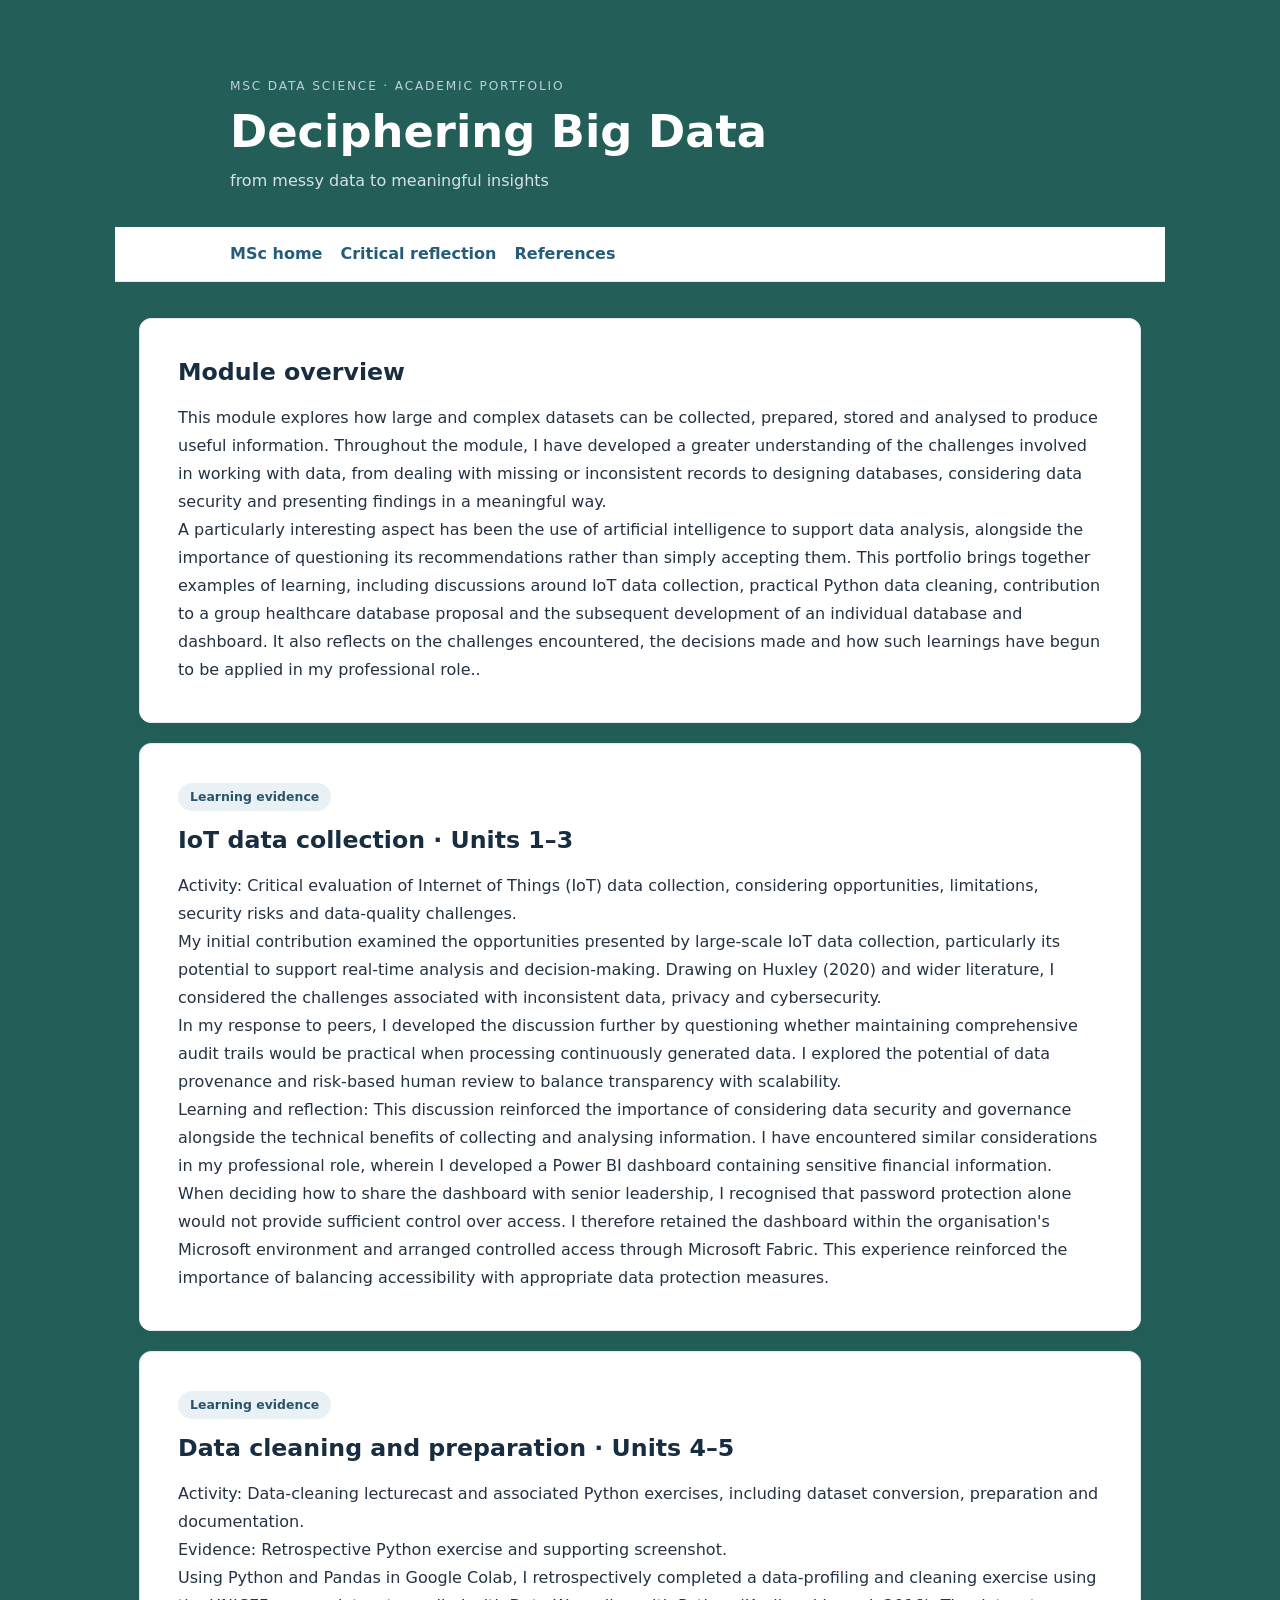
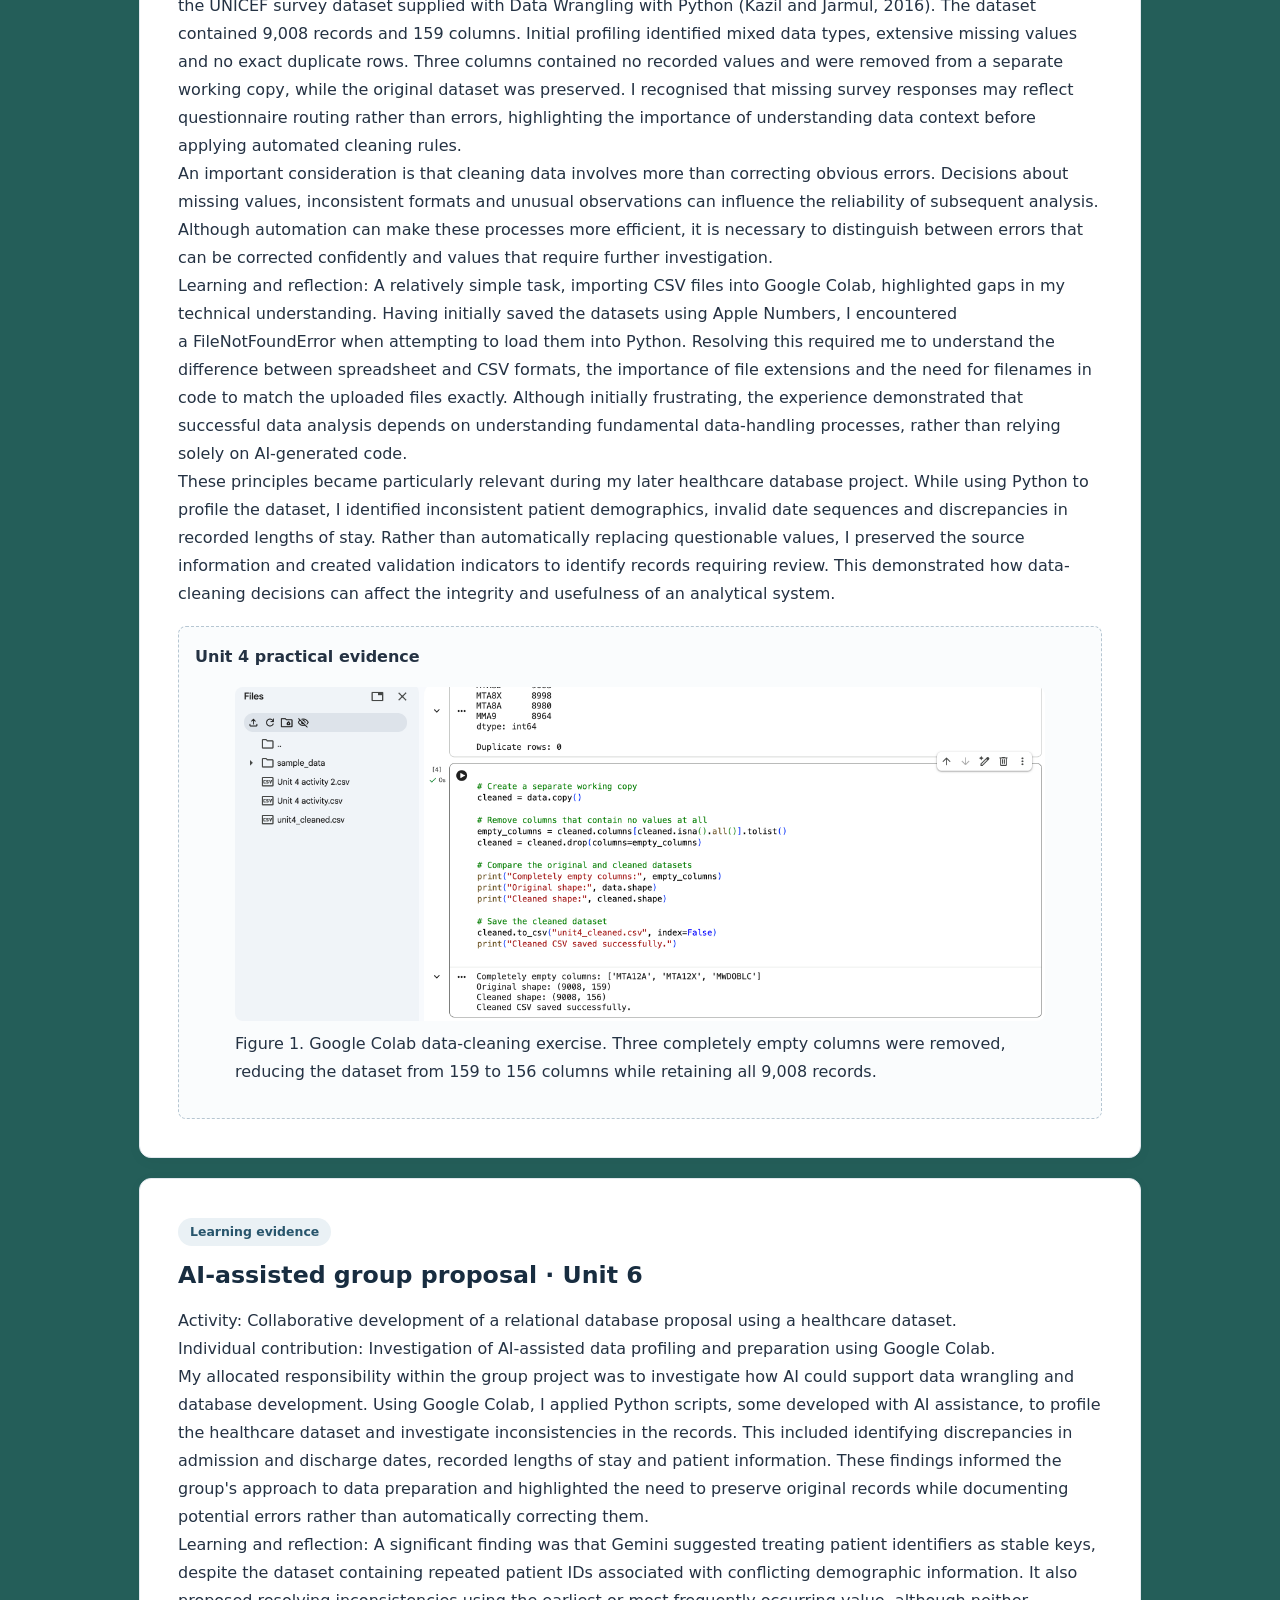
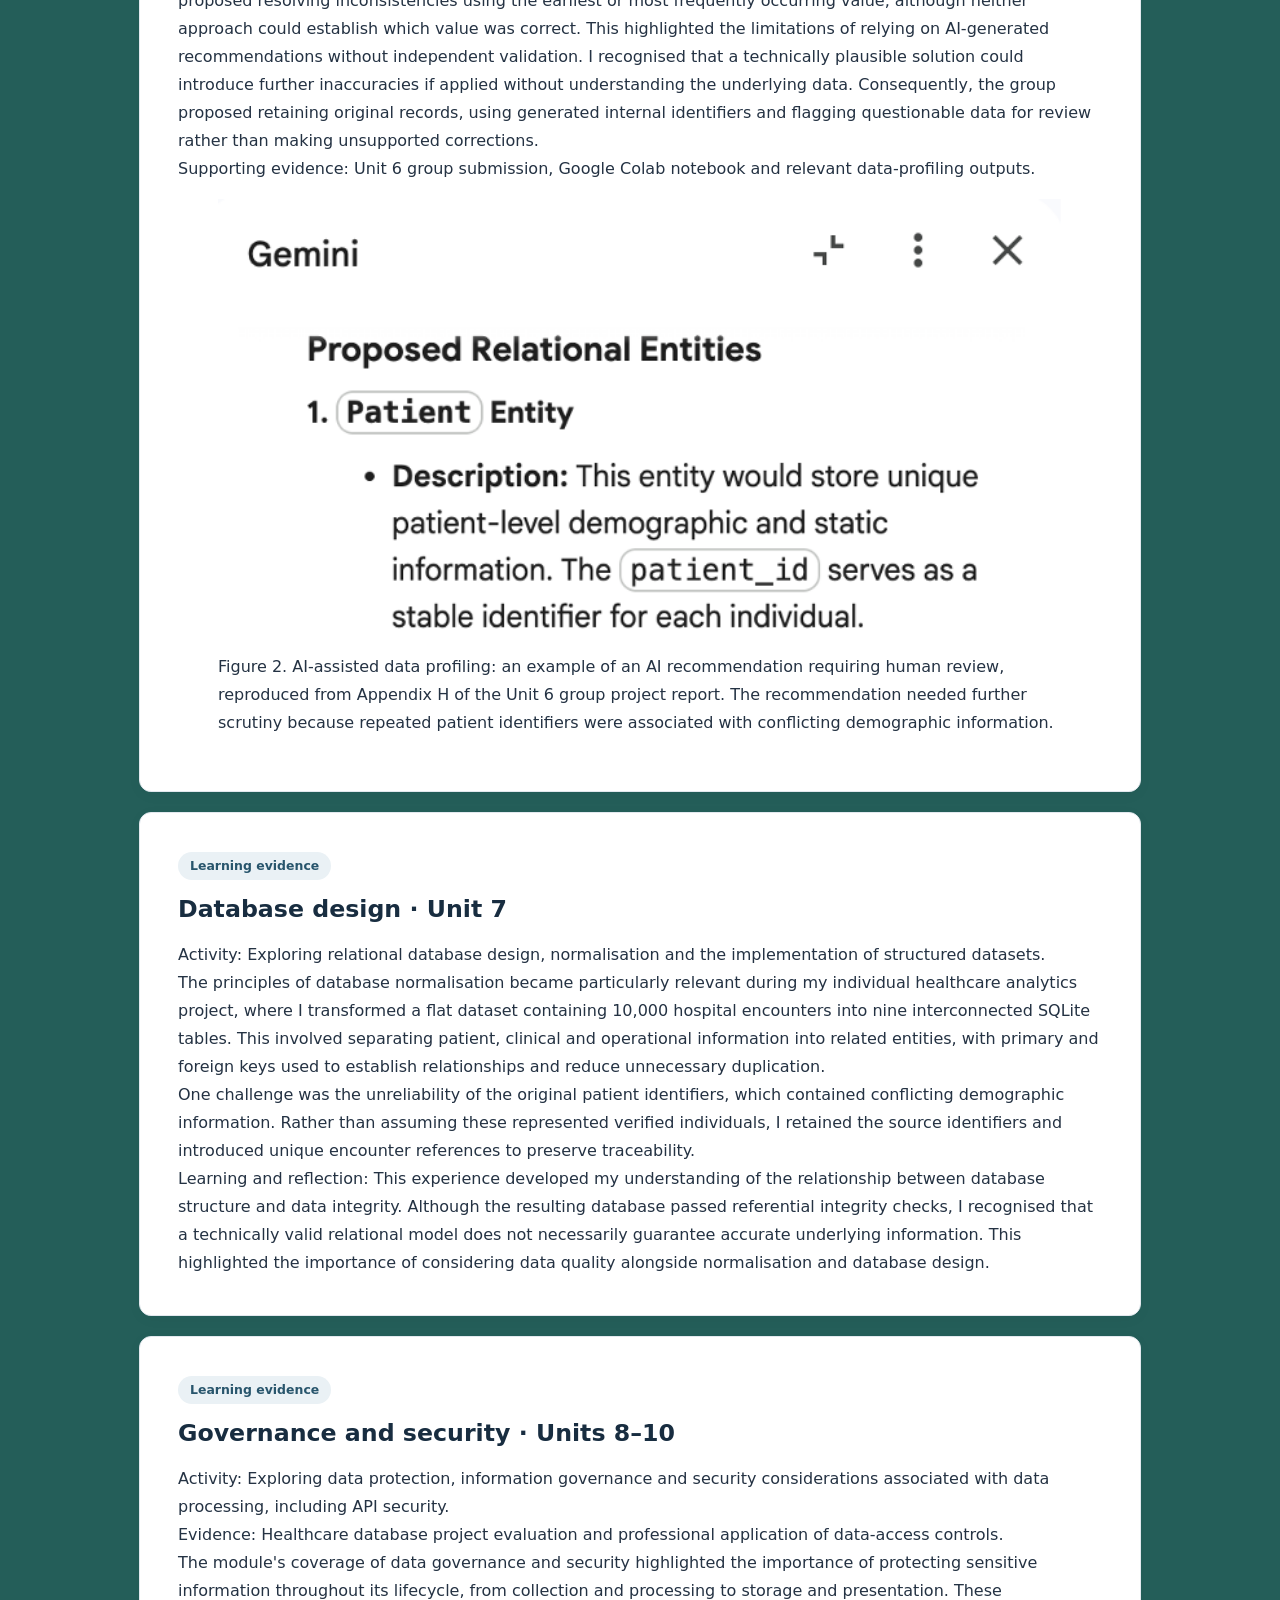
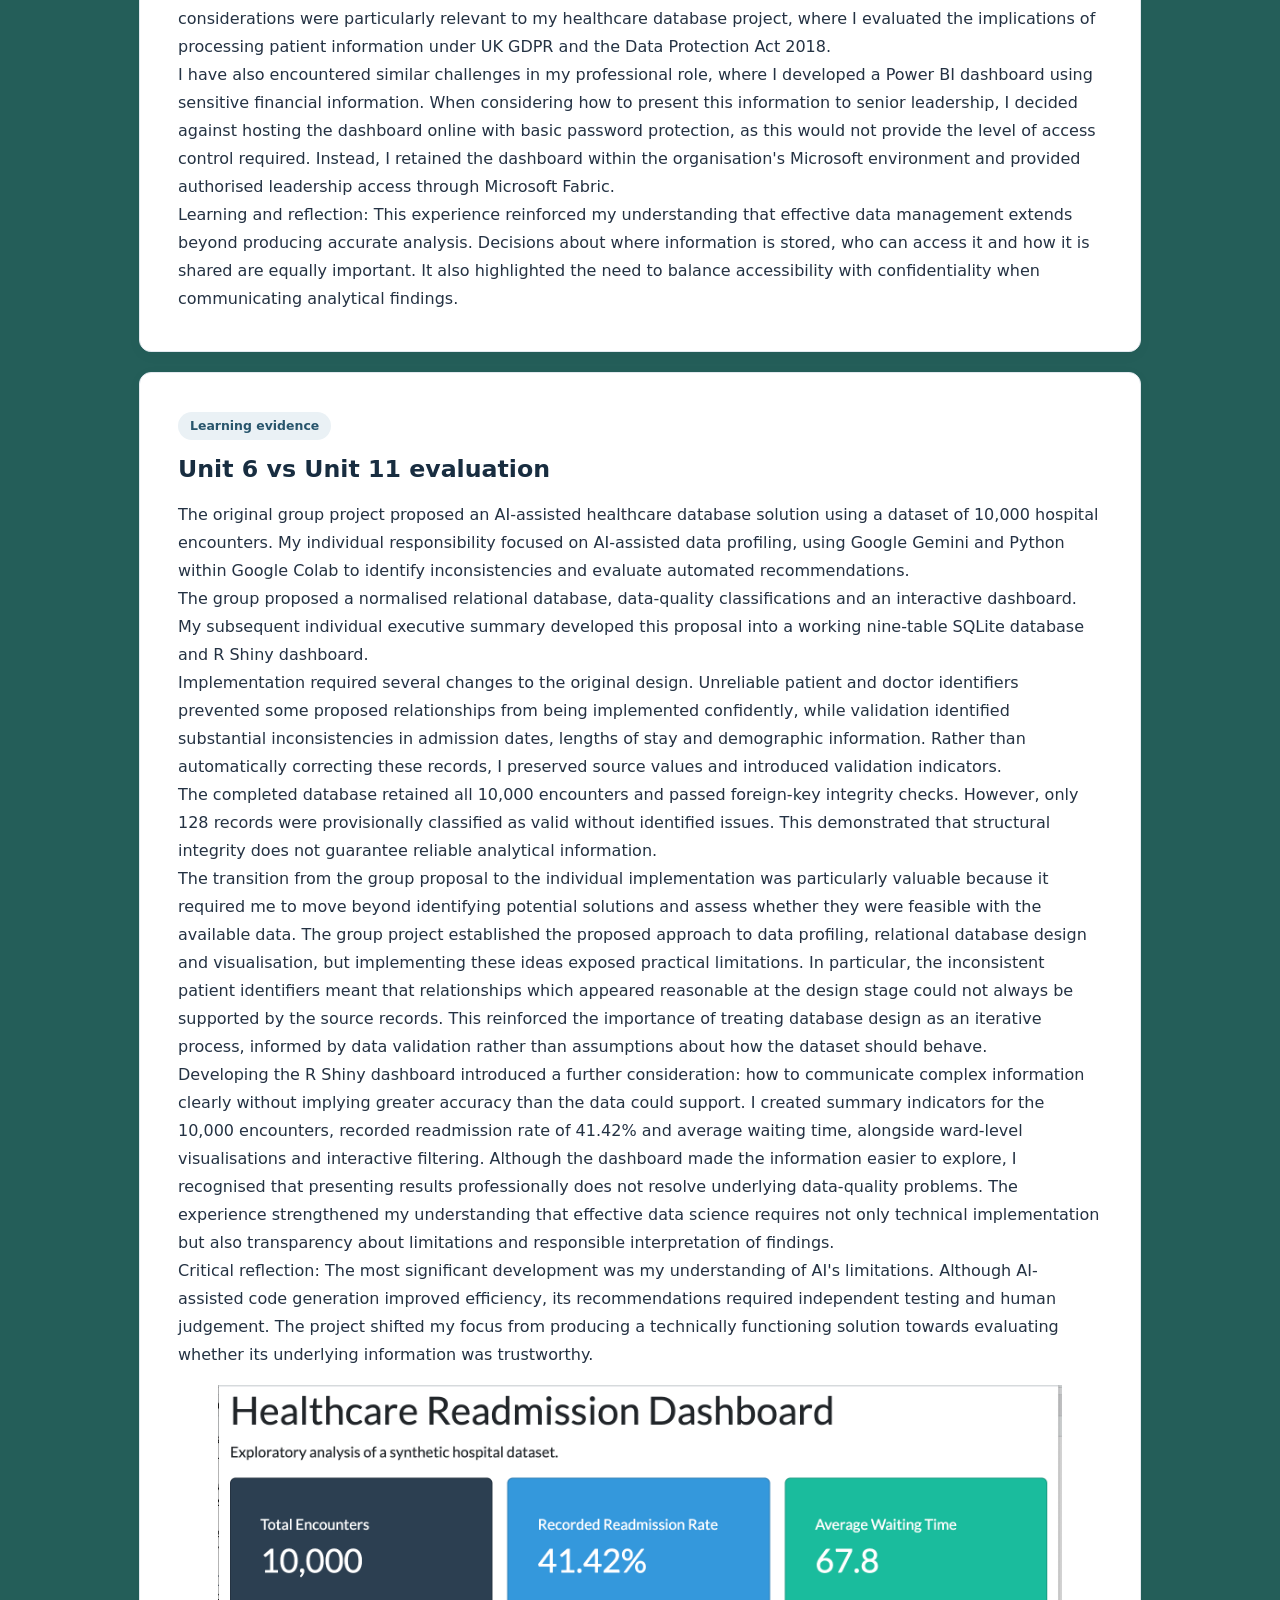
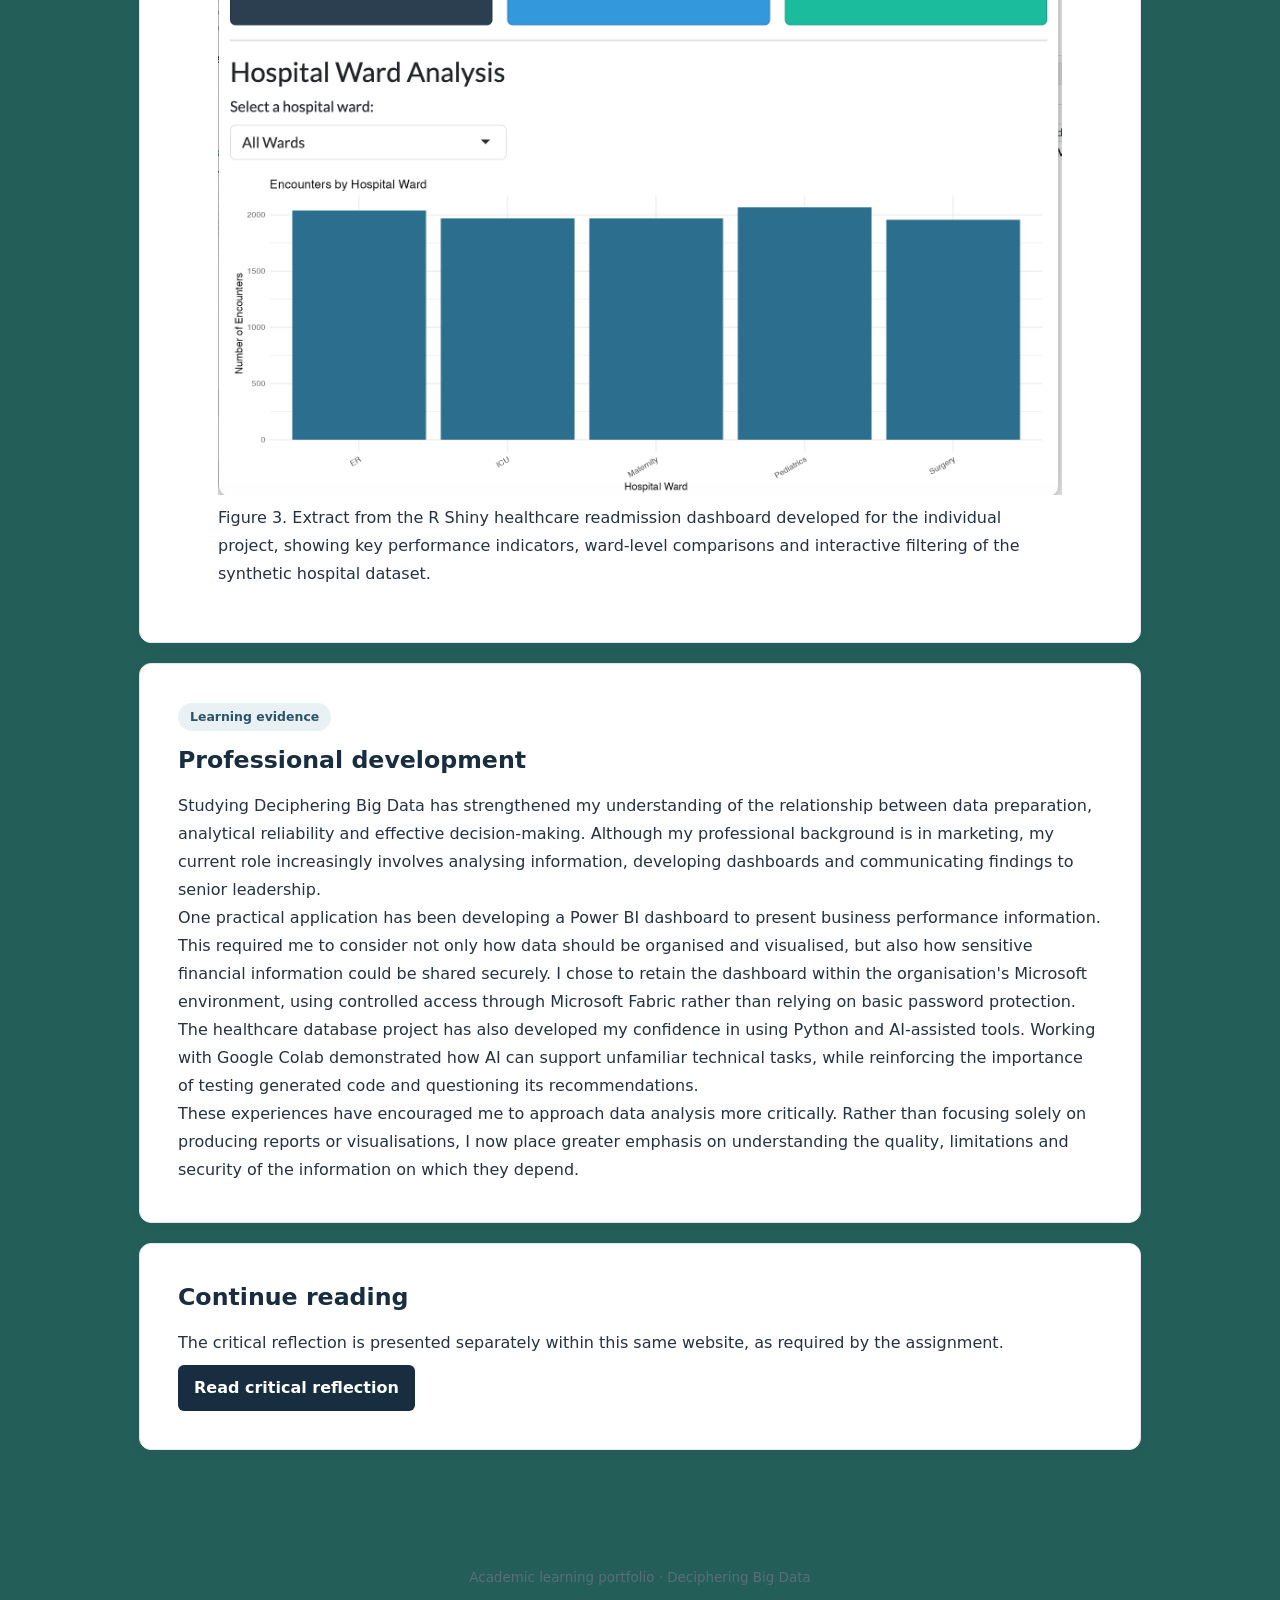
==== deciphering-big-data/index.html @ bb6c97ce "Removed evidence box" ====
<!doctype html><html lang="en"><head><meta charset="utf-8"><meta name="viewport" content="width=device-width,initial-scale=1"><title>Deciphering Big Data | MSc Data Science</title><link rel="stylesheet" href="../styles.css"></head></head><body class="big-data"><header><header><div class="eyebrow">MSc Data Science · Academic Portfolio</div><h1>Deciphering Big Data</h1><p>from messy data to meaningful insights</p></header><nav><a href="../">MSc home</a><a href="reflection.html">Critical reflection</a><a href="references.html">References</a></nav><main><article><h2>Module overview</h2><p>This module explores how large and complex datasets can be collected, prepared, stored and analysed to produce useful information. Throughout the module, I have developed a greater understanding of the challenges involved in working with data, from dealing with missing or inconsistent records to designing databases, considering data security and presenting findings in a meaningful way.</p><p>A particularly interesting aspect has been the use of artificial intelligence to support data analysis, alongside the importance of questioning its recommendations rather than simply accepting them. This portfolio brings together examples of learning, including discussions around IoT data collection, practical Python data cleaning, contribution to a group healthcare database proposal and the subsequent development of an individual database and dashboard. It also reflects on the challenges encountered, the decisions made and how such learnings have begun to be applied in my professional role..</p></article><article id="iot"><span class="tag">Learning evidence</span><h2>IoT data collection · Units 1–3</h2><p>Activity: Critical evaluation of Internet of Things (IoT) data collection, considering opportunities, limitations, security risks and data-quality challenges.</p><p>My initial contribution examined the opportunities presented by large-scale IoT data collection, particularly its potential to support real-time analysis and decision-making. Drawing on Huxley (2020) and wider literature, I considered the challenges associated with inconsistent data, privacy and cybersecurity.</p><p>In my response to peers, I developed the discussion further by questioning whether maintaining comprehensive audit trails would be practical when processing continuously generated data. I explored the potential of data provenance and risk-based human review to balance transparency with scalability.</p><p>Learning and reflection: This discussion reinforced the importance of considering data security and governance alongside the technical benefits of collecting and analysing information. I have encountered similar considerations in my professional role, wherein I developed a Power BI dashboard containing sensitive financial information. When deciding how to share the dashboard with senior leadership, I recognised that password protection alone would not provide sufficient control over access. I therefore retained the dashboard within the organisation&#x27;s Microsoft environment and arranged controlled access through Microsoft Fabric. This experience reinforced the importance of balancing accessibility with appropriate data protection measures.</p></article><article id="cleaning"><span class="tag">Learning evidence</span><h2>Data cleaning and preparation · Units 4–5</h2><p>Activity: Data-cleaning lecturecast and associated Python exercises, including dataset conversion, preparation and documentation.</p><p>Evidence: Retrospective Python exercise and supporting screenshot.</p><p>Using Python and Pandas in Google Colab, I retrospectively completed a data-profiling and cleaning exercise using the UNICEF survey dataset supplied with Data Wrangling with Python (Kazil and Jarmul, 2016). The dataset contained 9,008 records and 159 columns. Initial profiling identified mixed data types, extensive missing values and no exact duplicate rows. Three columns contained no recorded values and were removed from a separate working copy, while the original dataset was preserved. I recognised that missing survey responses may reflect questionnaire routing rather than errors, highlighting the importance of understanding data context before applying automated cleaning rules.</p><p>An important consideration is that cleaning data involves more than correcting obvious errors. Decisions about missing values, inconsistent formats and unusual observations can influence the reliability of subsequent analysis. Although automation can make these processes more efficient, it is necessary to distinguish between errors that can be corrected confidently and values that require further investigation.</p><p>Learning and reflection: A relatively simple task, importing CSV files into Google Colab, highlighted gaps in my technical understanding. Having initially saved the datasets using Apple Numbers, I encountered a FileNotFoundError when attempting to load them into Python. Resolving this required me to understand the difference between spreadsheet and CSV formats, the importance of file extensions and the need for filenames in code to match the uploaded files exactly. Although initially frustrating, the experience demonstrated that successful data analysis depends on understanding fundamental data-handling processes, rather than relying solely on AI-generated code.</p><p>These principles became particularly relevant during my later healthcare database project. While using Python to profile the dataset, I identified inconsistent patient demographics, invalid date sequences and discrepancies in recorded lengths of stay. Rather than automatically replacing questionable values, I preserved the source information and created validation indicators to identify records requiring review. This demonstrated how data-cleaning decisions can affect the integrity and usefulness of an analytical system.
</p><div class="evidence">
  <strong>Unit 4 practical evidence</strong>
  <figure>
    <img src="../Screenshot%202026-10-18%20at%2012.49.22.png"
         alt="Google Colab data-cleaning results"
         style="width:100%;height:auto;border-radius:8px;">
    <figcaption>
      Figure 1. Google Colab data-cleaning exercise.
      Three completely empty columns were removed,
      reducing the dataset from 159 to 156 columns
      while retaining all 9,008 records.
    </figcaption>
  </figure></div></article><article id="ai"><span class="tag">Learning evidence</span><h2>AI-assisted group proposal · Unit 6</h2><p>Activity: Collaborative development of a relational database proposal using a healthcare dataset.</p><p>Individual contribution: Investigation of AI-assisted data profiling and preparation using Google Colab.</p><p>My allocated responsibility within the group project was to investigate how AI could support data wrangling and database development. Using Google Colab, I applied Python scripts, some developed with AI assistance, to profile the healthcare dataset and investigate inconsistencies in the records. This included identifying discrepancies in admission and discharge dates, recorded lengths of stay and patient information. These findings informed the group's approach to data preparation and highlighted the need to preserve original records while documenting potential errors rather than automatically correcting them.</p><p>Learning and reflection: A significant finding was that Gemini suggested treating patient identifiers as stable keys, despite the dataset containing repeated patient IDs associated with conflicting demographic information. It also proposed resolving inconsistencies using the earliest or most frequently occurring value, although neither approach could establish which value was correct. This highlighted the limitations of relying on AI-generated recommendations without independent validation. I recognised that a technically plausible solution could introduce further inaccuracies if applied without understanding the underlying data. Consequently, the group proposed retaining original records, using generated internal identifiers and flagging questionable data for review rather than making unsupported corrections.</p><p class="muted">Supporting evidence: Unit 6 group submission, Google Colab notebook and relevant data-profiling outputs.</p><figure>
  <img src="../Appendix%20H.png"
       alt="Appendix H showing an AI recommendation about patient identifiers that required human review"
       style="width:100%;height:auto;">
  <figcaption>
    Figure 2. AI-assisted data profiling: an example of an AI recommendation
    requiring human review, reproduced from Appendix H of the Unit 6
    group project report. The recommendation needed further scrutiny because
    repeated patient identifiers were associated with conflicting demographic information.
  </figcaption>
</figure></article><article id="database"><span class="tag">Learning evidence</span><h2>Database design · Unit 7</h2><p>Activity: Exploring relational database design, normalisation and the implementation of structured datasets.</p><p>The principles of database normalisation became particularly relevant during my individual healthcare analytics project, where I transformed a flat dataset containing 10,000 hospital encounters into nine interconnected SQLite tables. This involved separating patient, clinical and operational information into related entities, with primary and foreign keys used to establish relationships and reduce unnecessary duplication.</p><p>One challenge was the unreliability of the original patient identifiers, which contained conflicting demographic information. Rather than assuming these represented verified individuals, I retained the source identifiers and introduced unique encounter references to preserve traceability.</p><p>Learning and reflection: This experience developed my understanding of the relationship between database structure and data integrity. Although the resulting database passed referential integrity checks, I recognised that a technically valid relational model does not necessarily guarantee accurate underlying information. This highlighted the importance of considering data quality alongside normalisation and database design.</p></article><article id="governance"><span class="tag">Learning evidence</span><h2>Governance and security · Units 8–10</h2><p>Activity: Exploring data protection, information governance and security considerations associated with data processing, including API security.</p><p>Evidence: Healthcare database project evaluation and professional application of data-access controls.</p><p>The module&#x27;s coverage of data governance and security highlighted the importance of protecting sensitive information throughout its lifecycle, from collection and processing to storage and presentation. These considerations were particularly relevant to my healthcare database project, where I evaluated the implications of processing patient information under UK GDPR and the Data Protection Act 2018.</p><p>I have also encountered similar challenges in my professional role, where I developed a Power BI dashboard using sensitive financial information. When considering how to present this information to senior leadership, I decided against hosting the dashboard online with basic password protection, as this would not provide the level of access control required. Instead, I retained the dashboard within the organisation&#x27;s Microsoft environment and provided authorised leadership access through Microsoft Fabric.</p><p>Learning and reflection: This experience reinforced my understanding that effective data management extends beyond producing accurate analysis. Decisions about where information is stored, who can access it and how it is shared are equally important. It also highlighted the need to balance accessibility with confidentiality when communicating analytical findings.</p></article><article id="evaluation"><span class="tag">Learning evidence</span><h2>Unit 6 vs Unit 11 evaluation</h2><p>The original group project proposed an AI-assisted healthcare database solution using a dataset of 10,000 hospital encounters. My individual responsibility focused on AI-assisted data profiling, using Google Gemini and Python within Google Colab to identify inconsistencies and evaluate automated recommendations.</p><p>The group proposed a normalised relational database, data-quality classifications and an interactive dashboard. My subsequent individual executive summary developed this proposal into a working nine-table SQLite database and R Shiny dashboard.</p><p>Implementation required several changes to the original design. Unreliable patient and doctor identifiers prevented some proposed relationships from being implemented confidently, while validation identified substantial inconsistencies in admission dates, lengths of stay and demographic information. Rather than automatically correcting these records, I preserved source values and introduced validation indicators.</p><p>The completed database retained all 10,000 encounters and passed foreign-key integrity checks. However, only 128 records were provisionally classified as valid without identified issues. This demonstrated that structural integrity does not guarantee reliable analytical information.</p><p>The transition from the group proposal to the individual implementation was particularly valuable because it required me to move beyond identifying potential solutions and assess whether they were feasible with the available data. The group project established the proposed approach to data profiling, relational database design and visualisation, but implementing these ideas exposed practical limitations. In particular, the inconsistent patient identifiers meant that relationships which appeared reasonable at the design stage could not always be supported by the source records. This reinforced the importance of treating database design as an iterative process, informed by data validation rather than assumptions about how the dataset should behave.</p><p>Developing the R Shiny dashboard introduced a further consideration: how to communicate complex information clearly without implying greater accuracy than the data could support. I created summary indicators for the 10,000 encounters, recorded readmission rate of 41.42% and average waiting time, alongside ward-level visualisations and interactive filtering. Although the dashboard made the information easier to explore, I recognised that presenting results professionally does not resolve underlying data-quality problems. The experience strengthened my understanding that effective data science requires not only technical implementation but also transparency about limitations and responsible interpretation of findings.</p><p>Critical reflection: The most significant development was my understanding of AI&#x27;s limitations. Although AI-assisted code generation improved efficiency, its recommendations required independent testing and human judgement. The project shifted my focus from producing a technically functioning solution towards evaluating whether its underlying information was trustworthy.</p><figure>
  <img src="../Screenshot%202026-10-10%20at%2013.48.07.png"
       alt="R Shiny healthcare readmission dashboard showing summary indicators and hospital ward analysis"
       style="width:100%;height:auto;">

  <figcaption>
    Figure 3. Extract from the R Shiny healthcare readmission dashboard
    developed for the individual project, showing key performance indicators,
    ward-level comparisons and interactive filtering of the synthetic hospital dataset.
  </figcaption>
</figure></article><article id="development"><span class="tag">Learning evidence</span><h2>Professional development</h2><p>Studying Deciphering Big Data has strengthened my understanding of the relationship between data preparation, analytical reliability and effective decision-making. Although my professional background is in marketing, my current role increasingly involves analysing information, developing dashboards and communicating findings to senior leadership.</p><p>One practical application has been developing a Power BI dashboard to present business performance information. This required me to consider not only how data should be organised and visualised, but also how sensitive financial information could be shared securely. I chose to retain the dashboard within the organisation&#x27;s Microsoft environment, using controlled access through Microsoft Fabric rather than relying on basic password protection.</p><p>The healthcare database project has also developed my confidence in using Python and AI-assisted tools. Working with Google Colab demonstrated how AI can support unfamiliar technical tasks, while reinforcing the importance of testing generated code and questioning its recommendations.</p><p>These experiences have encouraged me to approach data analysis more critically. Rather than focusing solely on producing reports or visualisations, I now place greater emphasis on understanding the quality, limitations and security of the information on which they depend.</p></article><article><h2>Continue reading</h2><p>The critical reflection is presented separately within this same website, as required by the assignment.</p><a class="button" href="reflection.html">Read critical reflection</a></article></main><footer>Academic learning portfolio · Deciphering Big Data</footer></body></html>
---- styles.css ----
:root{color-scheme:light;--navy:#182d40;--blue:#255c79;--ink:#243243;--muted:#5c6c7b;--line:#e2e8ee;--bg:#f4f6f8}*{box-sizing:border-box}body{margin:0;background:var(--bg);color:var(--ink);font:16px/1.75 system-ui,-apple-system,Segoe UI,sans-serif}header{background:var(--navy);color:white;padding:38px max(24px,calc((100vw - 1050px)/2)) 32px}header .eyebrow{letter-spacing:.15em;text-transform:uppercase;font-size:.76rem;color:#b8d0e0}header h1{font-size:clamp(1.8rem,4vw,2.8rem);line-height:1.2;margin:.5rem 0}header p{color:#d6e1e9;margin:0}nav{display:flex;gap:18px;flex-wrap:wrap;background:#fff;border-bottom:1px solid var(--line);padding:13px max(24px,calc((100vw - 1050px)/2))}nav a{color:var(--blue);text-decoration:none;font-weight:650}nav a:hover{text-decoration:underline}main{max-width:1050px;margin:36px auto;padding:0 24px 60px}article,.panel{background:#fff;border:1px solid var(--line);border-radius:12px;padding:clamp(20px,4vw,38px);margin-bottom:20px;box-shadow:0 3px 16px #15253608}h2{font-size:1.48rem;line-height:1.35;color:var(--navy);margin:0 0 15px}h3{color:var(--navy);font-size:1.1rem;margin:25px 0 10px}p{margin:0 0 16px}p:last-child{margin-bottom:0}a{color:var(--blue)}.muted{color:var(--muted)}.tag{display:inline-block;background:#eaf1f5;color:#28556c;border-radius:100px;padding:3px 12px;font-size:.78rem;font-weight:700;margin-bottom:14px}.note{background:#f5f8fb;border-left:3px solid #91a9ba;padding:14px 18px;margin:20px 0;border-radius:4px;color:#42586a}.evidence{border:1px dashed #b6c6d2;background:#fafcfd;padding:16px;border-radius:8px;margin-top:18px}.evidence strong{display:block;margin-bottom:5px}.cards{display:grid;grid-template-columns:repeat(auto-fit,minmax(245px,1fr));gap:16px}.card{background:white;border:1px solid var(--line);border-radius:10px;padding:24px}.card h2{font-size:1.2rem}.button{display:inline-block;background:var(--navy);color:#fff;padding:9px 16px;border-radius:6px;text-decoration:none;font-weight:650;margin-top:8px}footer{text-align:center;color:var(--muted);font-size:.84rem;padding:0 24px 36px}.ref{overflow-wrap:anywhere}@media print{body{background:#fff}header{padding:20px}nav{display:none}article{break-inside:avoid;box-shadow:none}}
/* Individual portfolio colours */
body.homepage header {
  background: #392451;
}

body.big-data header {
  background: #245E59;
}
/* Keep portfolio content readable */
body.big-data {
  color: #243243;
}
/* Deciphering Big Data: restore page layout and contrast */
body.big-data {
  background: #f4f6f8 !important;
  color: #243243 !important;
}

body.big-data main article,
body.big-data main article p,
body.big-data main article li {
  color: #243243 !important;
}

body.big-data header {
  background: #245E59 !important;
  color: #ffffff !important;
}

body.big-data header p {
  color: #d6e1e9 !important;
}
body.big-data article,
body.big-data .panel,
body.big-data .card {
  color: #243243;
  background: #ffffff;
}

body.big-data header {
  background: #245E59;
  color: #ffffff;
}
/* Keep teal for the header only */
body.big-data {
  background: #f4f6f8 !important;
}

body.big-data header {
  background: #245E59 !important;
}
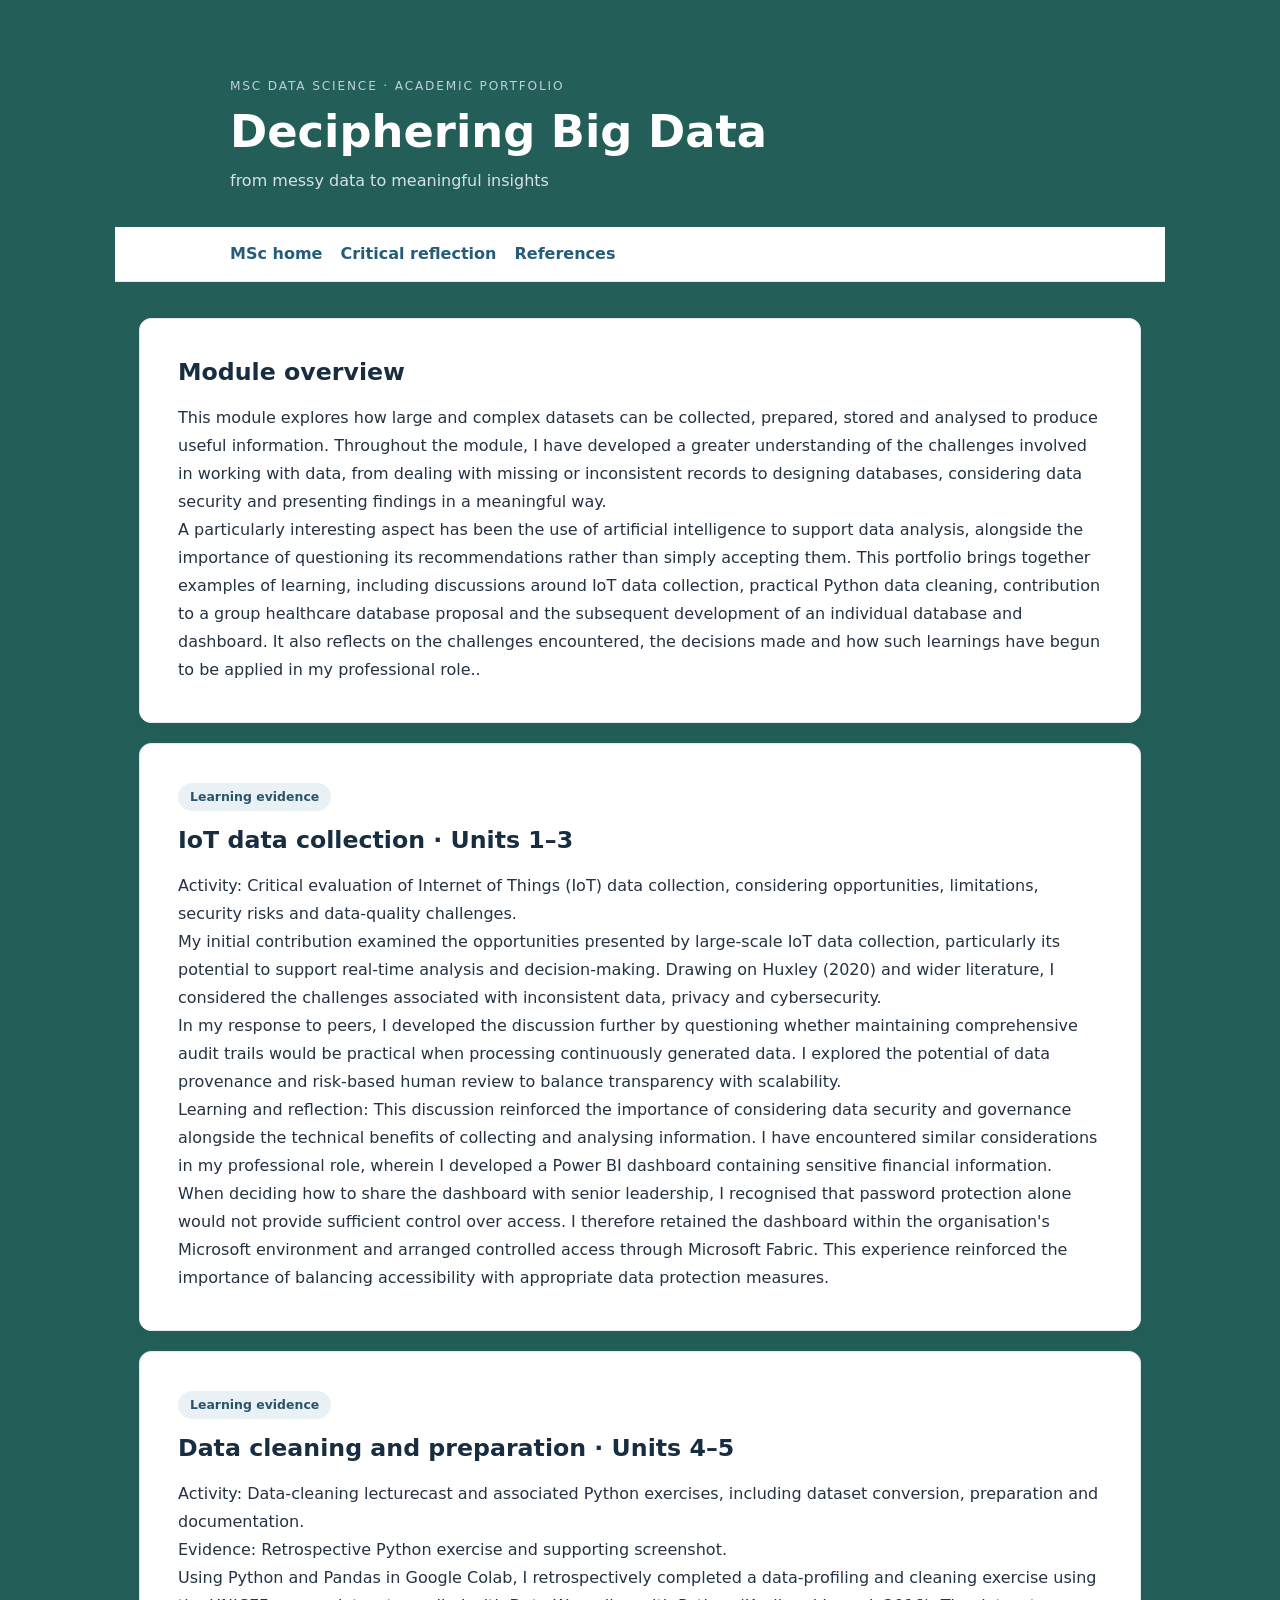
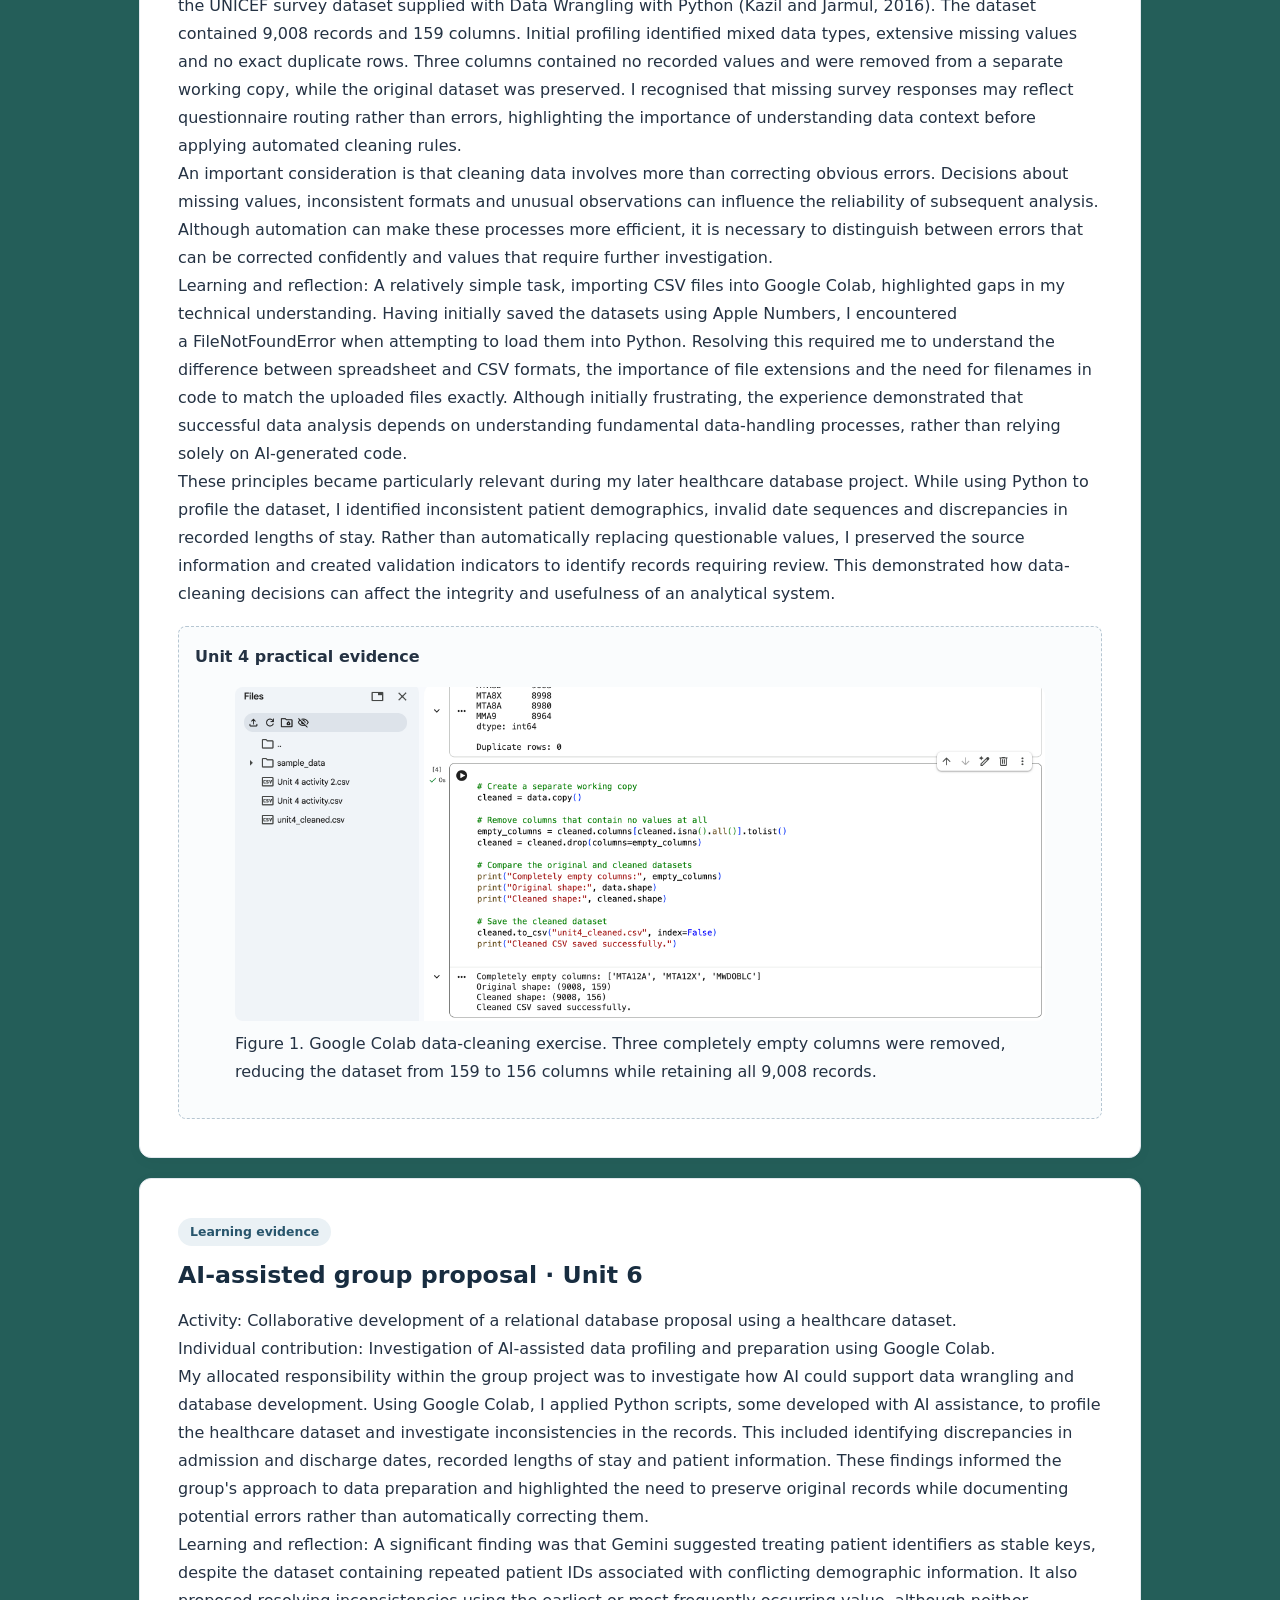
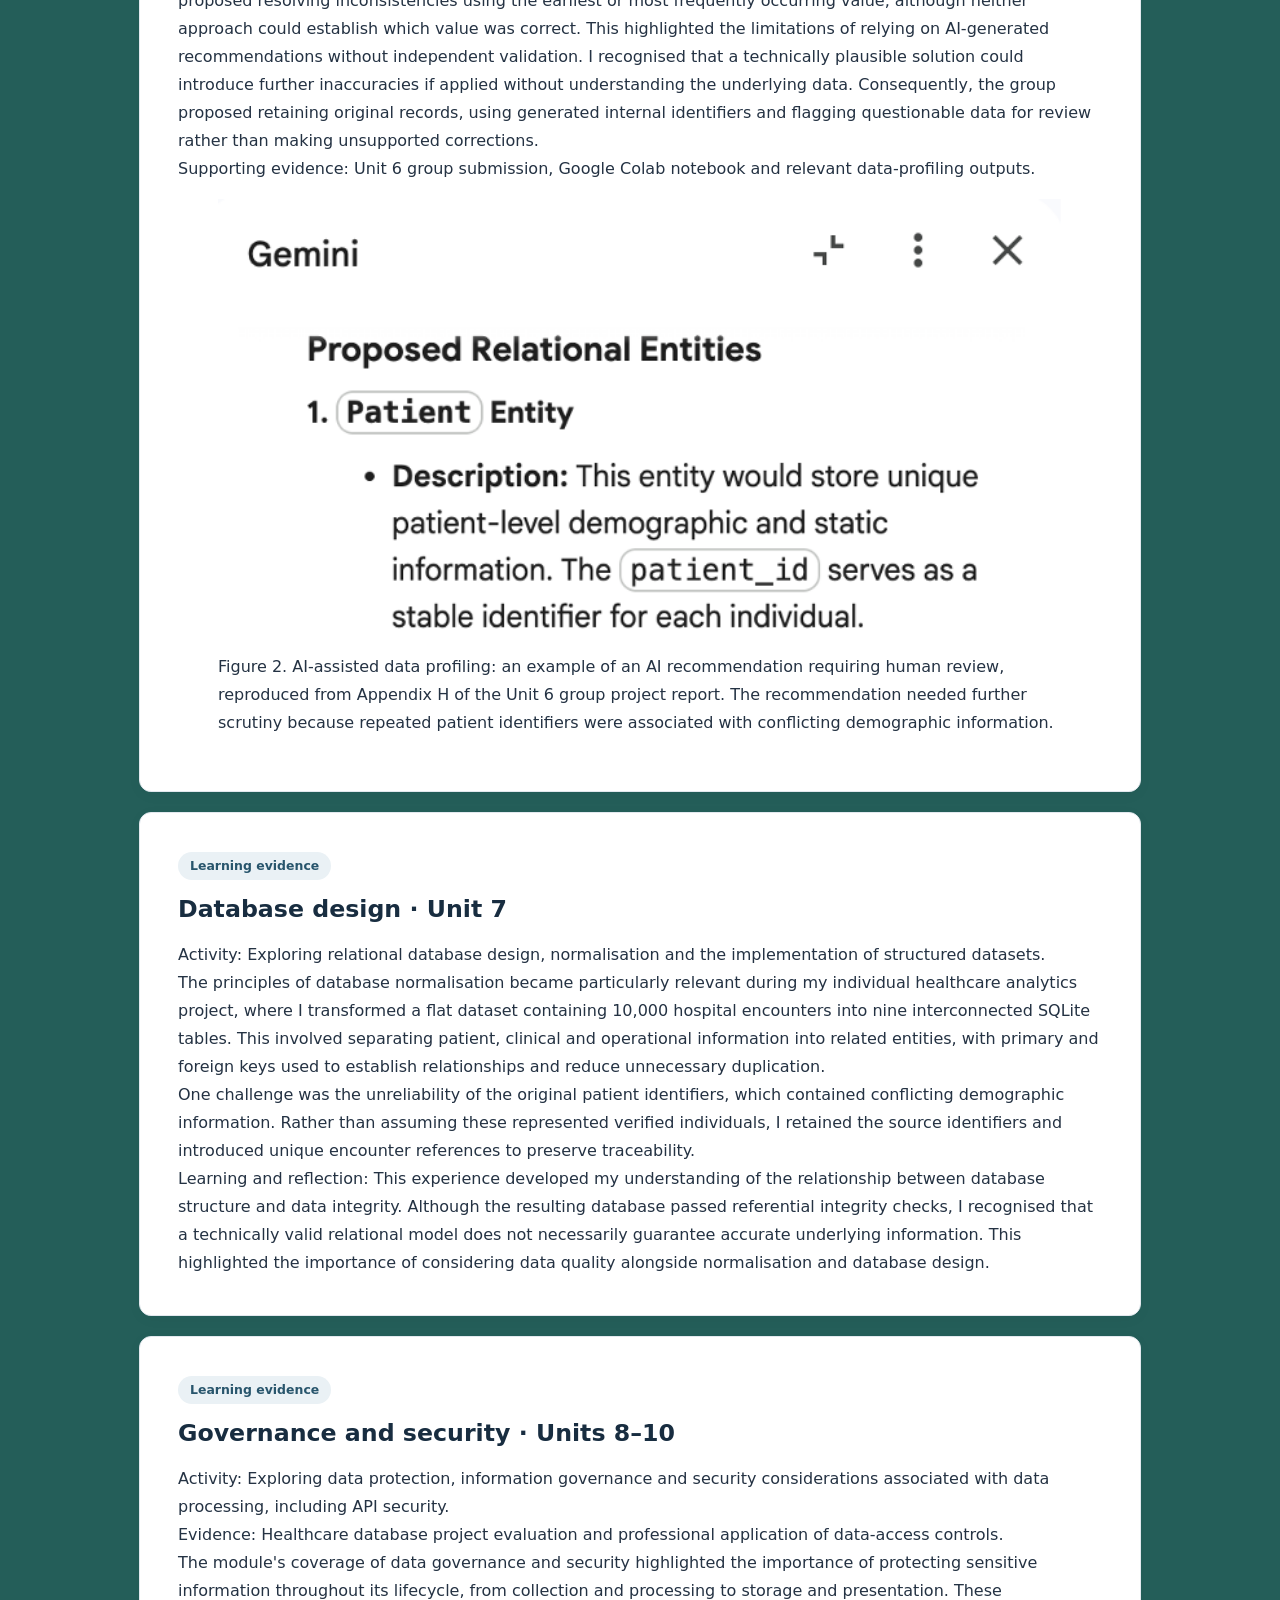
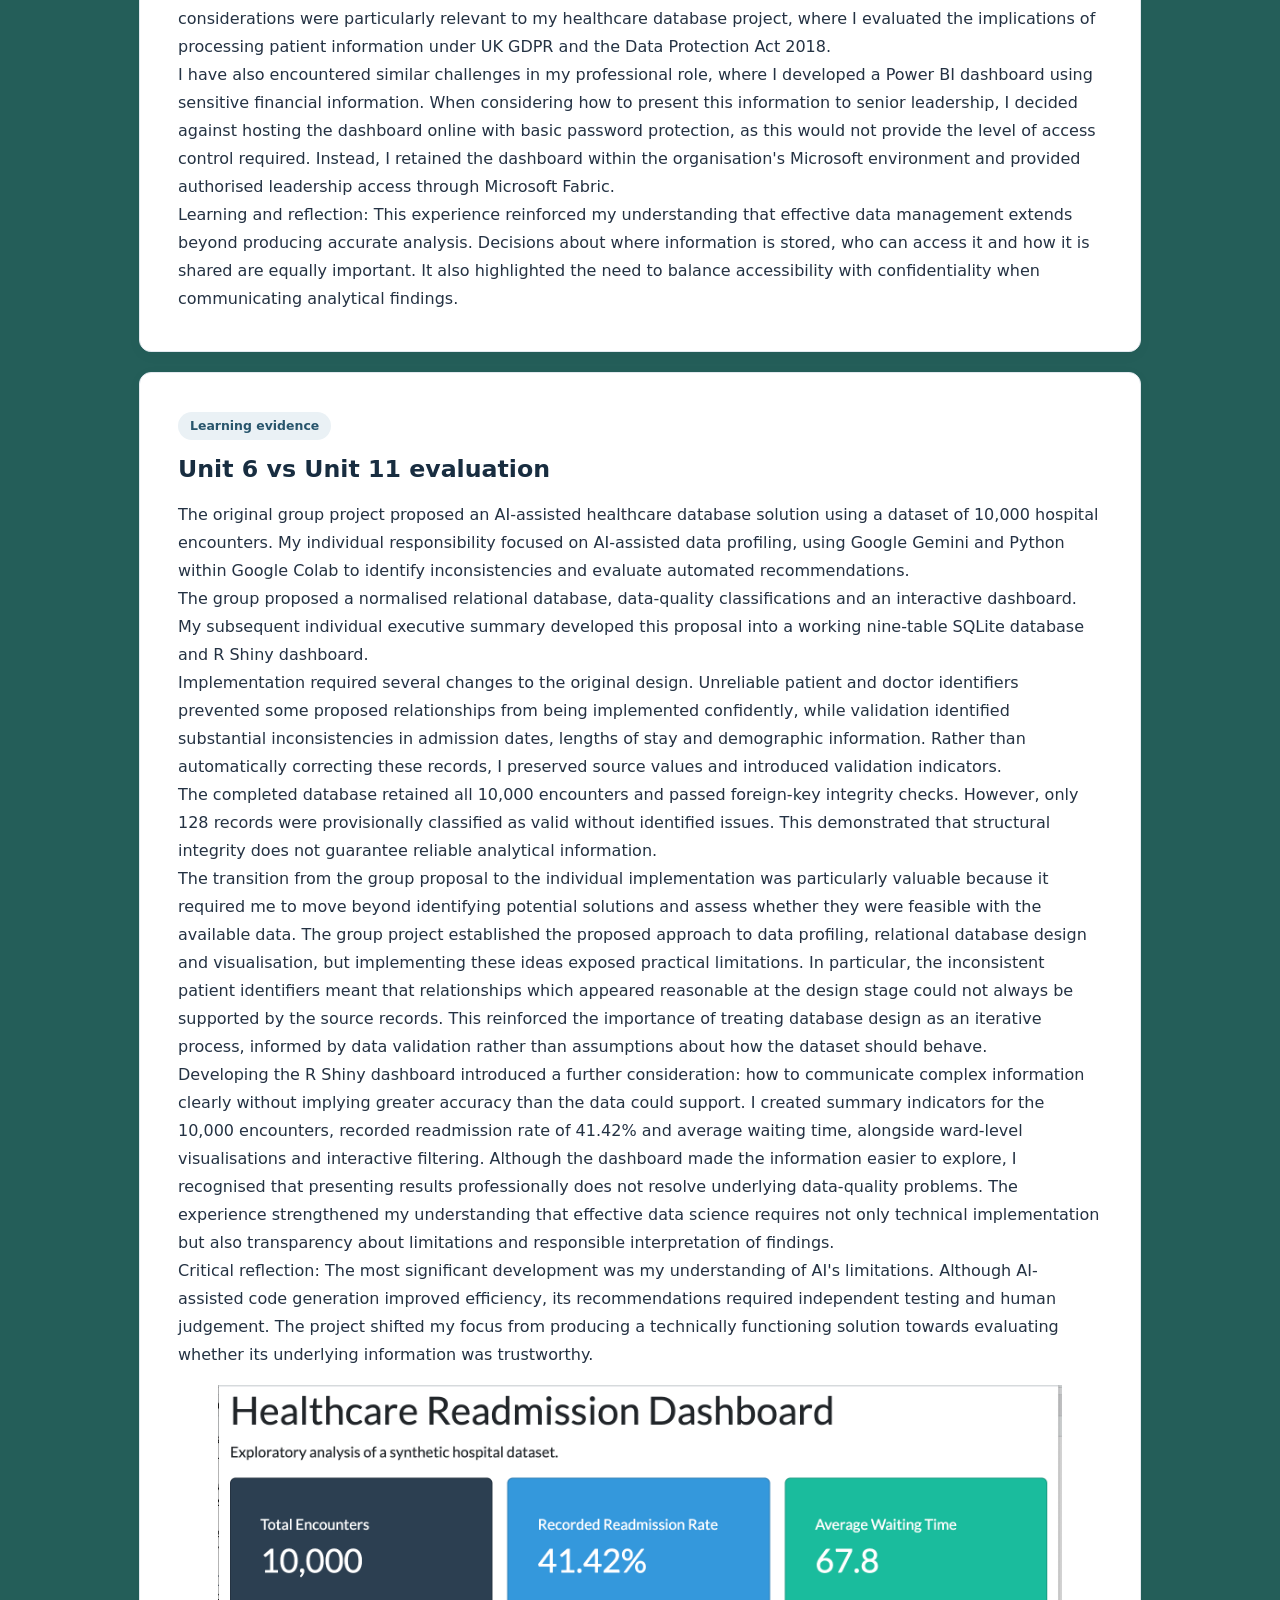
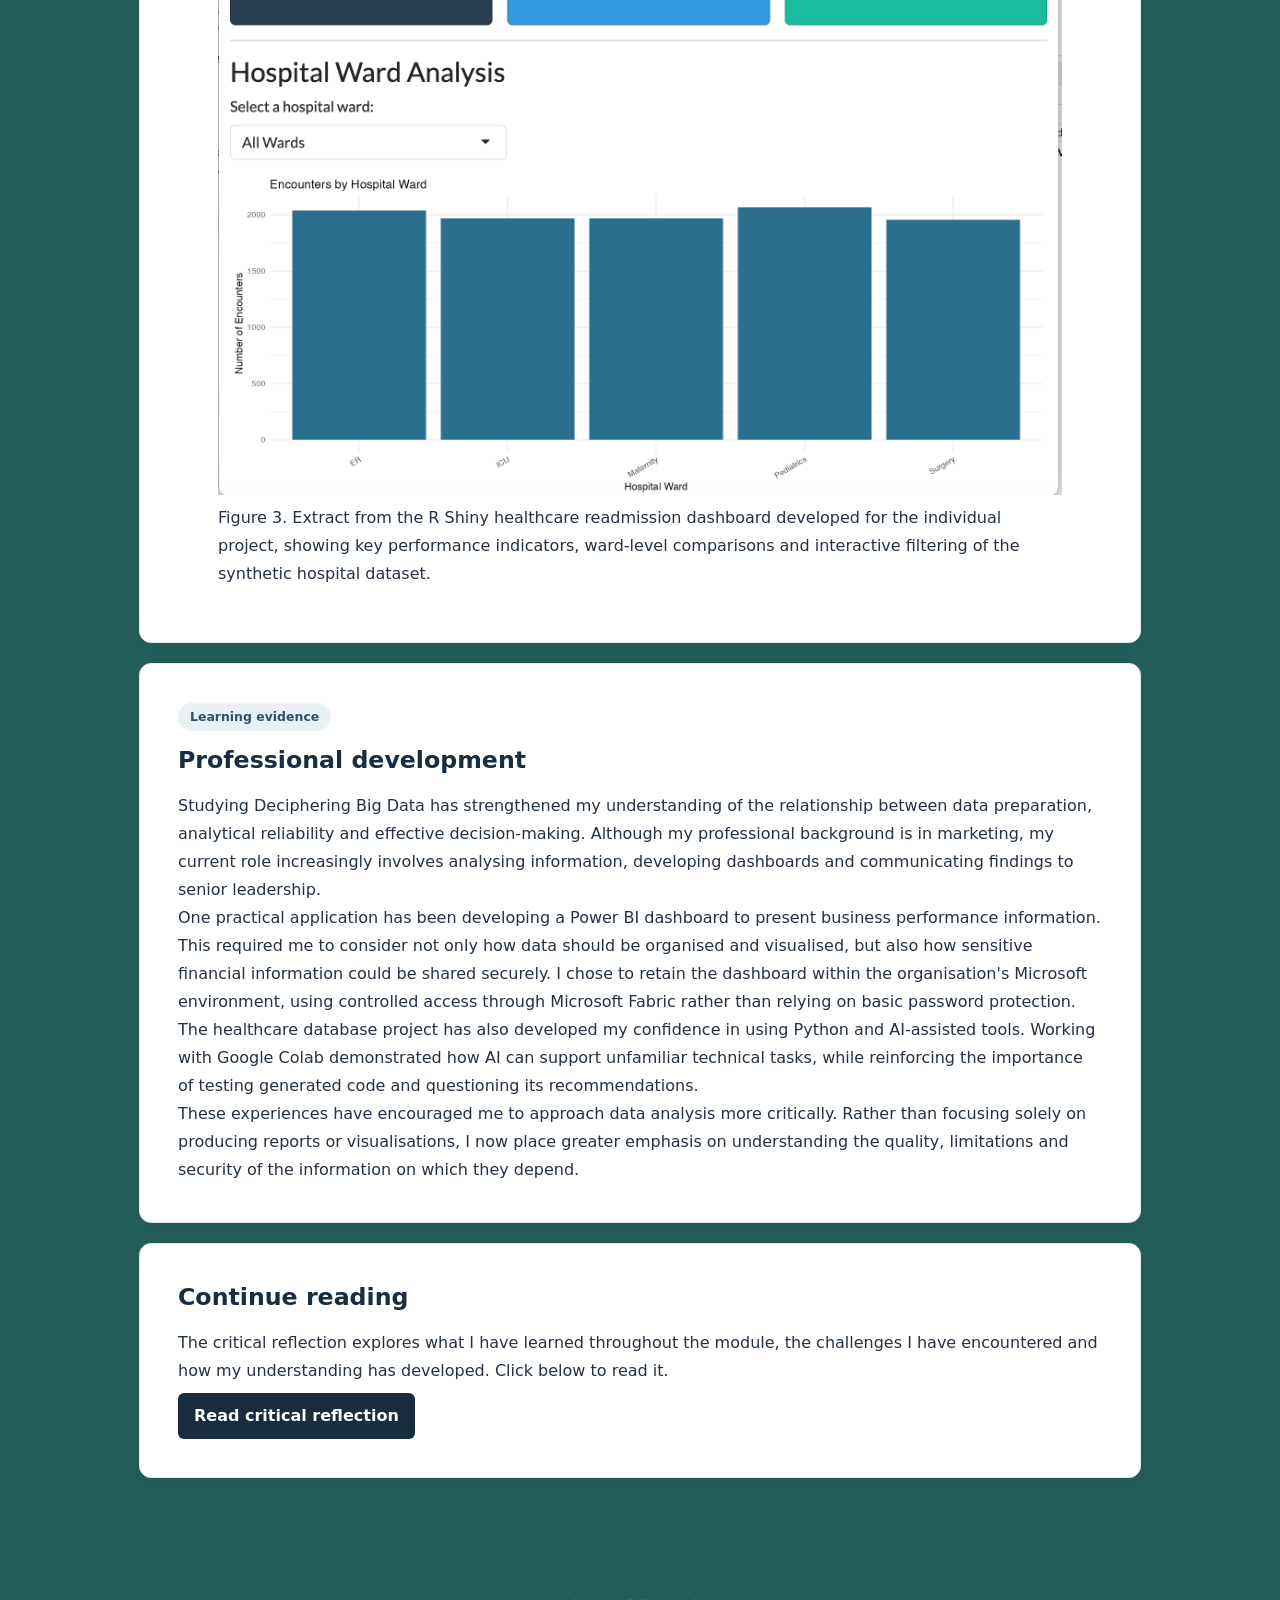
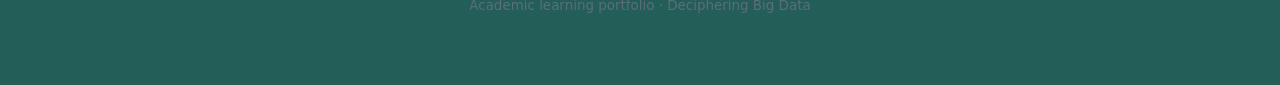
==== commit 7af350d8: "critical evaluation button text updated" ====
--- a/deciphering-big-data/index.html
+++ b/deciphering-big-data/index.html
@@ -31,4 +31,4 @@
     developed for the individual project, showing key performance indicators,
     ward-level comparisons and interactive filtering of the synthetic hospital dataset.
   </figcaption>
-</figure></article><article id="development"><span class="tag">Learning evidence</span><h2>Professional development</h2><p>Studying Deciphering Big Data has strengthened my understanding of the relationship between data preparation, analytical reliability and effective decision-making. Although my professional background is in marketing, my current role increasingly involves analysing information, developing dashboards and communicating findings to senior leadership.</p><p>One practical application has been developing a Power BI dashboard to present business performance information. This required me to consider not only how data should be organised and visualised, but also how sensitive financial information could be shared securely. I chose to retain the dashboard within the organisation&#x27;s Microsoft environment, using controlled access through Microsoft Fabric rather than relying on basic password protection.</p><p>The healthcare database project has also developed my confidence in using Python and AI-assisted tools. Working with Google Colab demonstrated how AI can support unfamiliar technical tasks, while reinforcing the importance of testing generated code and questioning its recommendations.</p><p>These experiences have encouraged me to approach data analysis more critically. Rather than focusing solely on producing reports or visualisations, I now place greater emphasis on understanding the quality, limitations and security of the information on which they depend.</p></article><article><h2>Continue reading</h2><p>The critical reflection is presented separately within this same website, as required by the assignment.</p><a class="button" href="reflection.html">Read critical reflection</a></article></main><footer>Academic learning portfolio · Deciphering Big Data</footer></body></html>
+</figure></article><article id="development"><span class="tag">Learning evidence</span><h2>Professional development</h2><p>Studying Deciphering Big Data has strengthened my understanding of the relationship between data preparation, analytical reliability and effective decision-making. Although my professional background is in marketing, my current role increasingly involves analysing information, developing dashboards and communicating findings to senior leadership.</p><p>One practical application has been developing a Power BI dashboard to present business performance information. This required me to consider not only how data should be organised and visualised, but also how sensitive financial information could be shared securely. I chose to retain the dashboard within the organisation&#x27;s Microsoft environment, using controlled access through Microsoft Fabric rather than relying on basic password protection.</p><p>The healthcare database project has also developed my confidence in using Python and AI-assisted tools. Working with Google Colab demonstrated how AI can support unfamiliar technical tasks, while reinforcing the importance of testing generated code and questioning its recommendations.</p><p>These experiences have encouraged me to approach data analysis more critically. Rather than focusing solely on producing reports or visualisations, I now place greater emphasis on understanding the quality, limitations and security of the information on which they depend.</p></article><article><h2>Continue reading</h2><p>The critical reflection explores what I have learned throughout the module, the challenges I have encountered and how my understanding has developed. Click below to read it.</p><a class="button" href="reflection.html">Read critical reflection</a></article></main><footer>Academic learning portfolio · Deciphering Big Data</footer></body></html>
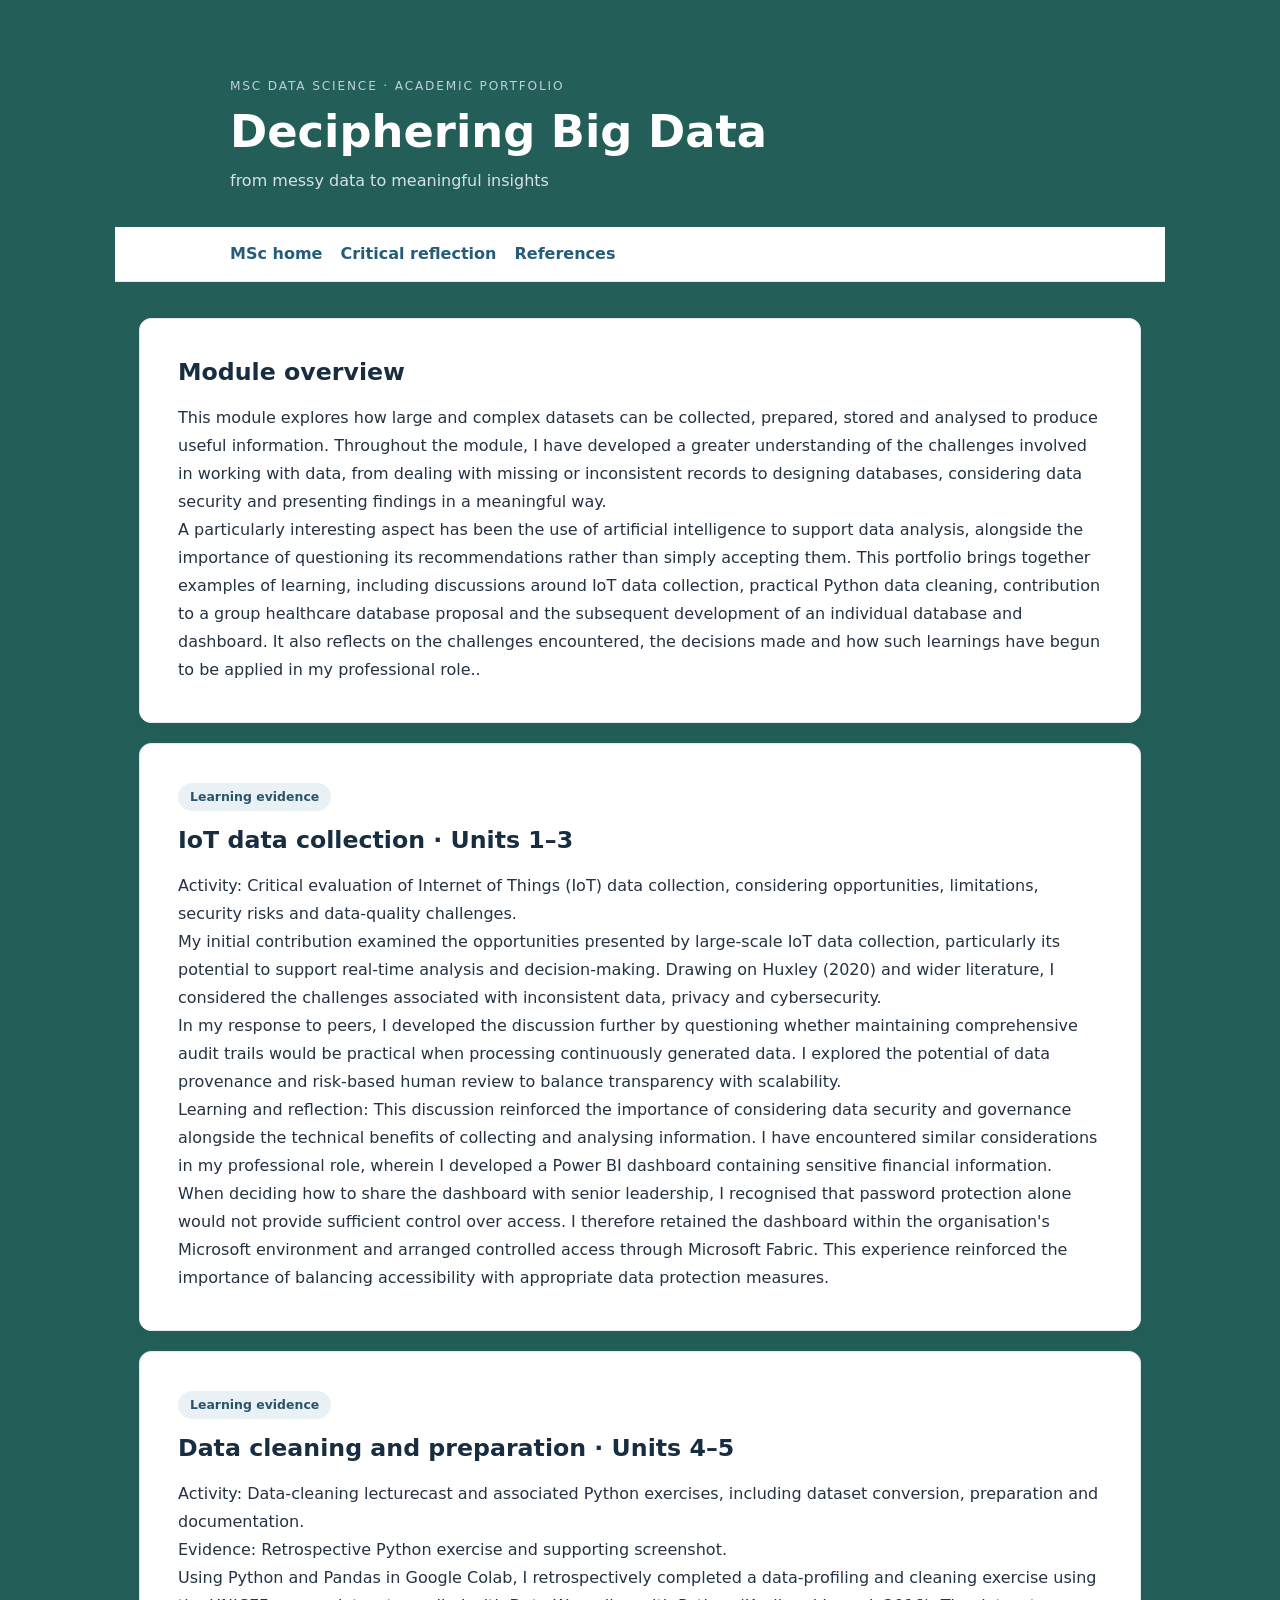
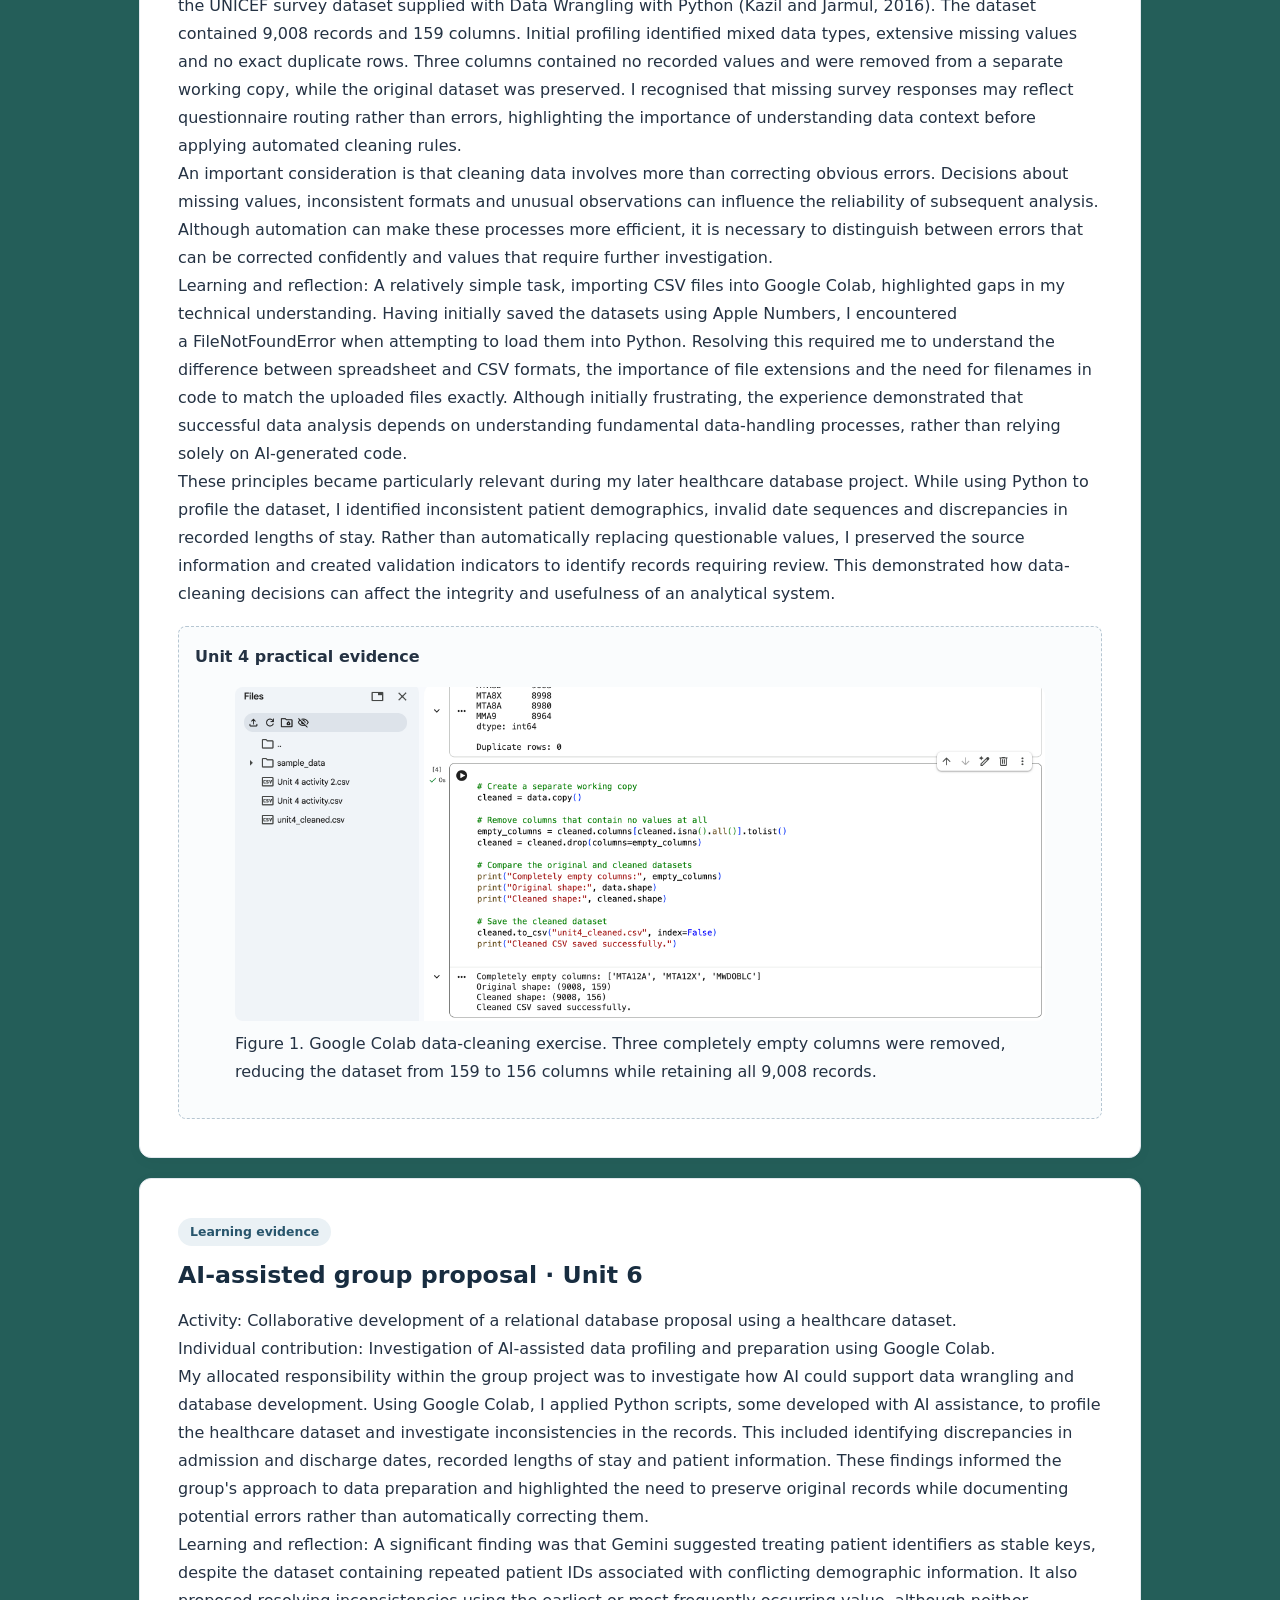
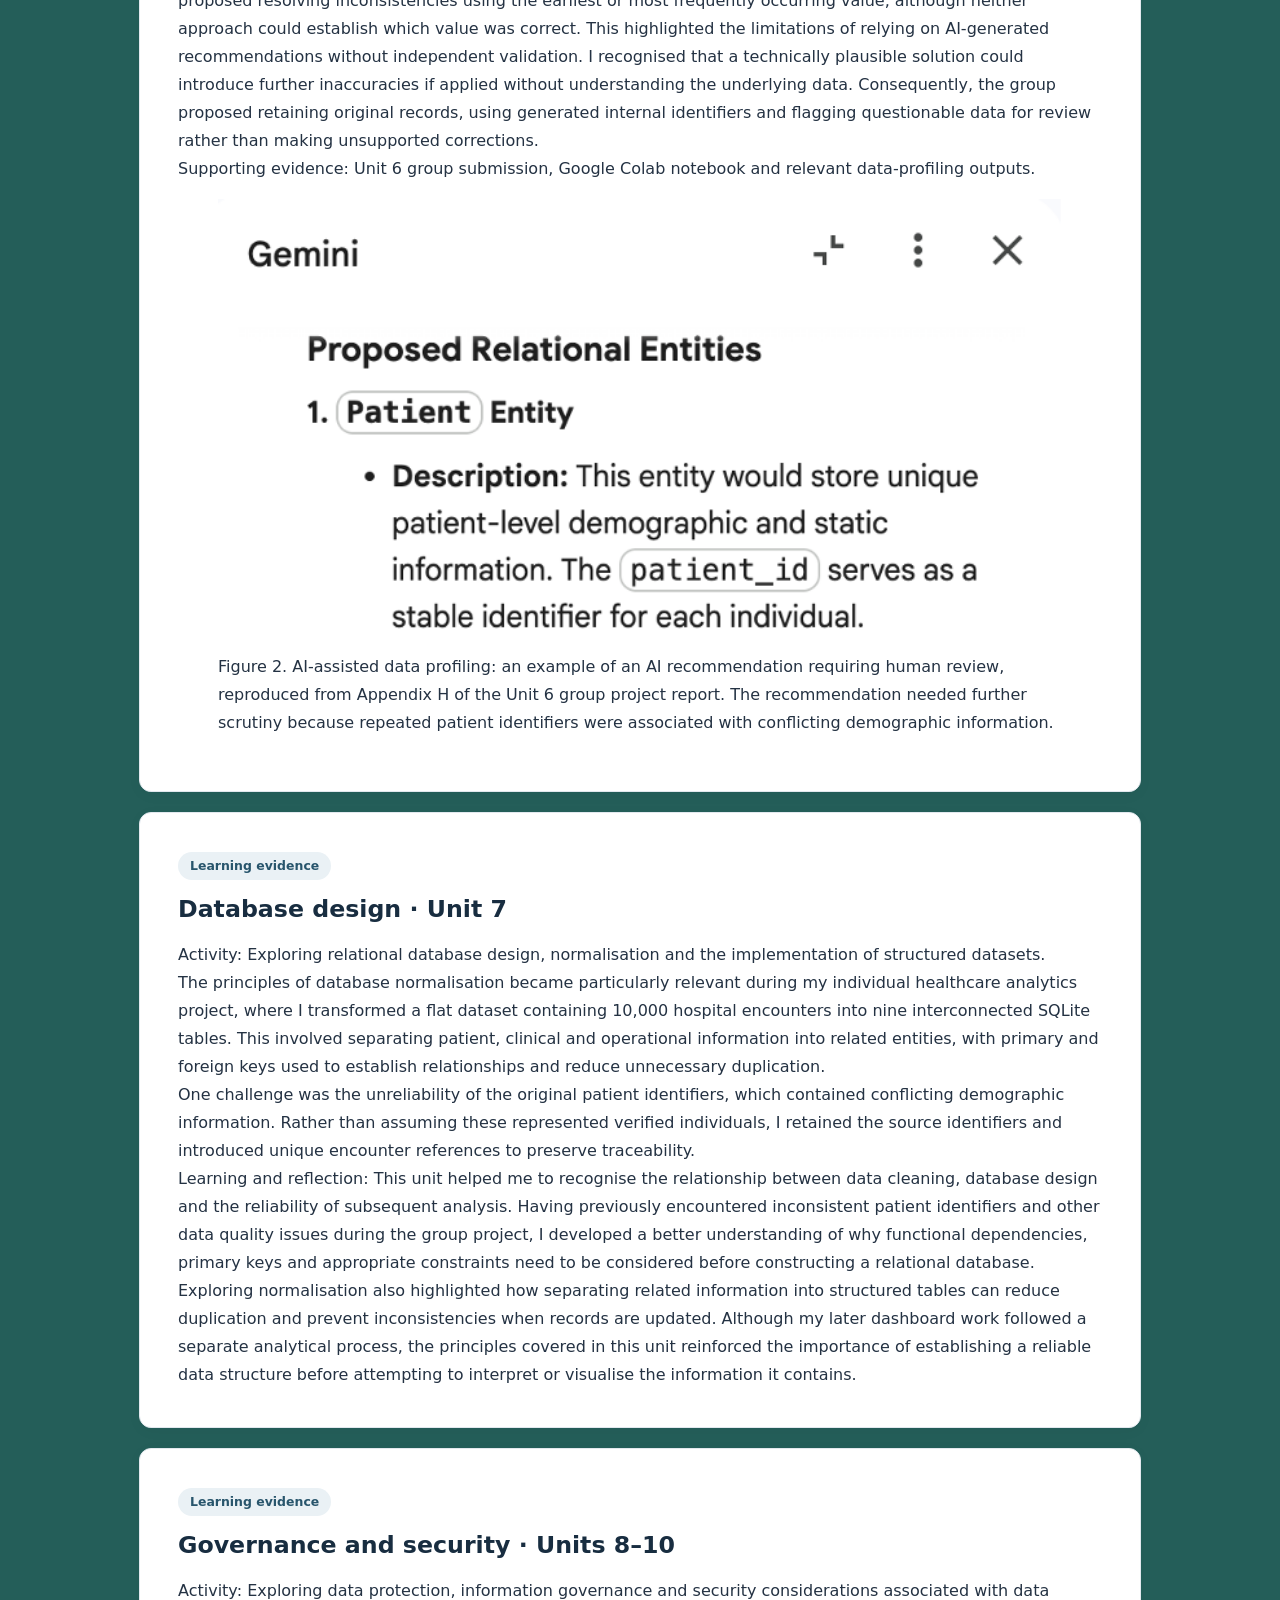
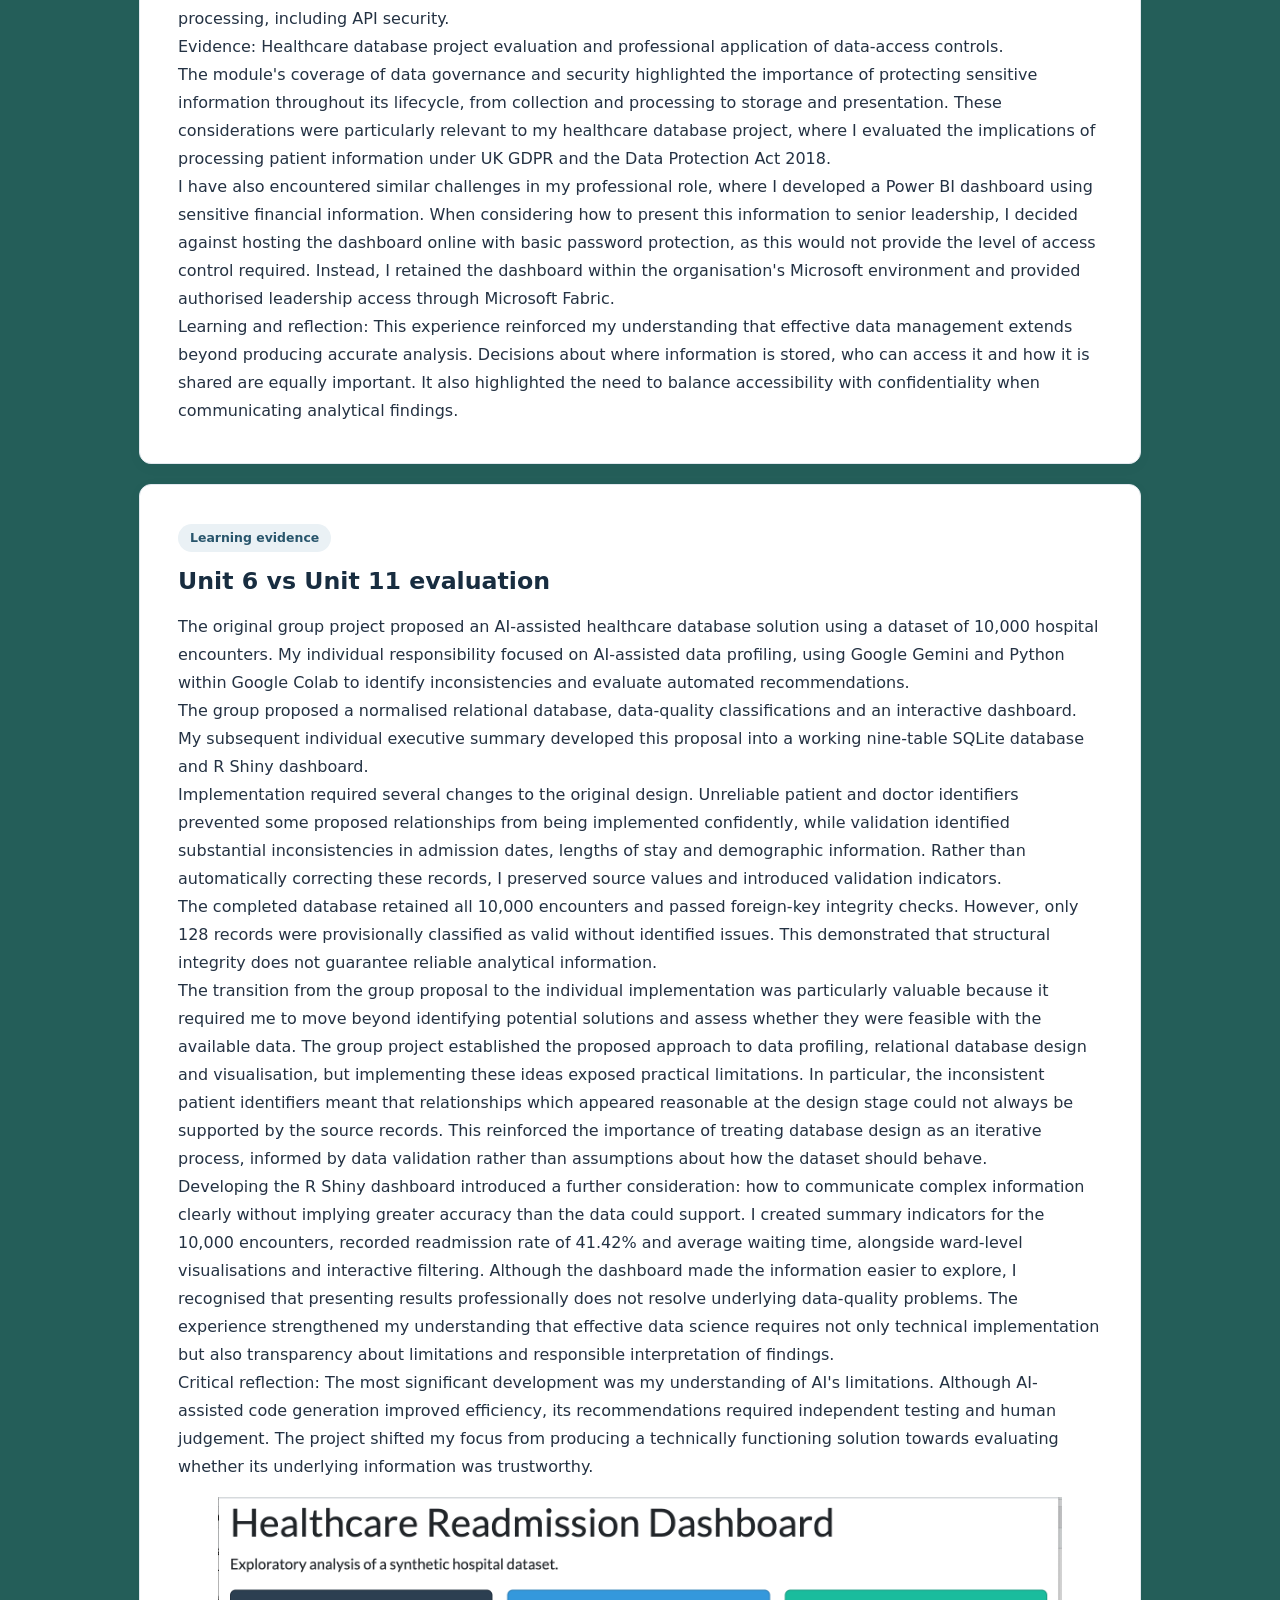
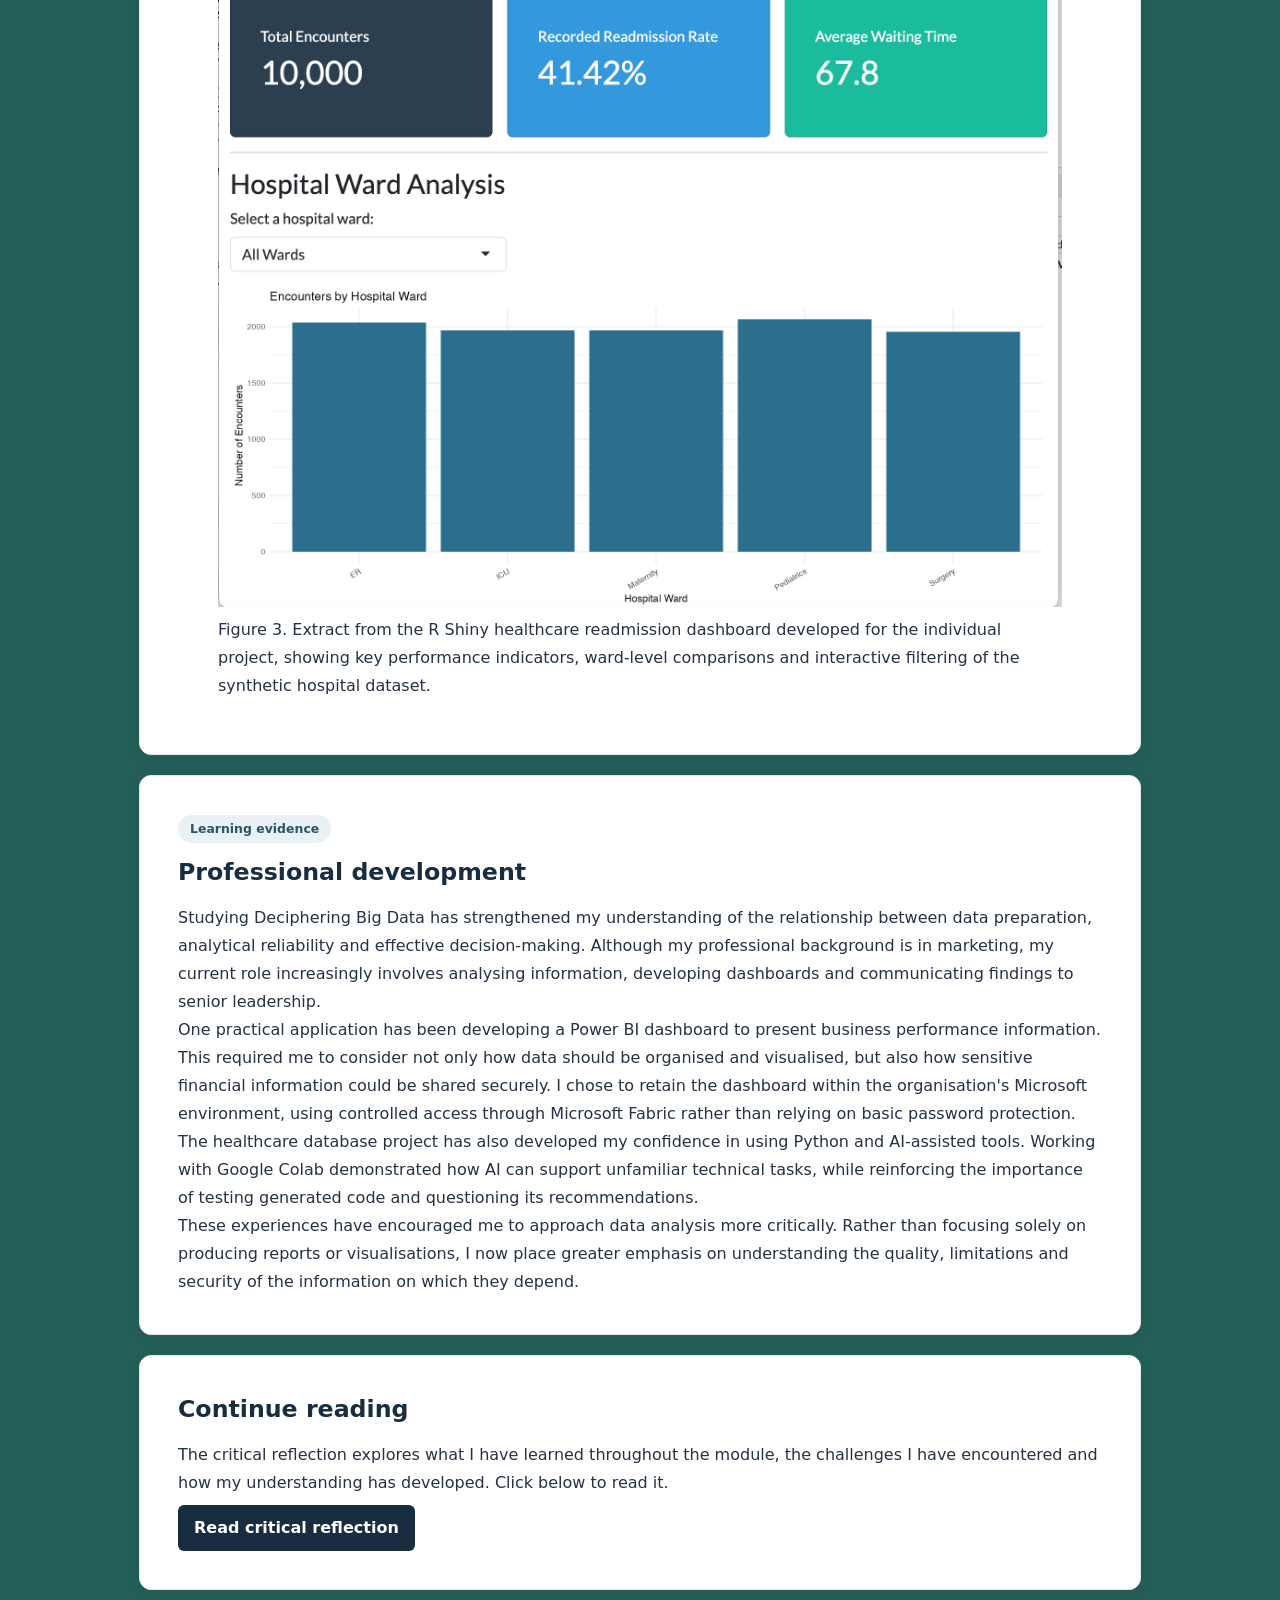
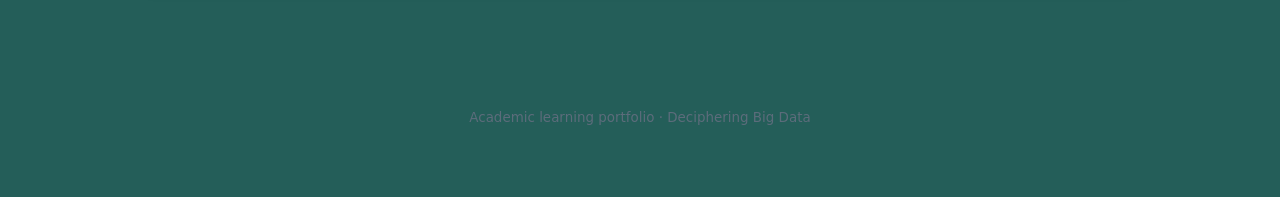
==== commit f3900fee: "Update unit 7 learnings" ====
--- a/deciphering-big-data/index.html
+++ b/deciphering-big-data/index.html
@@ -21,7 +21,7 @@
     group project report. The recommendation needed further scrutiny because
     repeated patient identifiers were associated with conflicting demographic information.
   </figcaption>
-</figure></article><article id="database"><span class="tag">Learning evidence</span><h2>Database design · Unit 7</h2><p>Activity: Exploring relational database design, normalisation and the implementation of structured datasets.</p><p>The principles of database normalisation became particularly relevant during my individual healthcare analytics project, where I transformed a flat dataset containing 10,000 hospital encounters into nine interconnected SQLite tables. This involved separating patient, clinical and operational information into related entities, with primary and foreign keys used to establish relationships and reduce unnecessary duplication.</p><p>One challenge was the unreliability of the original patient identifiers, which contained conflicting demographic information. Rather than assuming these represented verified individuals, I retained the source identifiers and introduced unique encounter references to preserve traceability.</p><p>Learning and reflection: This experience developed my understanding of the relationship between database structure and data integrity. Although the resulting database passed referential integrity checks, I recognised that a technically valid relational model does not necessarily guarantee accurate underlying information. This highlighted the importance of considering data quality alongside normalisation and database design.</p></article><article id="governance"><span class="tag">Learning evidence</span><h2>Governance and security · Units 8–10</h2><p>Activity: Exploring data protection, information governance and security considerations associated with data processing, including API security.</p><p>Evidence: Healthcare database project evaluation and professional application of data-access controls.</p><p>The module&#x27;s coverage of data governance and security highlighted the importance of protecting sensitive information throughout its lifecycle, from collection and processing to storage and presentation. These considerations were particularly relevant to my healthcare database project, where I evaluated the implications of processing patient information under UK GDPR and the Data Protection Act 2018.</p><p>I have also encountered similar challenges in my professional role, where I developed a Power BI dashboard using sensitive financial information. When considering how to present this information to senior leadership, I decided against hosting the dashboard online with basic password protection, as this would not provide the level of access control required. Instead, I retained the dashboard within the organisation&#x27;s Microsoft environment and provided authorised leadership access through Microsoft Fabric.</p><p>Learning and reflection: This experience reinforced my understanding that effective data management extends beyond producing accurate analysis. Decisions about where information is stored, who can access it and how it is shared are equally important. It also highlighted the need to balance accessibility with confidentiality when communicating analytical findings.</p></article><article id="evaluation"><span class="tag">Learning evidence</span><h2>Unit 6 vs Unit 11 evaluation</h2><p>The original group project proposed an AI-assisted healthcare database solution using a dataset of 10,000 hospital encounters. My individual responsibility focused on AI-assisted data profiling, using Google Gemini and Python within Google Colab to identify inconsistencies and evaluate automated recommendations.</p><p>The group proposed a normalised relational database, data-quality classifications and an interactive dashboard. My subsequent individual executive summary developed this proposal into a working nine-table SQLite database and R Shiny dashboard.</p><p>Implementation required several changes to the original design. Unreliable patient and doctor identifiers prevented some proposed relationships from being implemented confidently, while validation identified substantial inconsistencies in admission dates, lengths of stay and demographic information. Rather than automatically correcting these records, I preserved source values and introduced validation indicators.</p><p>The completed database retained all 10,000 encounters and passed foreign-key integrity checks. However, only 128 records were provisionally classified as valid without identified issues. This demonstrated that structural integrity does not guarantee reliable analytical information.</p><p>The transition from the group proposal to the individual implementation was particularly valuable because it required me to move beyond identifying potential solutions and assess whether they were feasible with the available data. The group project established the proposed approach to data profiling, relational database design and visualisation, but implementing these ideas exposed practical limitations. In particular, the inconsistent patient identifiers meant that relationships which appeared reasonable at the design stage could not always be supported by the source records. This reinforced the importance of treating database design as an iterative process, informed by data validation rather than assumptions about how the dataset should behave.</p><p>Developing the R Shiny dashboard introduced a further consideration: how to communicate complex information clearly without implying greater accuracy than the data could support. I created summary indicators for the 10,000 encounters, recorded readmission rate of 41.42% and average waiting time, alongside ward-level visualisations and interactive filtering. Although the dashboard made the information easier to explore, I recognised that presenting results professionally does not resolve underlying data-quality problems. The experience strengthened my understanding that effective data science requires not only technical implementation but also transparency about limitations and responsible interpretation of findings.</p><p>Critical reflection: The most significant development was my understanding of AI&#x27;s limitations. Although AI-assisted code generation improved efficiency, its recommendations required independent testing and human judgement. The project shifted my focus from producing a technically functioning solution towards evaluating whether its underlying information was trustworthy.</p><figure>
+</figure></article><article id="database"><span class="tag">Learning evidence</span><h2>Database design · Unit 7</h2><p>Activity: Exploring relational database design, normalisation and the implementation of structured datasets.</p><p>The principles of database normalisation became particularly relevant during my individual healthcare analytics project, where I transformed a flat dataset containing 10,000 hospital encounters into nine interconnected SQLite tables. This involved separating patient, clinical and operational information into related entities, with primary and foreign keys used to establish relationships and reduce unnecessary duplication.</p><p>One challenge was the unreliability of the original patient identifiers, which contained conflicting demographic information. Rather than assuming these represented verified individuals, I retained the source identifiers and introduced unique encounter references to preserve traceability.</p><p>Learning and reflection: This unit helped me to recognise the relationship between data cleaning, database design and the reliability of subsequent analysis. Having previously encountered inconsistent patient identifiers and other data quality issues during the group project, I developed a better understanding of why functional dependencies, primary keys and appropriate constraints need to be considered before constructing a relational database. Exploring normalisation also highlighted how separating related information into structured tables can reduce duplication and prevent inconsistencies when records are updated. Although my later dashboard work followed a separate analytical process, the principles covered in this unit reinforced the importance of establishing a reliable data structure before attempting to interpret or visualise the information it contains.</p></article><article id="governance"><span class="tag">Learning evidence</span><h2>Governance and security · Units 8–10</h2><p>Activity: Exploring data protection, information governance and security considerations associated with data processing, including API security.</p><p>Evidence: Healthcare database project evaluation and professional application of data-access controls.</p><p>The module&#x27;s coverage of data governance and security highlighted the importance of protecting sensitive information throughout its lifecycle, from collection and processing to storage and presentation. These considerations were particularly relevant to my healthcare database project, where I evaluated the implications of processing patient information under UK GDPR and the Data Protection Act 2018.</p><p>I have also encountered similar challenges in my professional role, where I developed a Power BI dashboard using sensitive financial information. When considering how to present this information to senior leadership, I decided against hosting the dashboard online with basic password protection, as this would not provide the level of access control required. Instead, I retained the dashboard within the organisation&#x27;s Microsoft environment and provided authorised leadership access through Microsoft Fabric.</p><p>Learning and reflection: This experience reinforced my understanding that effective data management extends beyond producing accurate analysis. Decisions about where information is stored, who can access it and how it is shared are equally important. It also highlighted the need to balance accessibility with confidentiality when communicating analytical findings.</p></article><article id="evaluation"><span class="tag">Learning evidence</span><h2>Unit 6 vs Unit 11 evaluation</h2><p>The original group project proposed an AI-assisted healthcare database solution using a dataset of 10,000 hospital encounters. My individual responsibility focused on AI-assisted data profiling, using Google Gemini and Python within Google Colab to identify inconsistencies and evaluate automated recommendations.</p><p>The group proposed a normalised relational database, data-quality classifications and an interactive dashboard. My subsequent individual executive summary developed this proposal into a working nine-table SQLite database and R Shiny dashboard.</p><p>Implementation required several changes to the original design. Unreliable patient and doctor identifiers prevented some proposed relationships from being implemented confidently, while validation identified substantial inconsistencies in admission dates, lengths of stay and demographic information. Rather than automatically correcting these records, I preserved source values and introduced validation indicators.</p><p>The completed database retained all 10,000 encounters and passed foreign-key integrity checks. However, only 128 records were provisionally classified as valid without identified issues. This demonstrated that structural integrity does not guarantee reliable analytical information.</p><p>The transition from the group proposal to the individual implementation was particularly valuable because it required me to move beyond identifying potential solutions and assess whether they were feasible with the available data. The group project established the proposed approach to data profiling, relational database design and visualisation, but implementing these ideas exposed practical limitations. In particular, the inconsistent patient identifiers meant that relationships which appeared reasonable at the design stage could not always be supported by the source records. This reinforced the importance of treating database design as an iterative process, informed by data validation rather than assumptions about how the dataset should behave.</p><p>Developing the R Shiny dashboard introduced a further consideration: how to communicate complex information clearly without implying greater accuracy than the data could support. I created summary indicators for the 10,000 encounters, recorded readmission rate of 41.42% and average waiting time, alongside ward-level visualisations and interactive filtering. Although the dashboard made the information easier to explore, I recognised that presenting results professionally does not resolve underlying data-quality problems. The experience strengthened my understanding that effective data science requires not only technical implementation but also transparency about limitations and responsible interpretation of findings.</p><p>Critical reflection: The most significant development was my understanding of AI&#x27;s limitations. Although AI-assisted code generation improved efficiency, its recommendations required independent testing and human judgement. The project shifted my focus from producing a technically functioning solution towards evaluating whether its underlying information was trustworthy.</p><figure>
   <img src="../Screenshot%202026-10-10%20at%2013.48.07.png"
        alt="R Shiny healthcare readmission dashboard showing summary indicators and hospital ward analysis"
        style="width:100%;height:auto;">
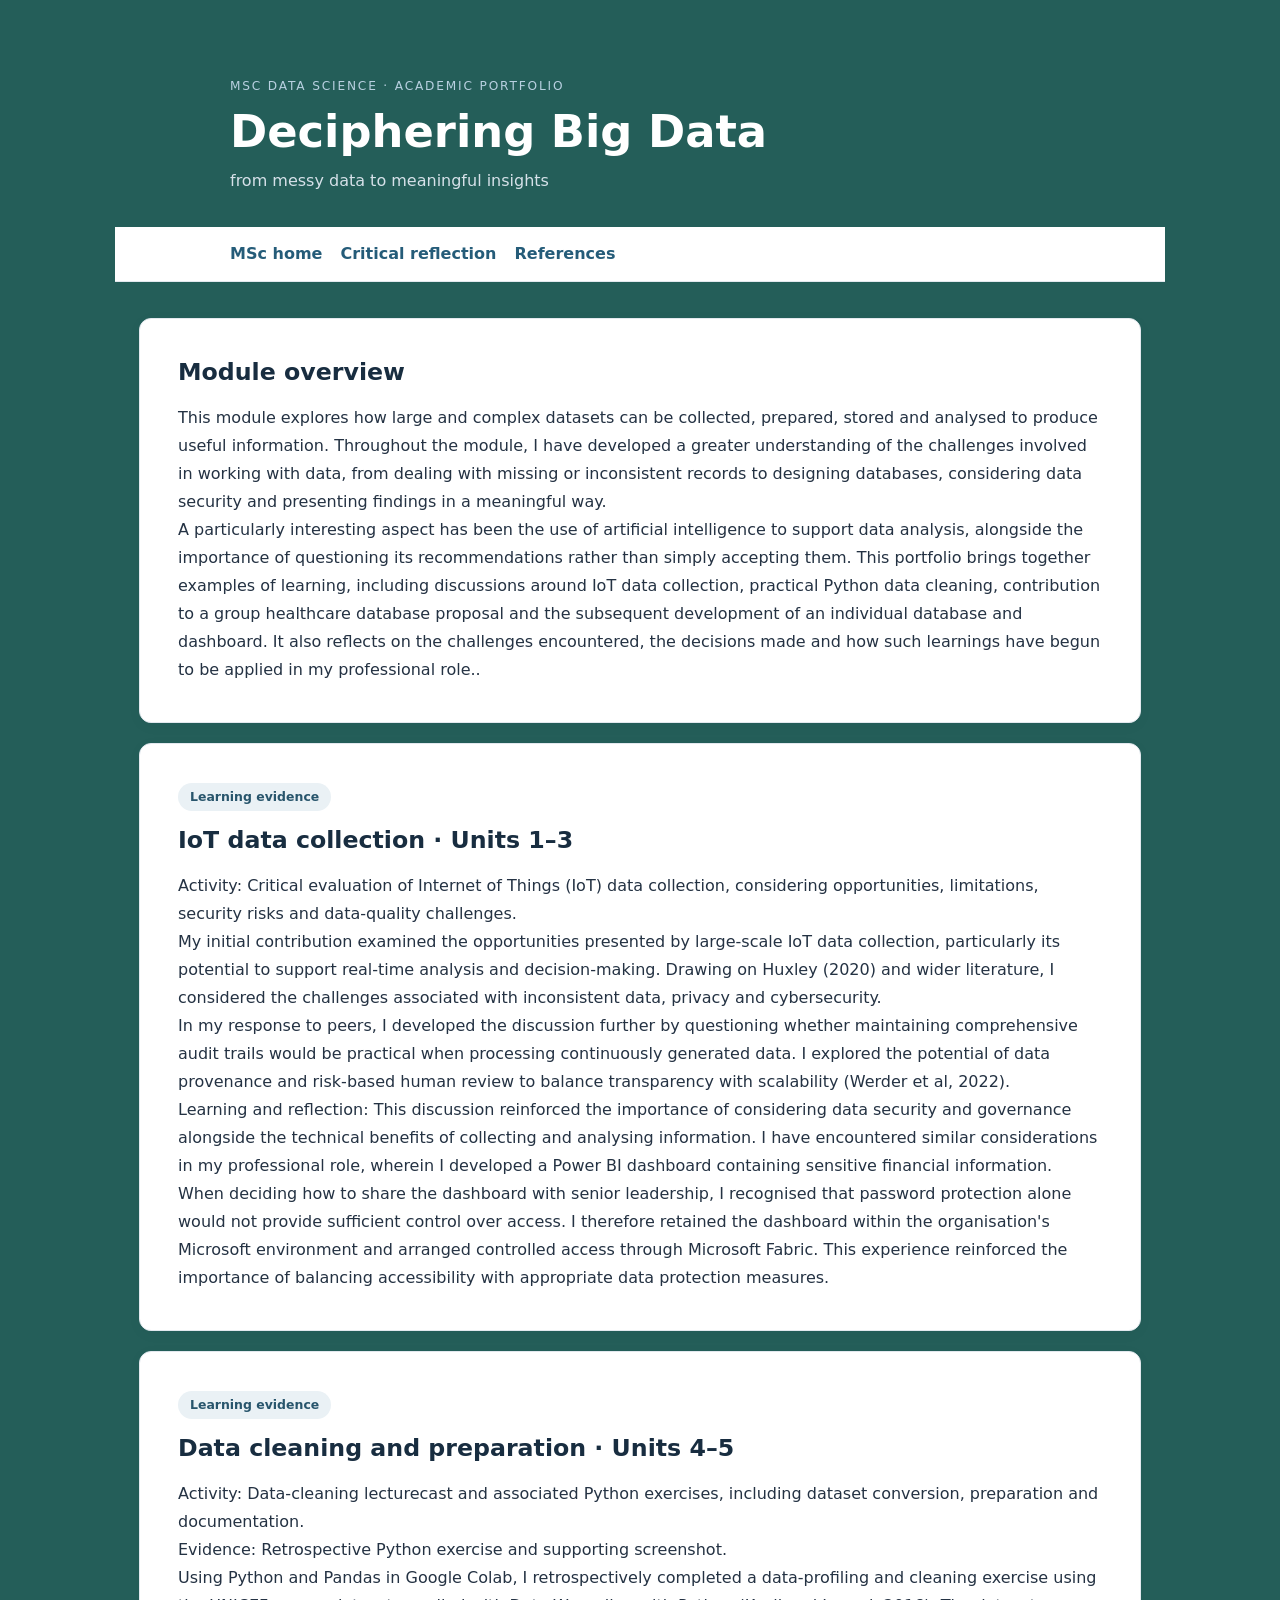
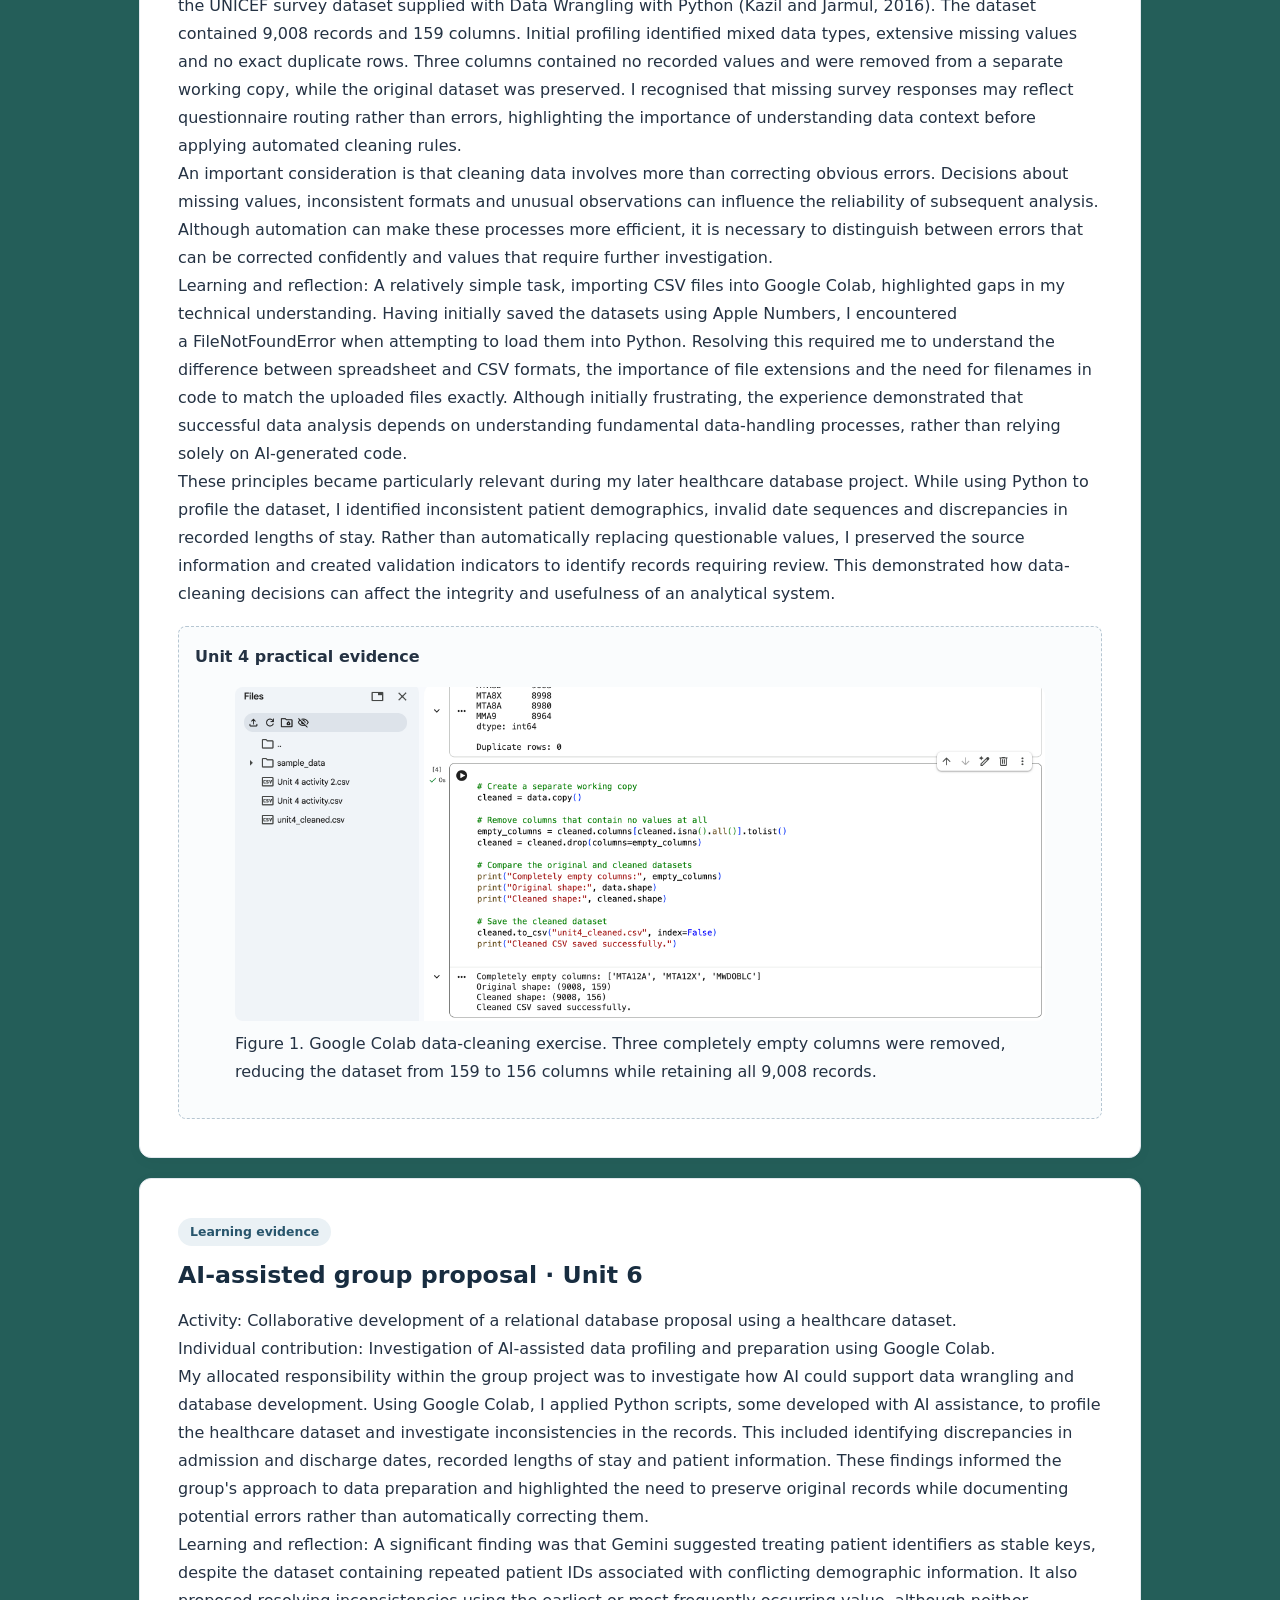
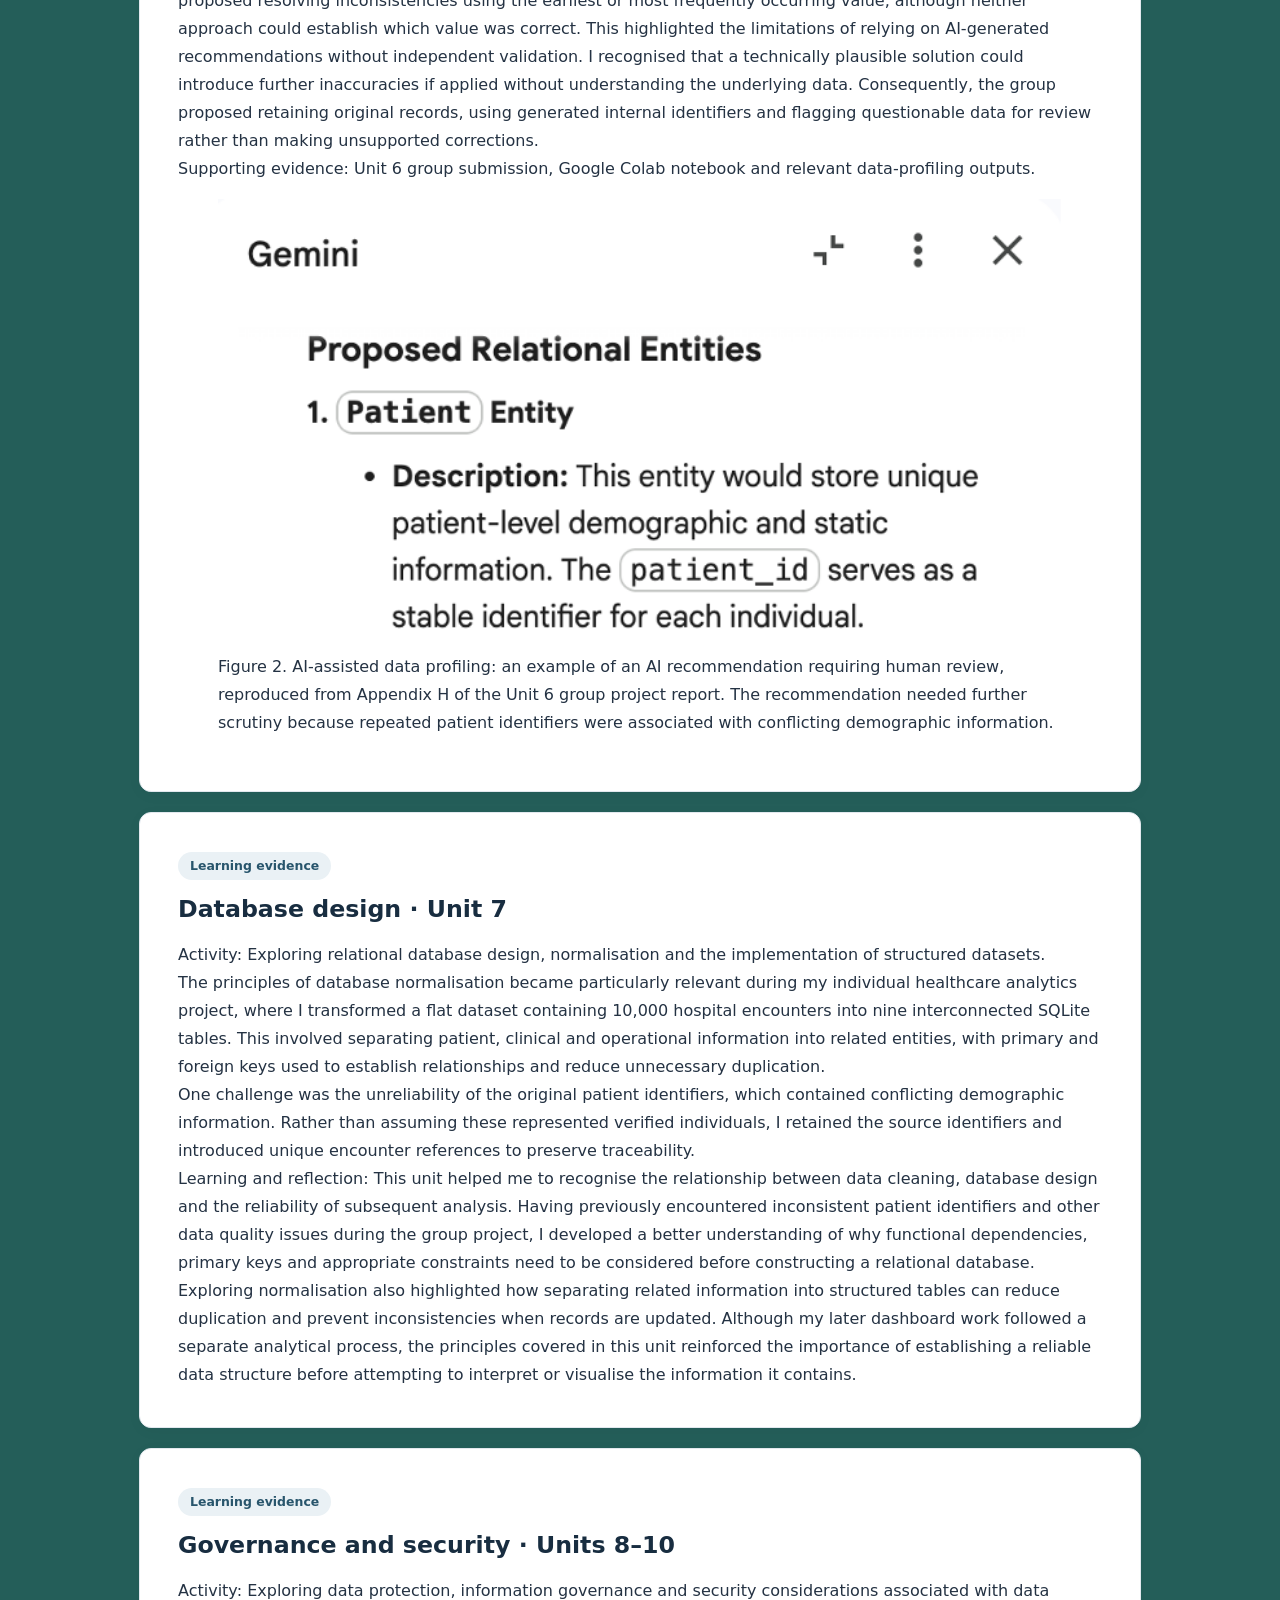
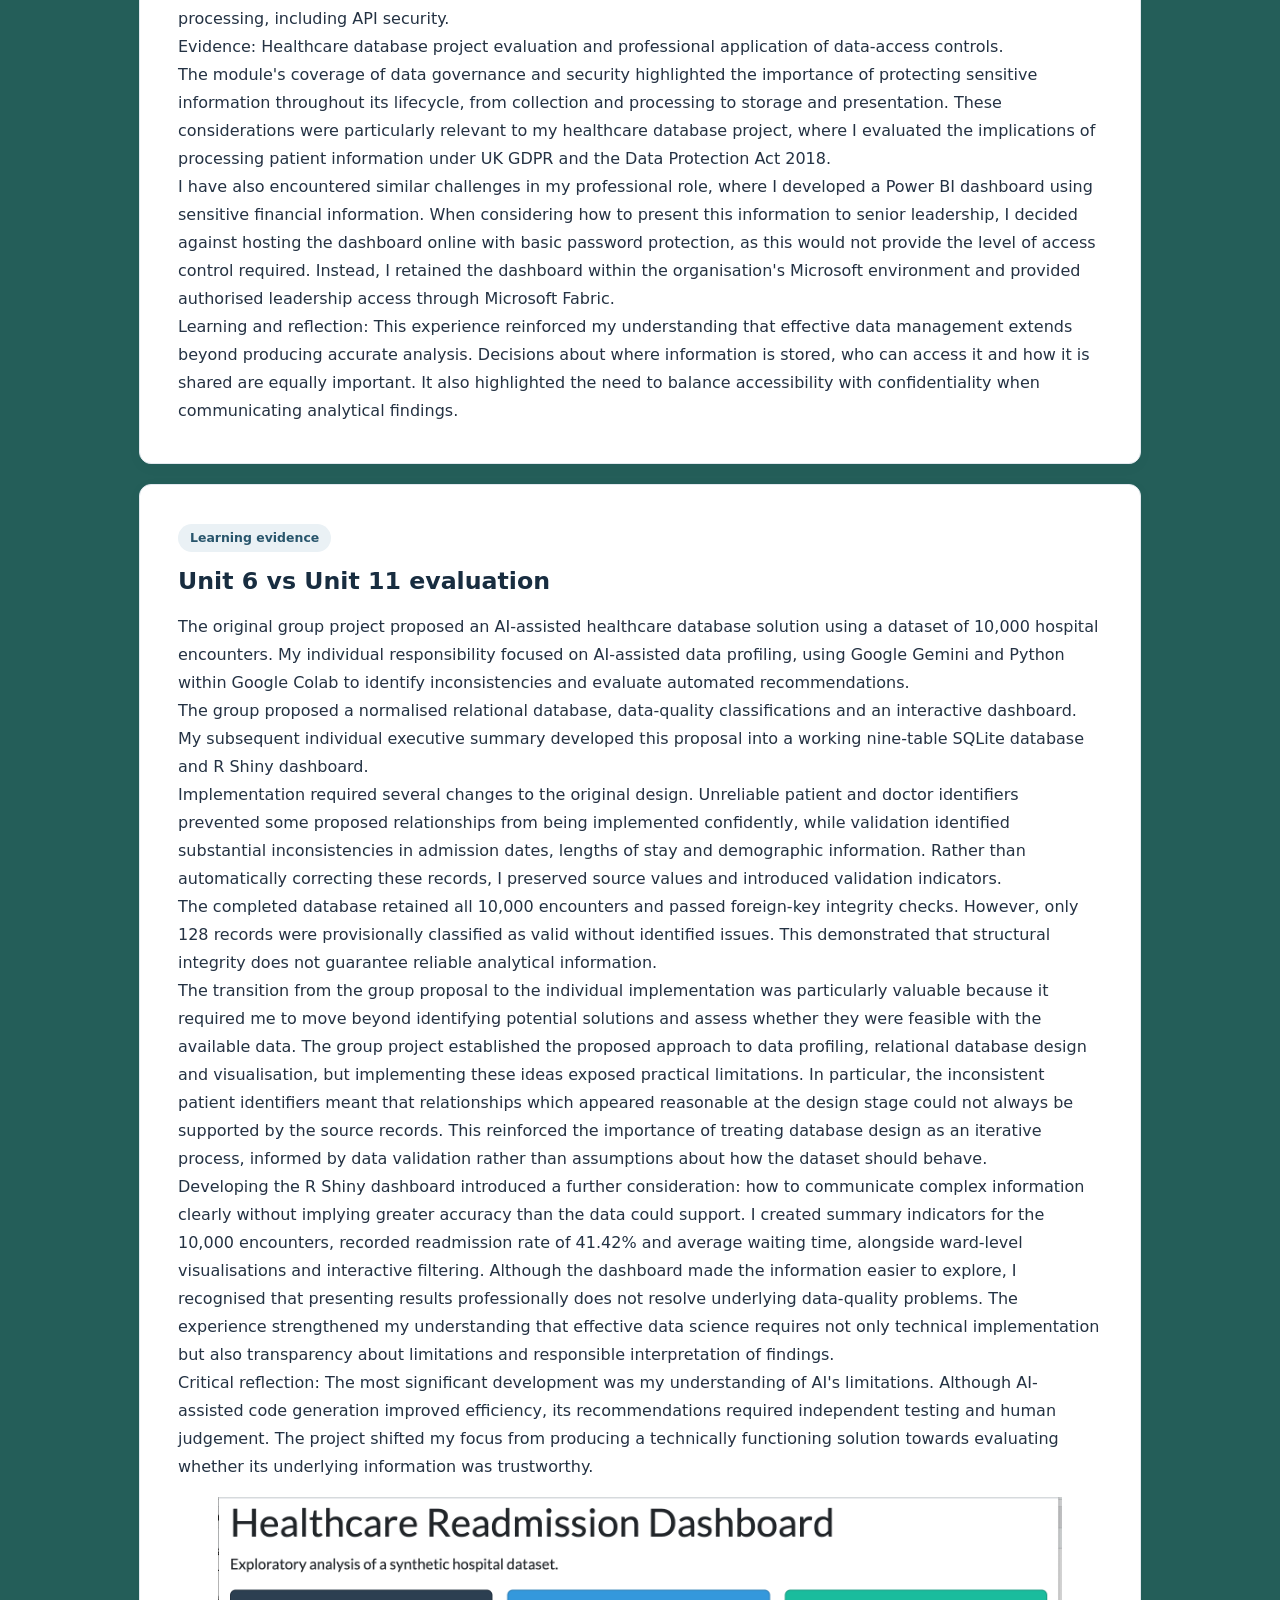
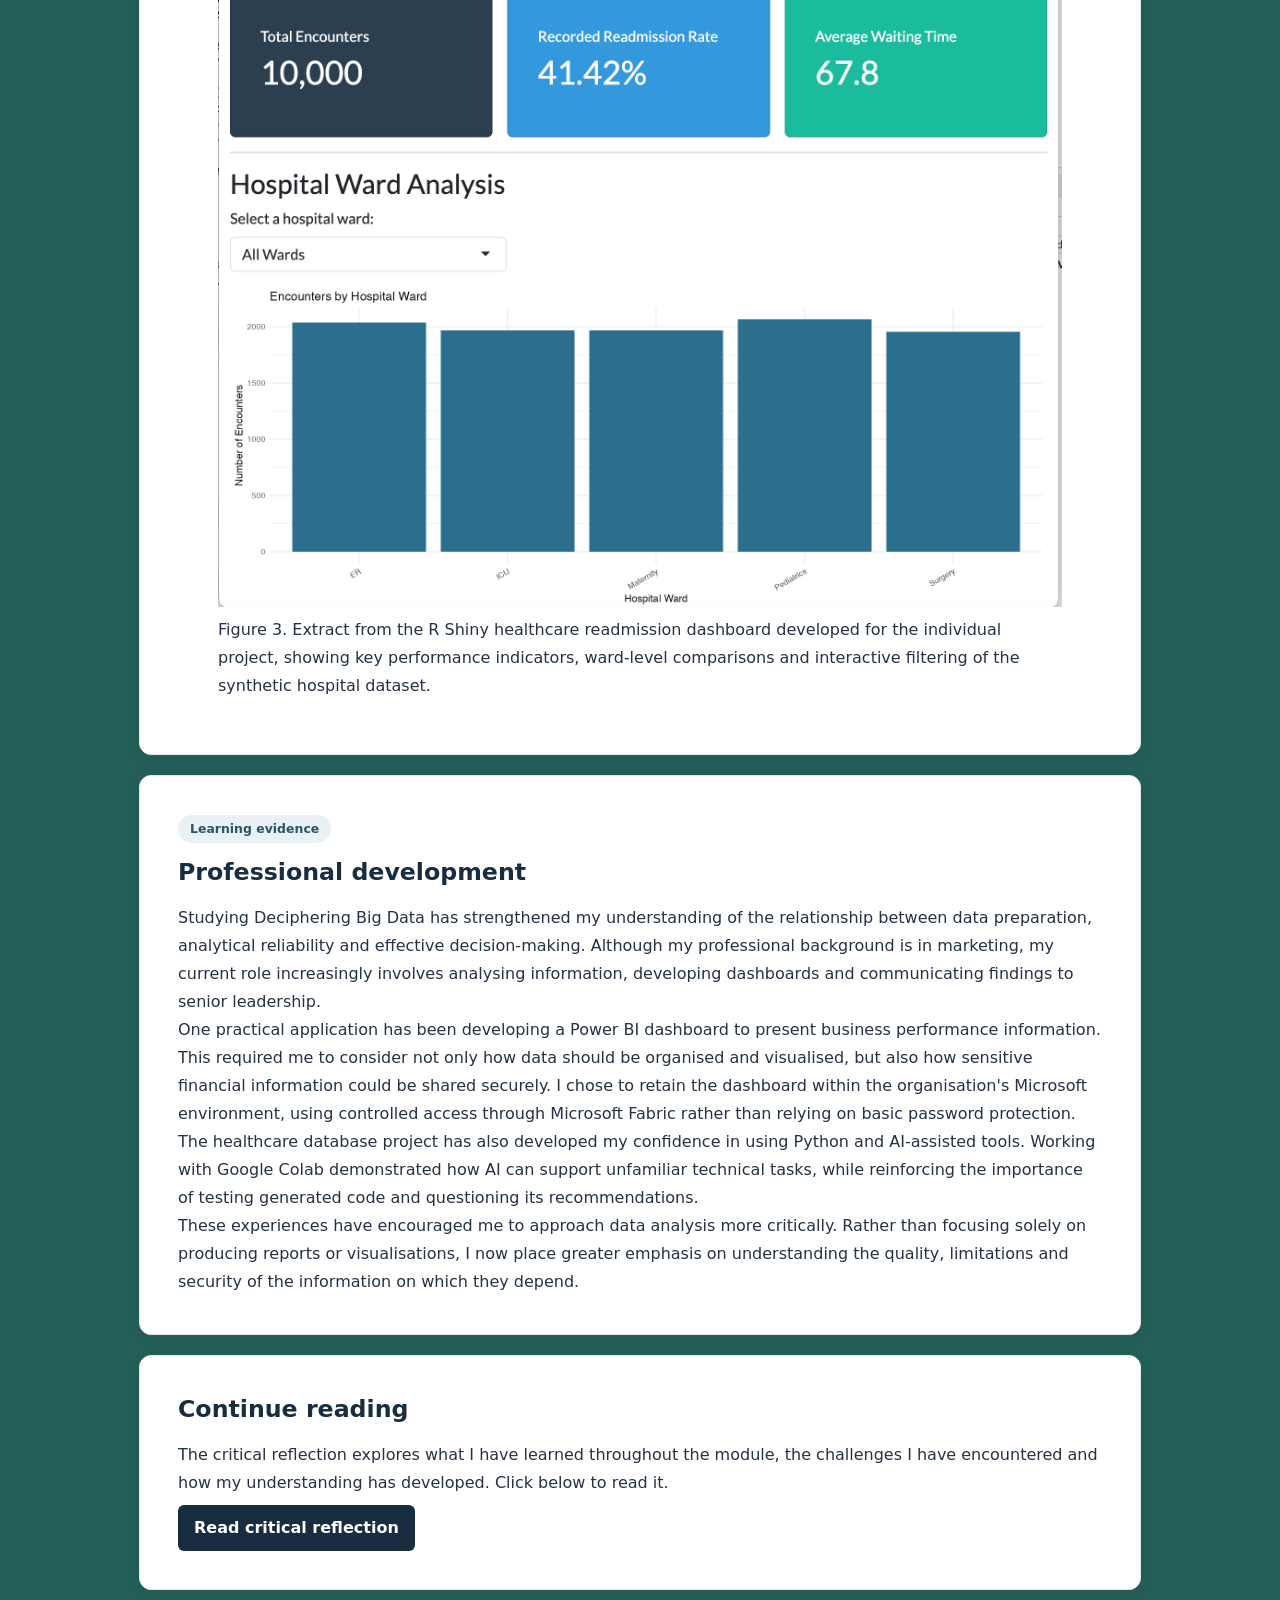
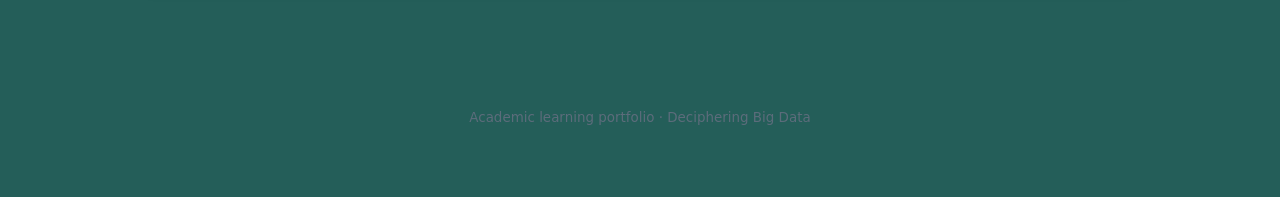
==== commit 8a755152: "Update index.html" ====
--- a/deciphering-big-data/index.html
+++ b/deciphering-big-data/index.html
@@ -1,4 +1,4 @@
-<!doctype html><html lang="en"><head><meta charset="utf-8"><meta name="viewport" content="width=device-width,initial-scale=1"><title>Deciphering Big Data | MSc Data Science</title><link rel="stylesheet" href="../styles.css"></head></head><body class="big-data"><header><header><div class="eyebrow">MSc Data Science · Academic Portfolio</div><h1>Deciphering Big Data</h1><p>from messy data to meaningful insights</p></header><nav><a href="../">MSc home</a><a href="reflection.html">Critical reflection</a><a href="references.html">References</a></nav><main><article><h2>Module overview</h2><p>This module explores how large and complex datasets can be collected, prepared, stored and analysed to produce useful information. Throughout the module, I have developed a greater understanding of the challenges involved in working with data, from dealing with missing or inconsistent records to designing databases, considering data security and presenting findings in a meaningful way.</p><p>A particularly interesting aspect has been the use of artificial intelligence to support data analysis, alongside the importance of questioning its recommendations rather than simply accepting them. This portfolio brings together examples of learning, including discussions around IoT data collection, practical Python data cleaning, contribution to a group healthcare database proposal and the subsequent development of an individual database and dashboard. It also reflects on the challenges encountered, the decisions made and how such learnings have begun to be applied in my professional role..</p></article><article id="iot"><span class="tag">Learning evidence</span><h2>IoT data collection · Units 1–3</h2><p>Activity: Critical evaluation of Internet of Things (IoT) data collection, considering opportunities, limitations, security risks and data-quality challenges.</p><p>My initial contribution examined the opportunities presented by large-scale IoT data collection, particularly its potential to support real-time analysis and decision-making. Drawing on Huxley (2020) and wider literature, I considered the challenges associated with inconsistent data, privacy and cybersecurity.</p><p>In my response to peers, I developed the discussion further by questioning whether maintaining comprehensive audit trails would be practical when processing continuously generated data. I explored the potential of data provenance and risk-based human review to balance transparency with scalability.</p><p>Learning and reflection: This discussion reinforced the importance of considering data security and governance alongside the technical benefits of collecting and analysing information. I have encountered similar considerations in my professional role, wherein I developed a Power BI dashboard containing sensitive financial information. When deciding how to share the dashboard with senior leadership, I recognised that password protection alone would not provide sufficient control over access. I therefore retained the dashboard within the organisation&#x27;s Microsoft environment and arranged controlled access through Microsoft Fabric. This experience reinforced the importance of balancing accessibility with appropriate data protection measures.</p></article><article id="cleaning"><span class="tag">Learning evidence</span><h2>Data cleaning and preparation · Units 4–5</h2><p>Activity: Data-cleaning lecturecast and associated Python exercises, including dataset conversion, preparation and documentation.</p><p>Evidence: Retrospective Python exercise and supporting screenshot.</p><p>Using Python and Pandas in Google Colab, I retrospectively completed a data-profiling and cleaning exercise using the UNICEF survey dataset supplied with Data Wrangling with Python (Kazil and Jarmul, 2016). The dataset contained 9,008 records and 159 columns. Initial profiling identified mixed data types, extensive missing values and no exact duplicate rows. Three columns contained no recorded values and were removed from a separate working copy, while the original dataset was preserved. I recognised that missing survey responses may reflect questionnaire routing rather than errors, highlighting the importance of understanding data context before applying automated cleaning rules.</p><p>An important consideration is that cleaning data involves more than correcting obvious errors. Decisions about missing values, inconsistent formats and unusual observations can influence the reliability of subsequent analysis. Although automation can make these processes more efficient, it is necessary to distinguish between errors that can be corrected confidently and values that require further investigation.</p><p>Learning and reflection: A relatively simple task, importing CSV files into Google Colab, highlighted gaps in my technical understanding. Having initially saved the datasets using Apple Numbers, I encountered a FileNotFoundError when attempting to load them into Python. Resolving this required me to understand the difference between spreadsheet and CSV formats, the importance of file extensions and the need for filenames in code to match the uploaded files exactly. Although initially frustrating, the experience demonstrated that successful data analysis depends on understanding fundamental data-handling processes, rather than relying solely on AI-generated code.</p><p>These principles became particularly relevant during my later healthcare database project. While using Python to profile the dataset, I identified inconsistent patient demographics, invalid date sequences and discrepancies in recorded lengths of stay. Rather than automatically replacing questionable values, I preserved the source information and created validation indicators to identify records requiring review. This demonstrated how data-cleaning decisions can affect the integrity and usefulness of an analytical system.
+<!doctype html><html lang="en"><head><meta charset="utf-8"><meta name="viewport" content="width=device-width,initial-scale=1"><title>Deciphering Big Data | MSc Data Science</title><link rel="stylesheet" href="../styles.css"></head></head><body class="big-data"><header><header><div class="eyebrow">MSc Data Science · Academic Portfolio</div><h1>Deciphering Big Data</h1><p>from messy data to meaningful insights</p></header><nav><a href="../">MSc home</a><a href="reflection.html">Critical reflection</a><a href="references.html">References</a></nav><main><article><h2>Module overview</h2><p>This module explores how large and complex datasets can be collected, prepared, stored and analysed to produce useful information. Throughout the module, I have developed a greater understanding of the challenges involved in working with data, from dealing with missing or inconsistent records to designing databases, considering data security and presenting findings in a meaningful way.</p><p>A particularly interesting aspect has been the use of artificial intelligence to support data analysis, alongside the importance of questioning its recommendations rather than simply accepting them. This portfolio brings together examples of learning, including discussions around IoT data collection, practical Python data cleaning, contribution to a group healthcare database proposal and the subsequent development of an individual database and dashboard. It also reflects on the challenges encountered, the decisions made and how such learnings have begun to be applied in my professional role..</p></article><article id="iot"><span class="tag">Learning evidence</span><h2>IoT data collection · Units 1–3</h2><p>Activity: Critical evaluation of Internet of Things (IoT) data collection, considering opportunities, limitations, security risks and data-quality challenges.</p><p>My initial contribution examined the opportunities presented by large-scale IoT data collection, particularly its potential to support real-time analysis and decision-making. Drawing on Huxley (2020) and wider literature, I considered the challenges associated with inconsistent data, privacy and cybersecurity.</p><p>In my response to peers, I developed the discussion further by questioning whether maintaining comprehensive audit trails would be practical when processing continuously generated data. I explored the potential of data provenance and risk-based human review to balance transparency with scalability (Werder et al, 2022).</p><p>Learning and reflection: This discussion reinforced the importance of considering data security and governance alongside the technical benefits of collecting and analysing information. I have encountered similar considerations in my professional role, wherein I developed a Power BI dashboard containing sensitive financial information. When deciding how to share the dashboard with senior leadership, I recognised that password protection alone would not provide sufficient control over access. I therefore retained the dashboard within the organisation&#x27;s Microsoft environment and arranged controlled access through Microsoft Fabric. This experience reinforced the importance of balancing accessibility with appropriate data protection measures.</p></article><article id="cleaning"><span class="tag">Learning evidence</span><h2>Data cleaning and preparation · Units 4–5</h2><p>Activity: Data-cleaning lecturecast and associated Python exercises, including dataset conversion, preparation and documentation.</p><p>Evidence: Retrospective Python exercise and supporting screenshot.</p><p>Using Python and Pandas in Google Colab, I retrospectively completed a data-profiling and cleaning exercise using the UNICEF survey dataset supplied with Data Wrangling with Python (Kazil and Jarmul, 2016). The dataset contained 9,008 records and 159 columns. Initial profiling identified mixed data types, extensive missing values and no exact duplicate rows. Three columns contained no recorded values and were removed from a separate working copy, while the original dataset was preserved. I recognised that missing survey responses may reflect questionnaire routing rather than errors, highlighting the importance of understanding data context before applying automated cleaning rules.</p><p>An important consideration is that cleaning data involves more than correcting obvious errors. Decisions about missing values, inconsistent formats and unusual observations can influence the reliability of subsequent analysis. Although automation can make these processes more efficient, it is necessary to distinguish between errors that can be corrected confidently and values that require further investigation.</p><p>Learning and reflection: A relatively simple task, importing CSV files into Google Colab, highlighted gaps in my technical understanding. Having initially saved the datasets using Apple Numbers, I encountered a FileNotFoundError when attempting to load them into Python. Resolving this required me to understand the difference between spreadsheet and CSV formats, the importance of file extensions and the need for filenames in code to match the uploaded files exactly. Although initially frustrating, the experience demonstrated that successful data analysis depends on understanding fundamental data-handling processes, rather than relying solely on AI-generated code.</p><p>These principles became particularly relevant during my later healthcare database project. While using Python to profile the dataset, I identified inconsistent patient demographics, invalid date sequences and discrepancies in recorded lengths of stay. Rather than automatically replacing questionable values, I preserved the source information and created validation indicators to identify records requiring review. This demonstrated how data-cleaning decisions can affect the integrity and usefulness of an analytical system.
 </p><div class="evidence">
   <strong>Unit 4 practical evidence</strong>
   <figure>
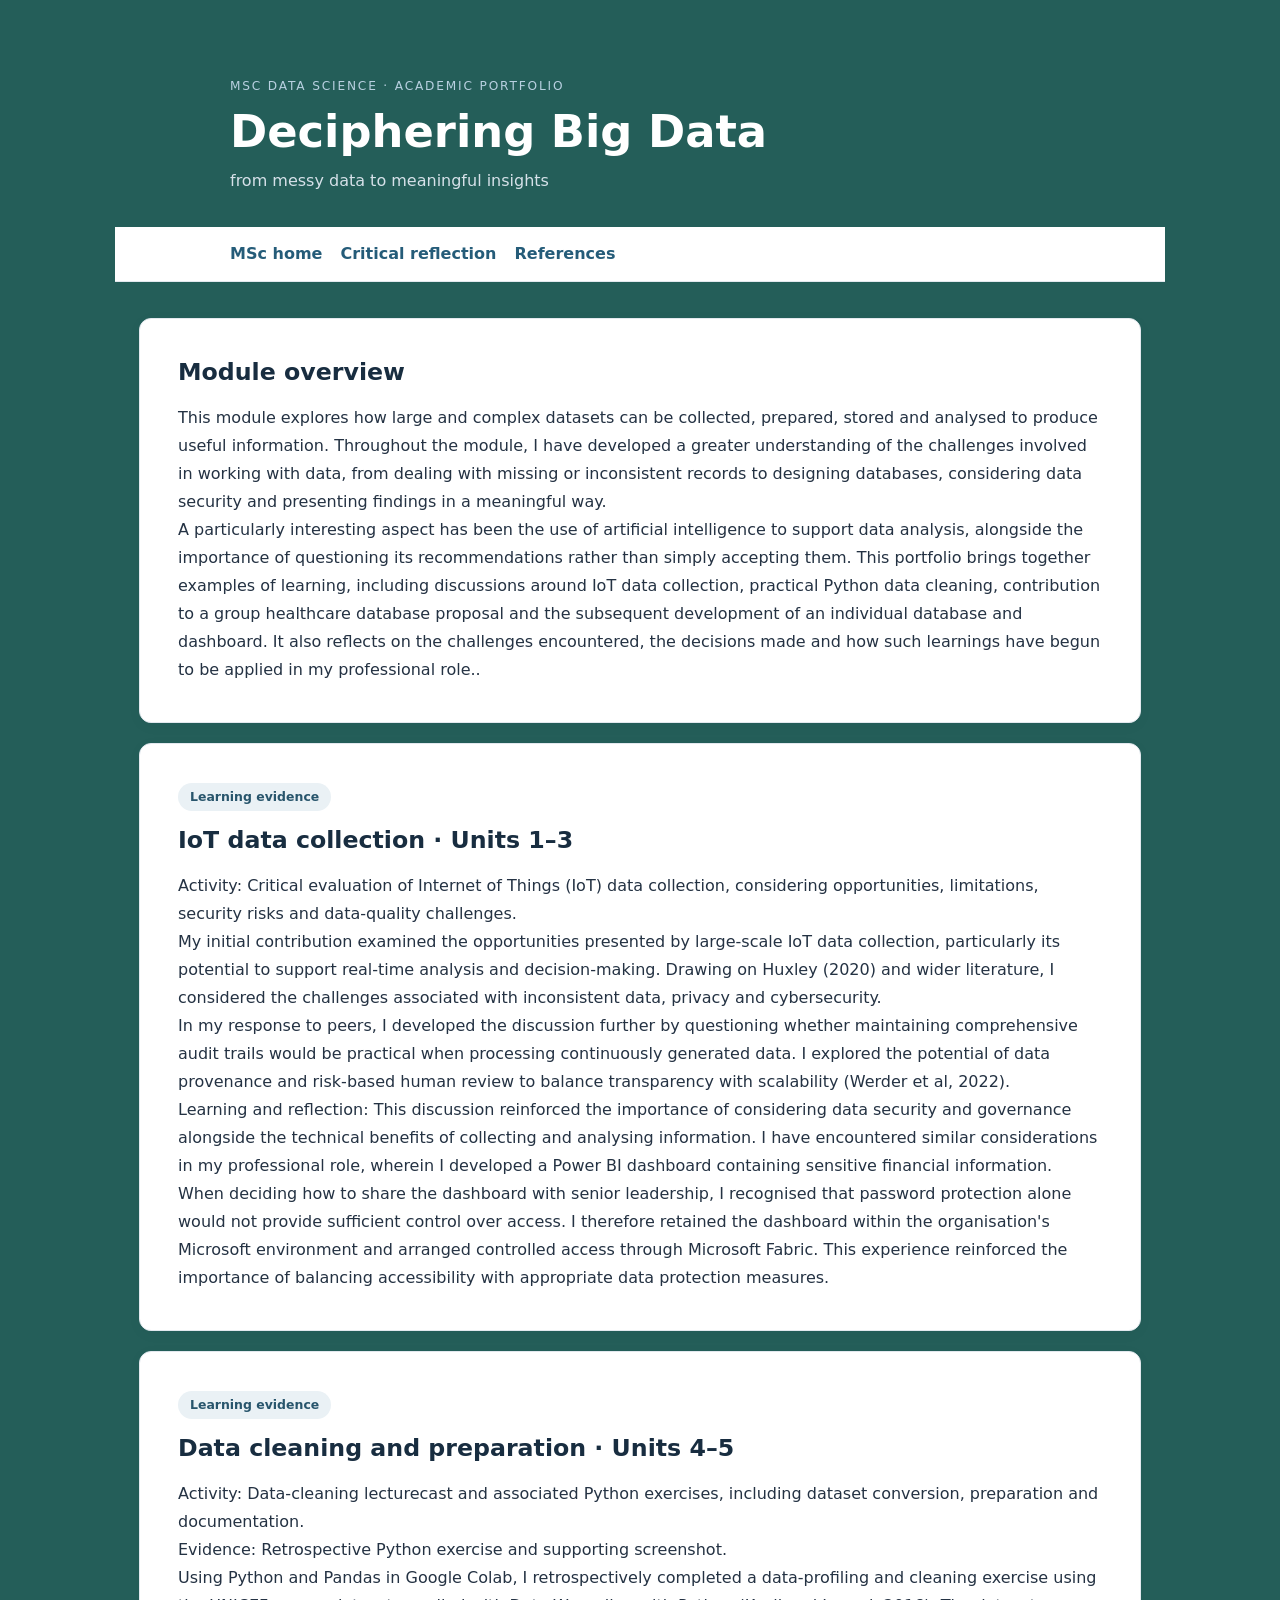
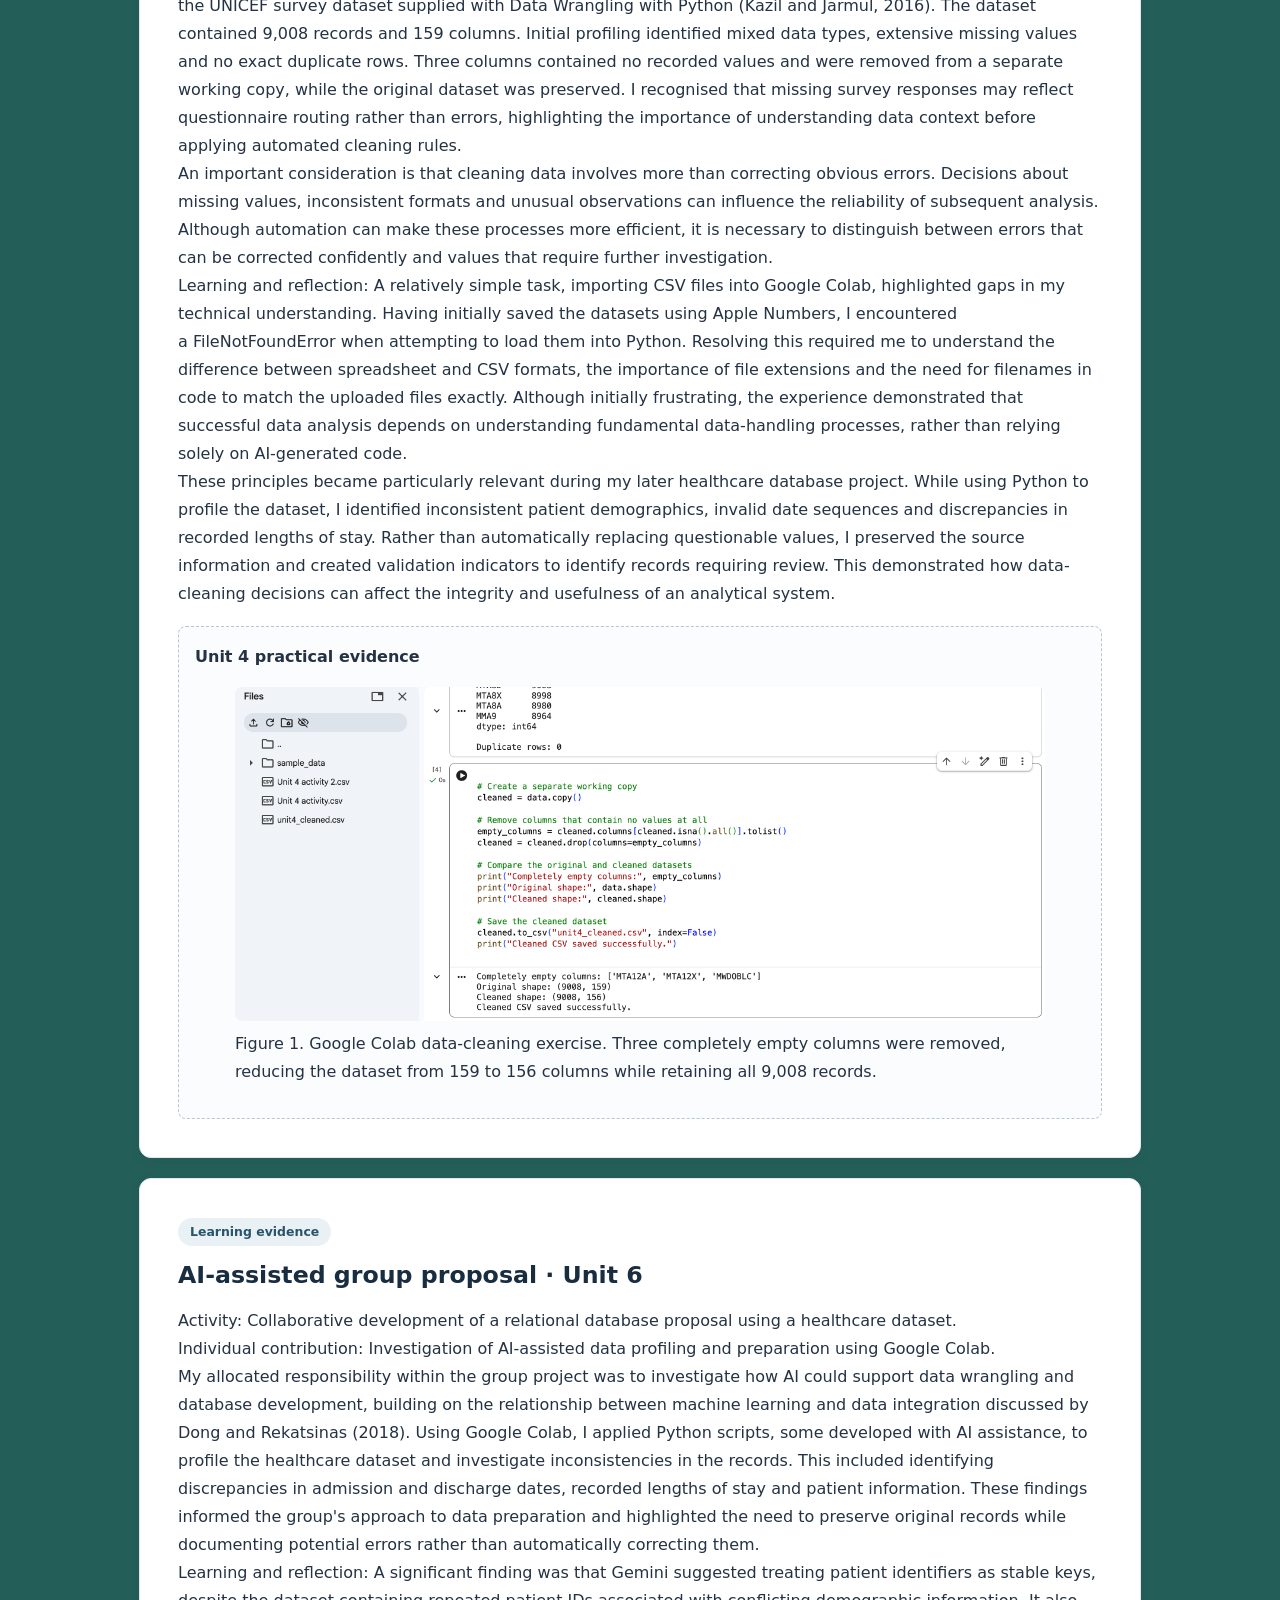
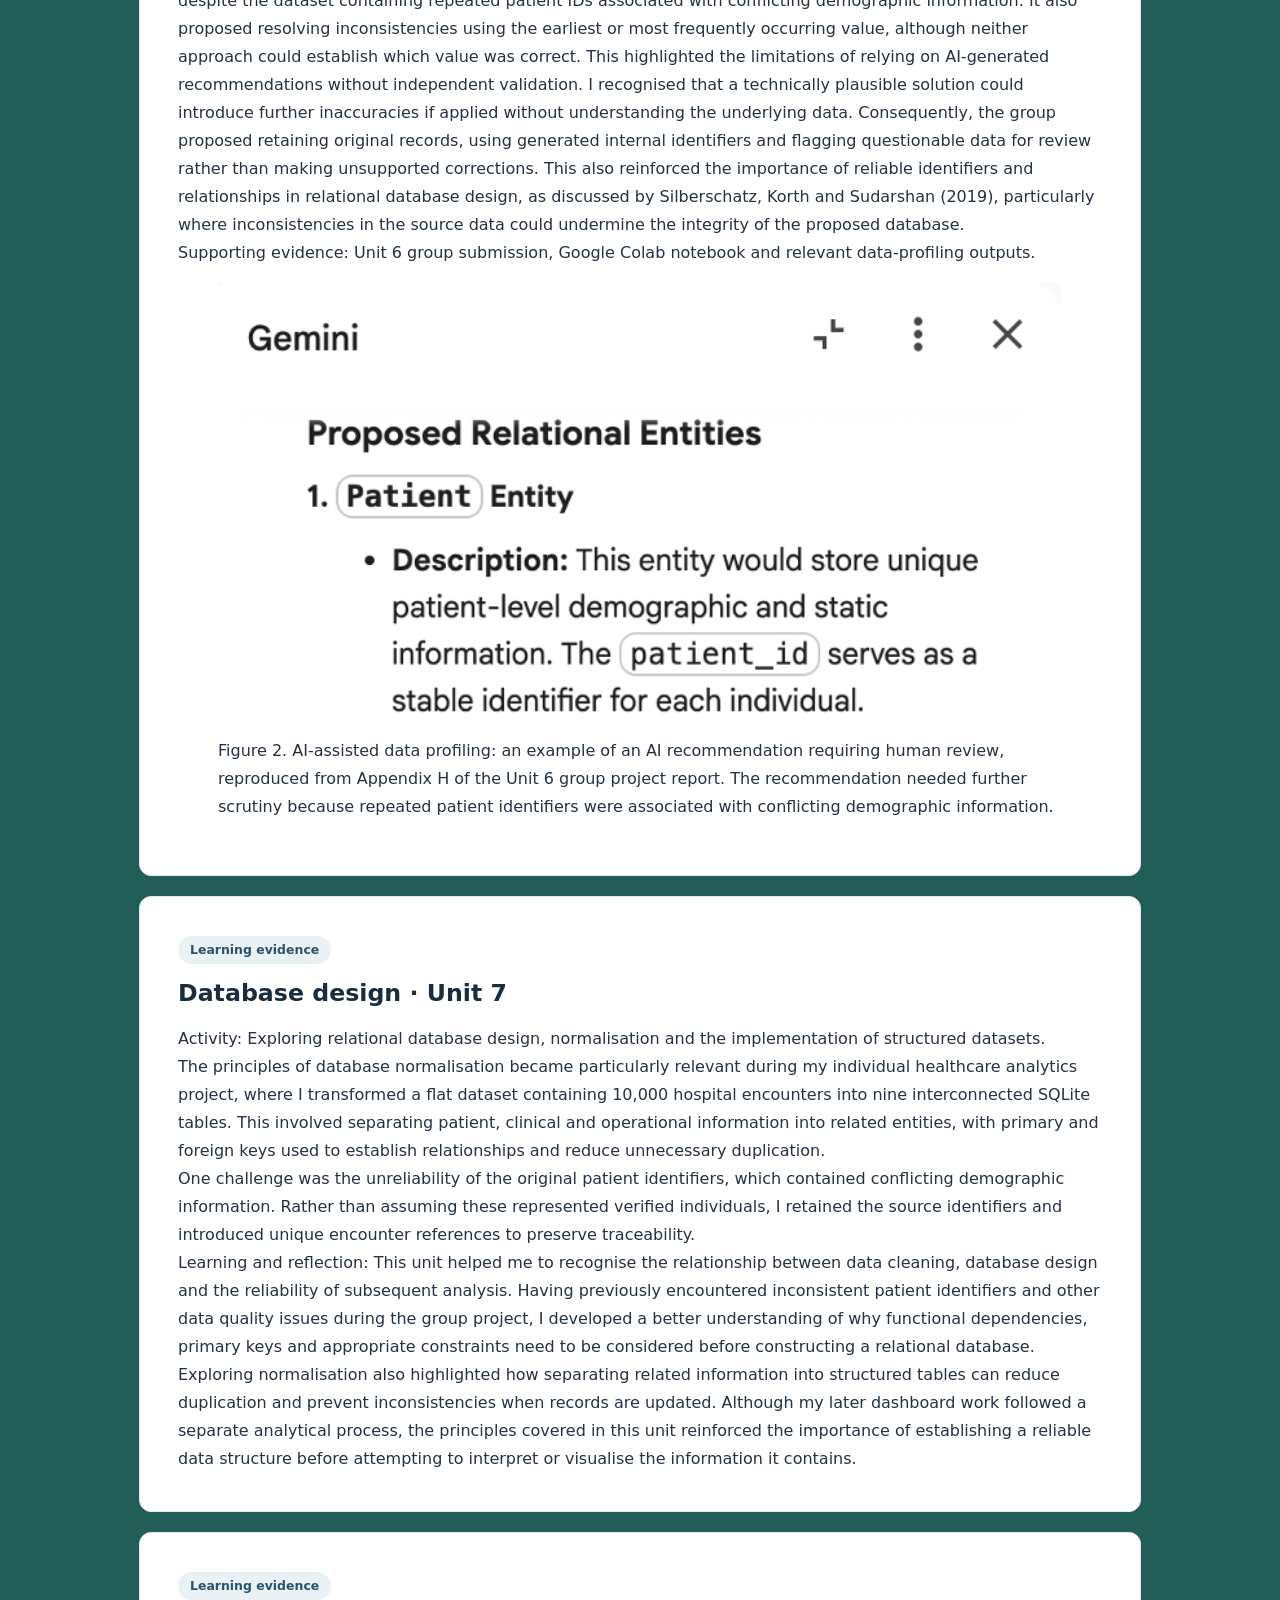
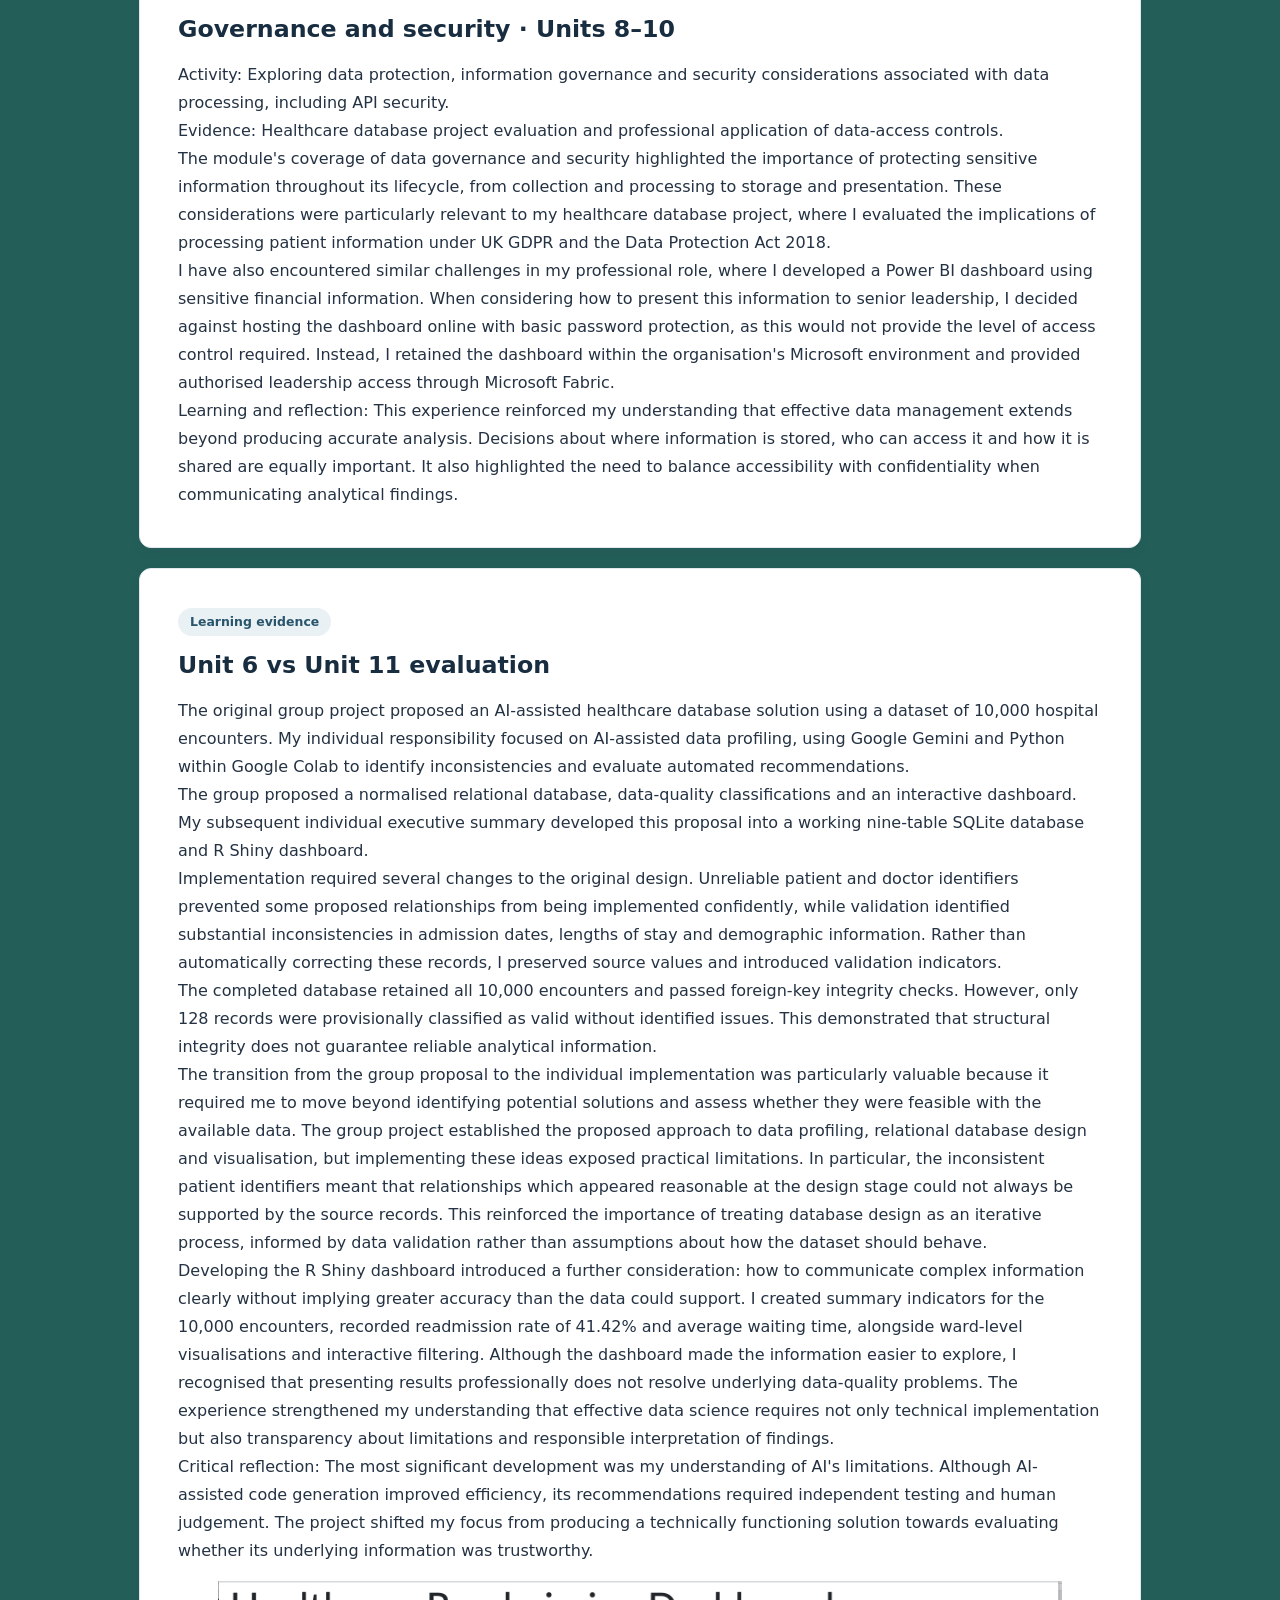
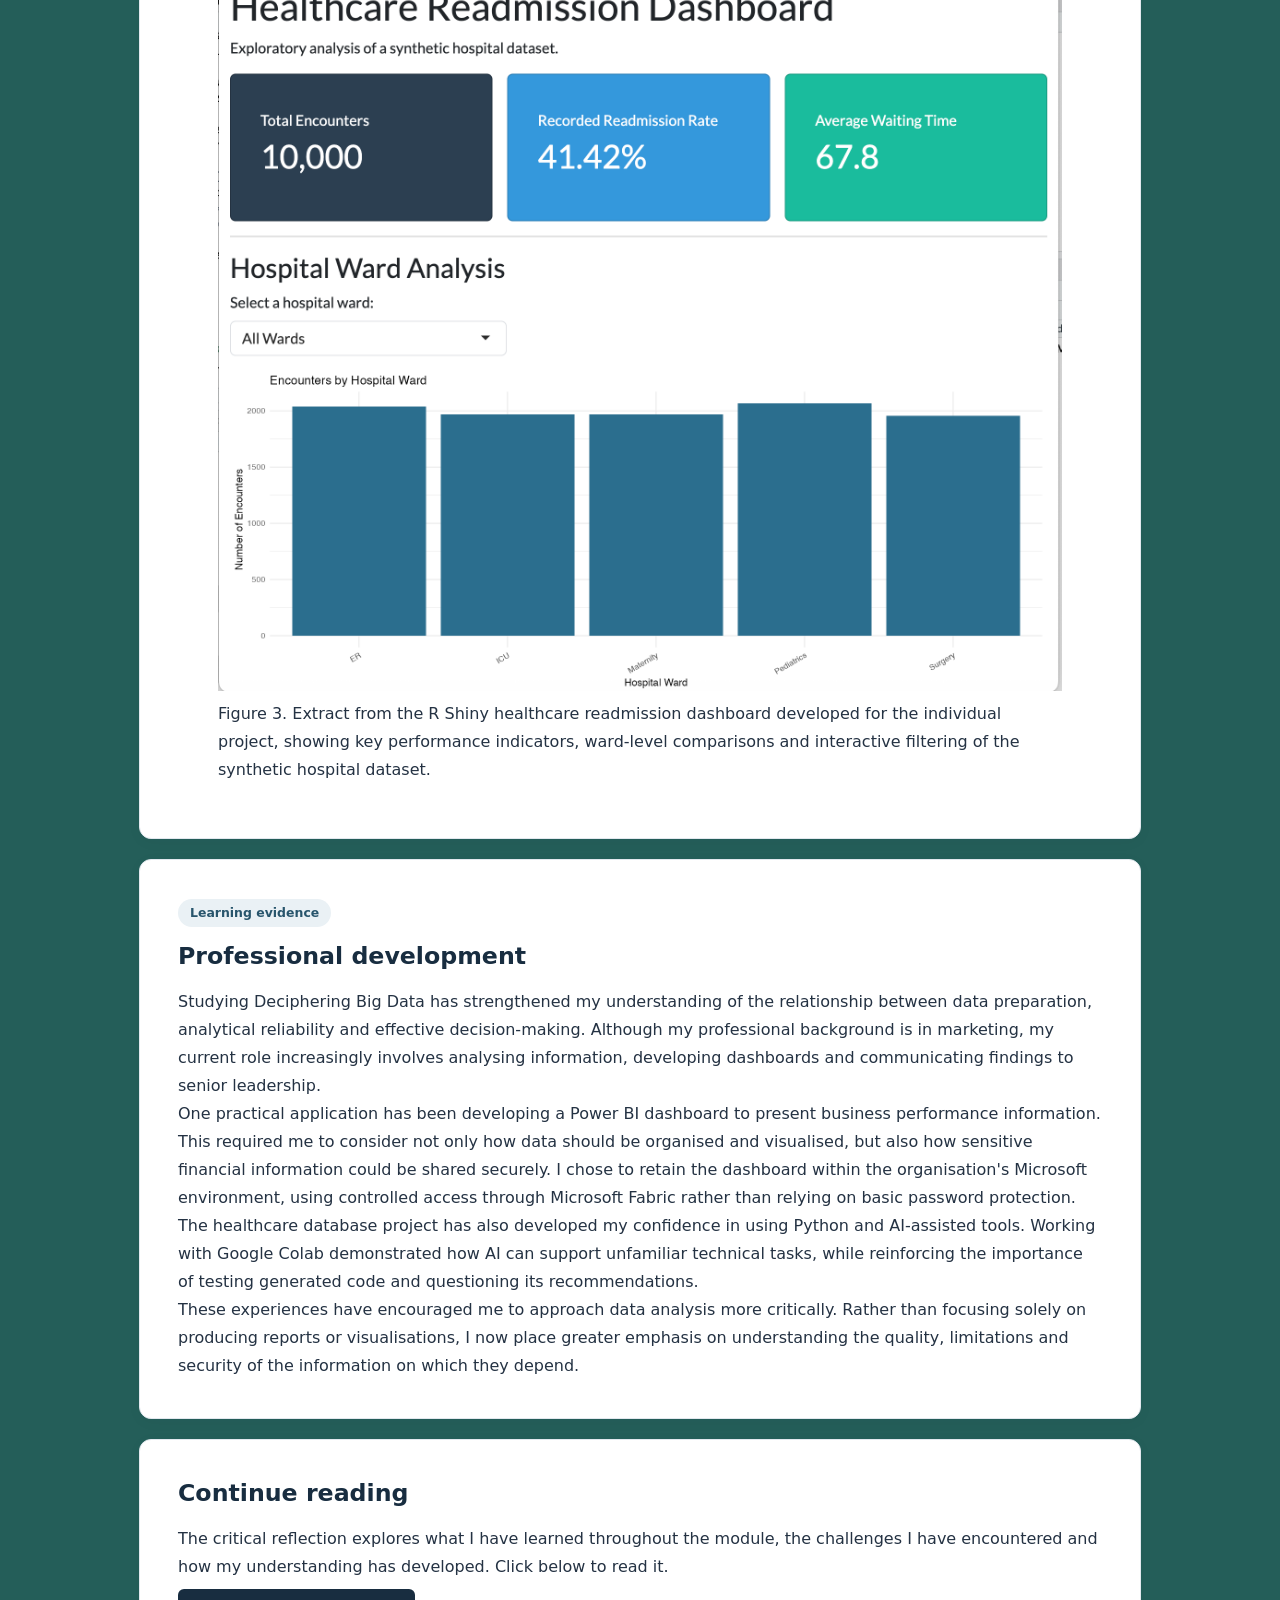
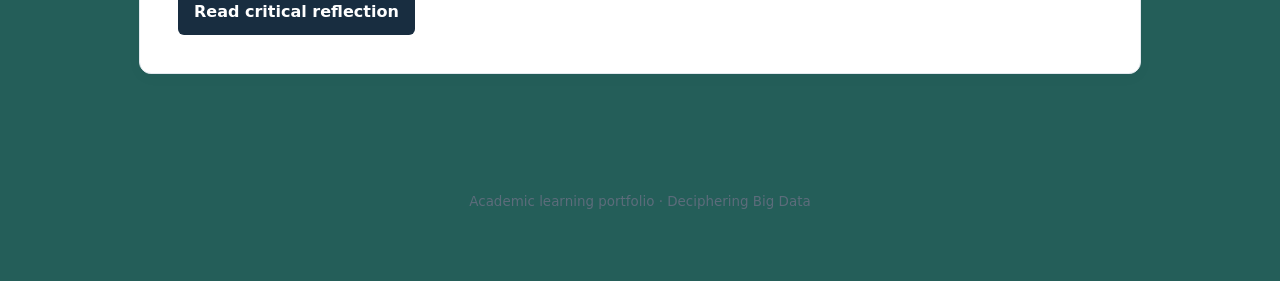
==== commit 321ab365: "Update index.html" ====
--- a/deciphering-big-data/index.html
+++ b/deciphering-big-data/index.html
@@ -11,7 +11,7 @@
       reducing the dataset from 159 to 156 columns
       while retaining all 9,008 records.
     </figcaption>
-  </figure></div></article><article id="ai"><span class="tag">Learning evidence</span><h2>AI-assisted group proposal · Unit 6</h2><p>Activity: Collaborative development of a relational database proposal using a healthcare dataset.</p><p>Individual contribution: Investigation of AI-assisted data profiling and preparation using Google Colab.</p><p>My allocated responsibility within the group project was to investigate how AI could support data wrangling and database development. Using Google Colab, I applied Python scripts, some developed with AI assistance, to profile the healthcare dataset and investigate inconsistencies in the records. This included identifying discrepancies in admission and discharge dates, recorded lengths of stay and patient information. These findings informed the group's approach to data preparation and highlighted the need to preserve original records while documenting potential errors rather than automatically correcting them.</p><p>Learning and reflection: A significant finding was that Gemini suggested treating patient identifiers as stable keys, despite the dataset containing repeated patient IDs associated with conflicting demographic information. It also proposed resolving inconsistencies using the earliest or most frequently occurring value, although neither approach could establish which value was correct. This highlighted the limitations of relying on AI-generated recommendations without independent validation. I recognised that a technically plausible solution could introduce further inaccuracies if applied without understanding the underlying data. Consequently, the group proposed retaining original records, using generated internal identifiers and flagging questionable data for review rather than making unsupported corrections.</p><p class="muted">Supporting evidence: Unit 6 group submission, Google Colab notebook and relevant data-profiling outputs.</p><figure>
+  </figure></div></article><article id="ai"><span class="tag">Learning evidence</span><h2>AI-assisted group proposal · Unit 6</h2><p>Activity: Collaborative development of a relational database proposal using a healthcare dataset.</p><p>Individual contribution: Investigation of AI-assisted data profiling and preparation using Google Colab.</p><p>My allocated responsibility within the group project was to investigate how AI could support data wrangling and database development, building on the relationship between machine learning and data integration discussed by Dong and Rekatsinas (2018). Using Google Colab, I applied Python scripts, some developed with AI assistance, to profile the healthcare dataset and investigate inconsistencies in the records. This included identifying discrepancies in admission and discharge dates, recorded lengths of stay and patient information. These findings informed the group's approach to data preparation and highlighted the need to preserve original records while documenting potential errors rather than automatically correcting them.</p><p>Learning and reflection: A significant finding was that Gemini suggested treating patient identifiers as stable keys, despite the dataset containing repeated patient IDs associated with conflicting demographic information. It also proposed resolving inconsistencies using the earliest or most frequently occurring value, although neither approach could establish which value was correct. This highlighted the limitations of relying on AI-generated recommendations without independent validation. I recognised that a technically plausible solution could introduce further inaccuracies if applied without understanding the underlying data. Consequently, the group proposed retaining original records, using generated internal identifiers and flagging questionable data for review rather than making unsupported corrections. This also reinforced the importance of reliable identifiers and relationships in relational database design, as discussed by Silberschatz, Korth and Sudarshan (2019), particularly where inconsistencies in the source data could undermine the integrity of the proposed database.</p><p class="muted">Supporting evidence: Unit 6 group submission, Google Colab notebook and relevant data-profiling outputs.</p><figure>
   <img src="../Appendix%20H.png"
        alt="Appendix H showing an AI recommendation about patient identifiers that required human review"
        style="width:100%;height:auto;">
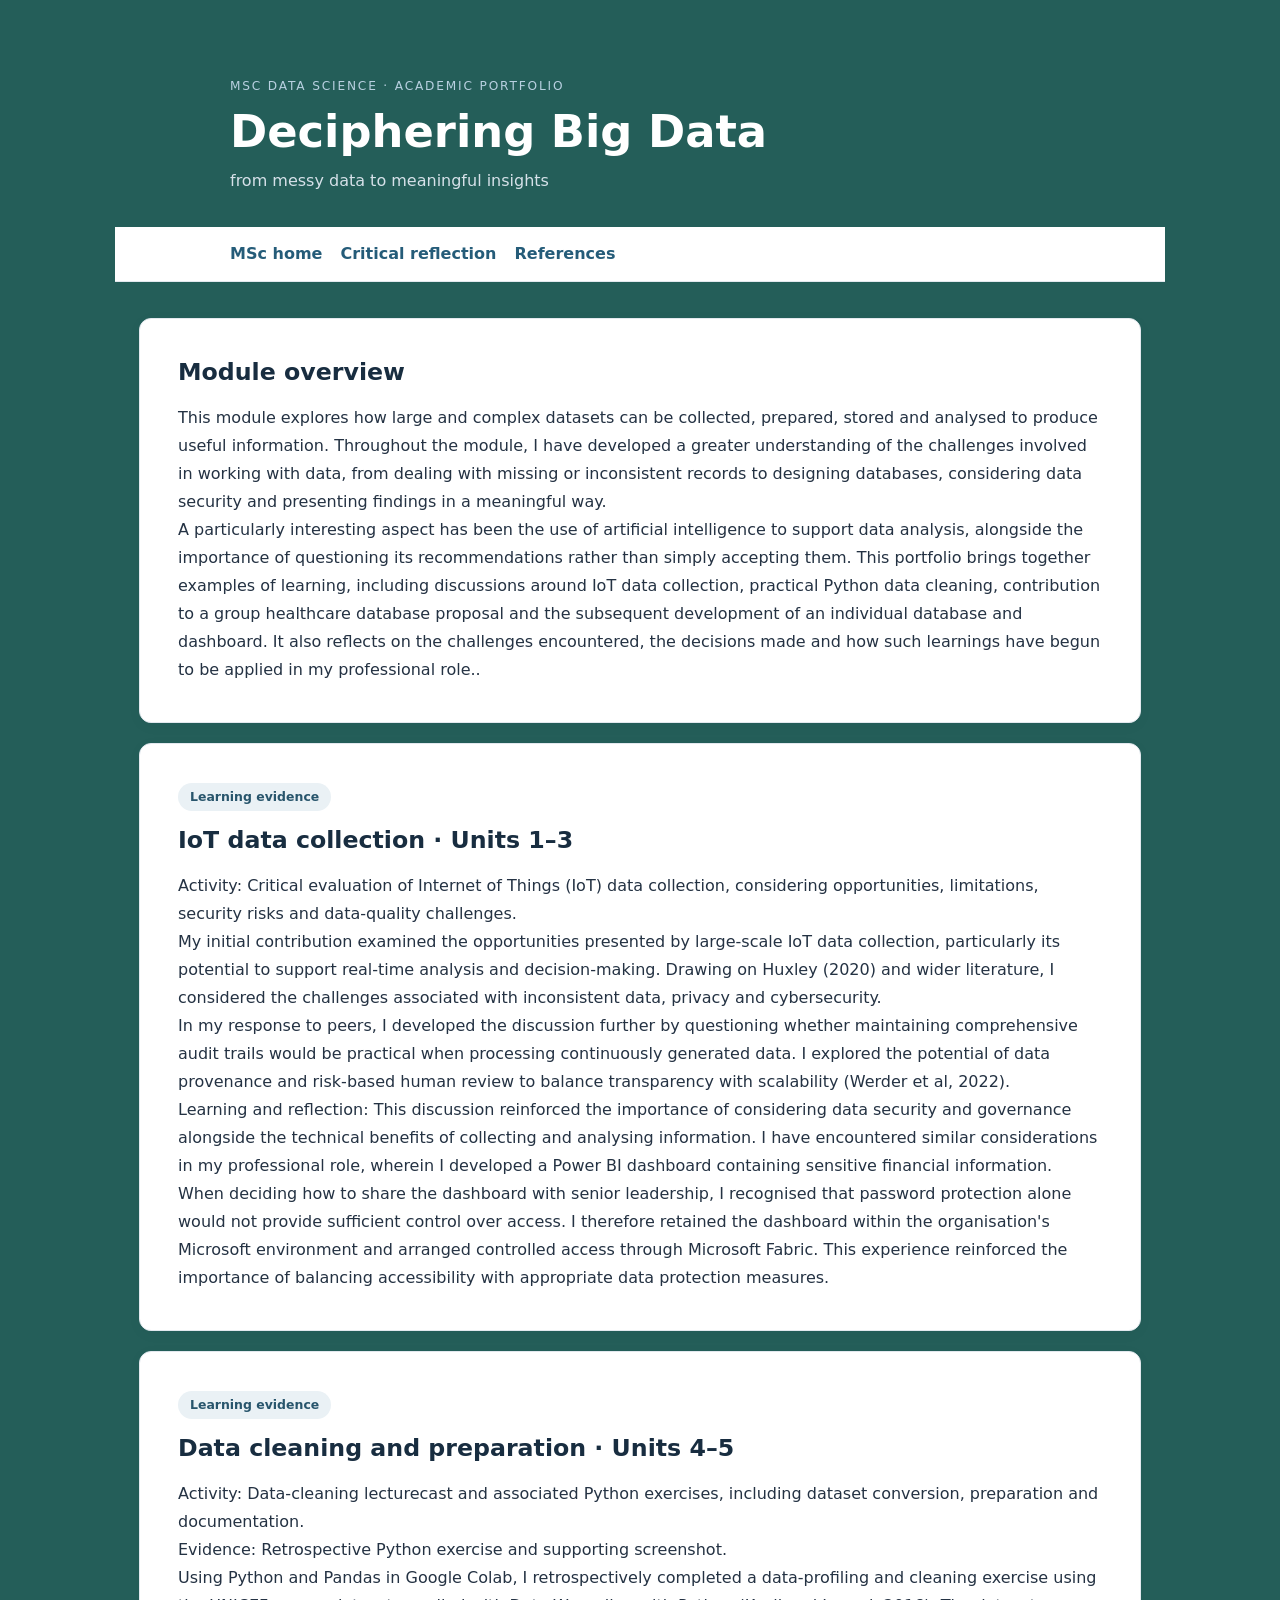
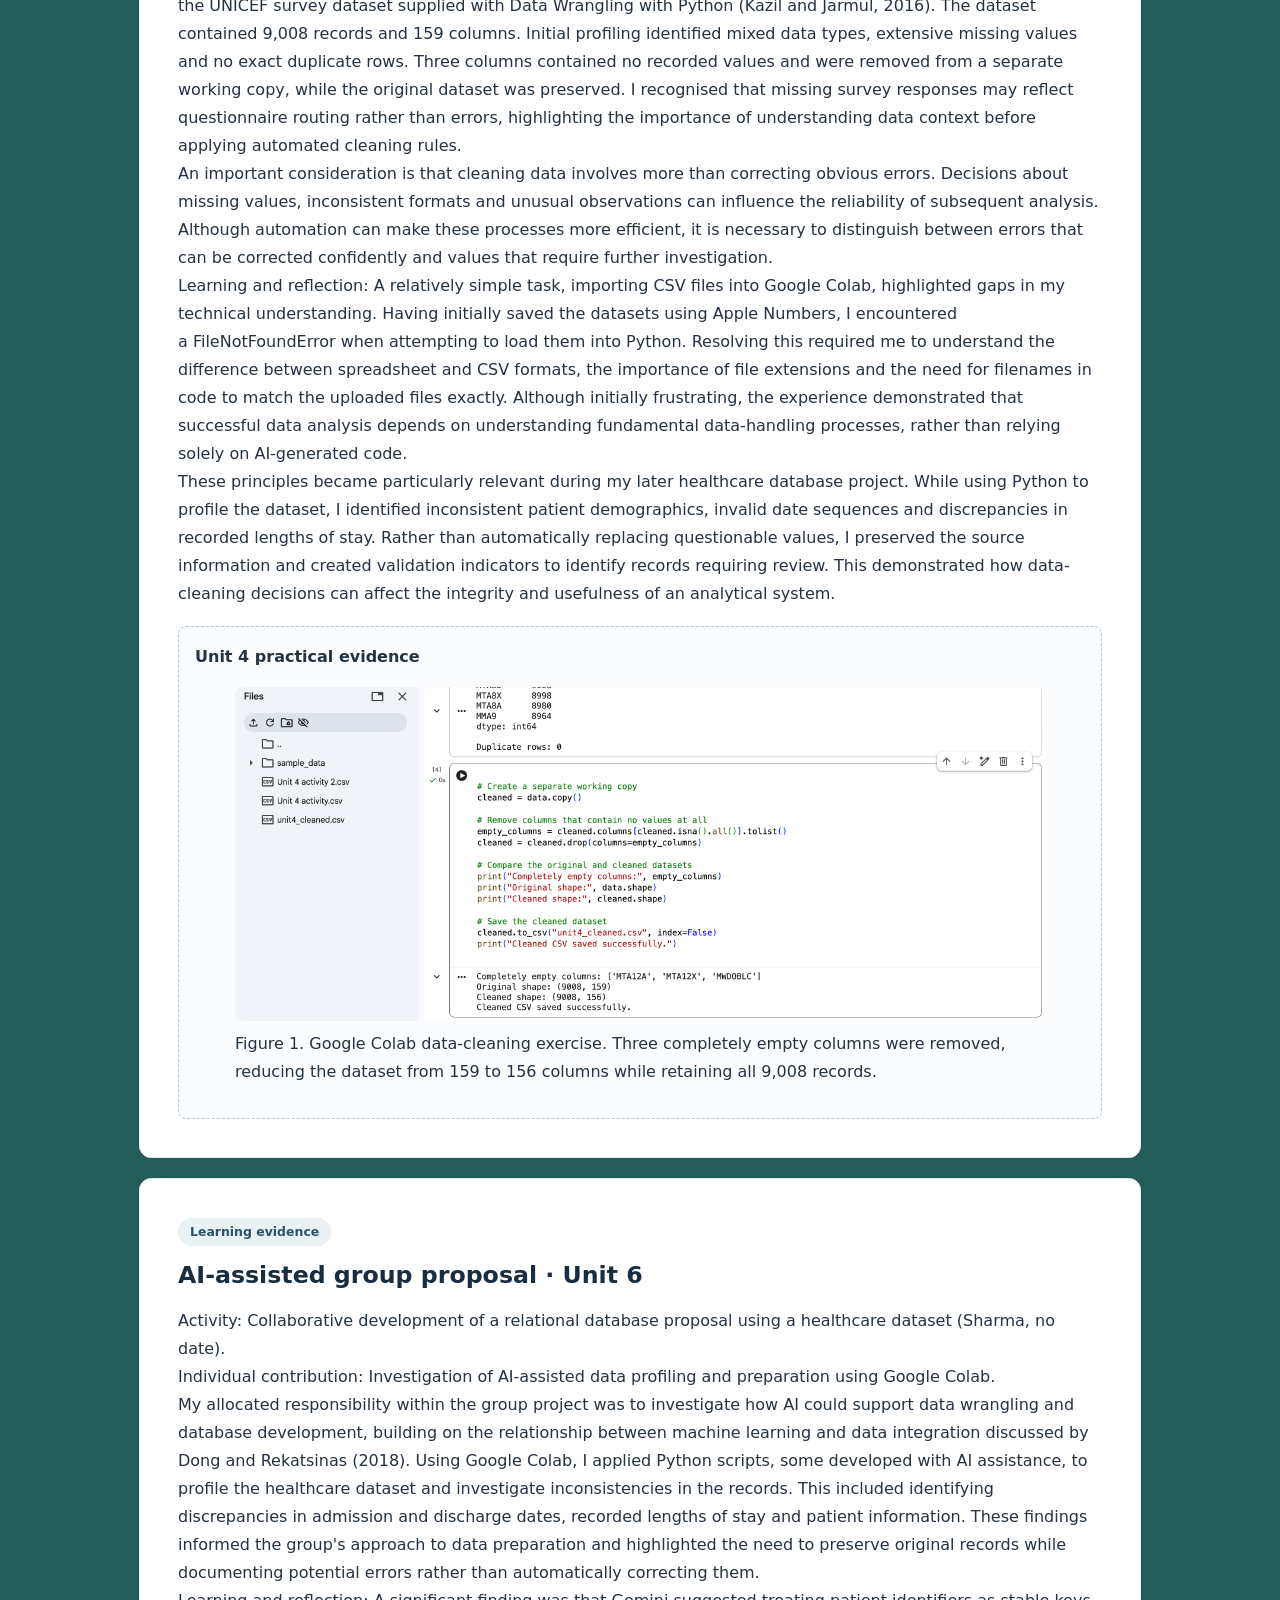
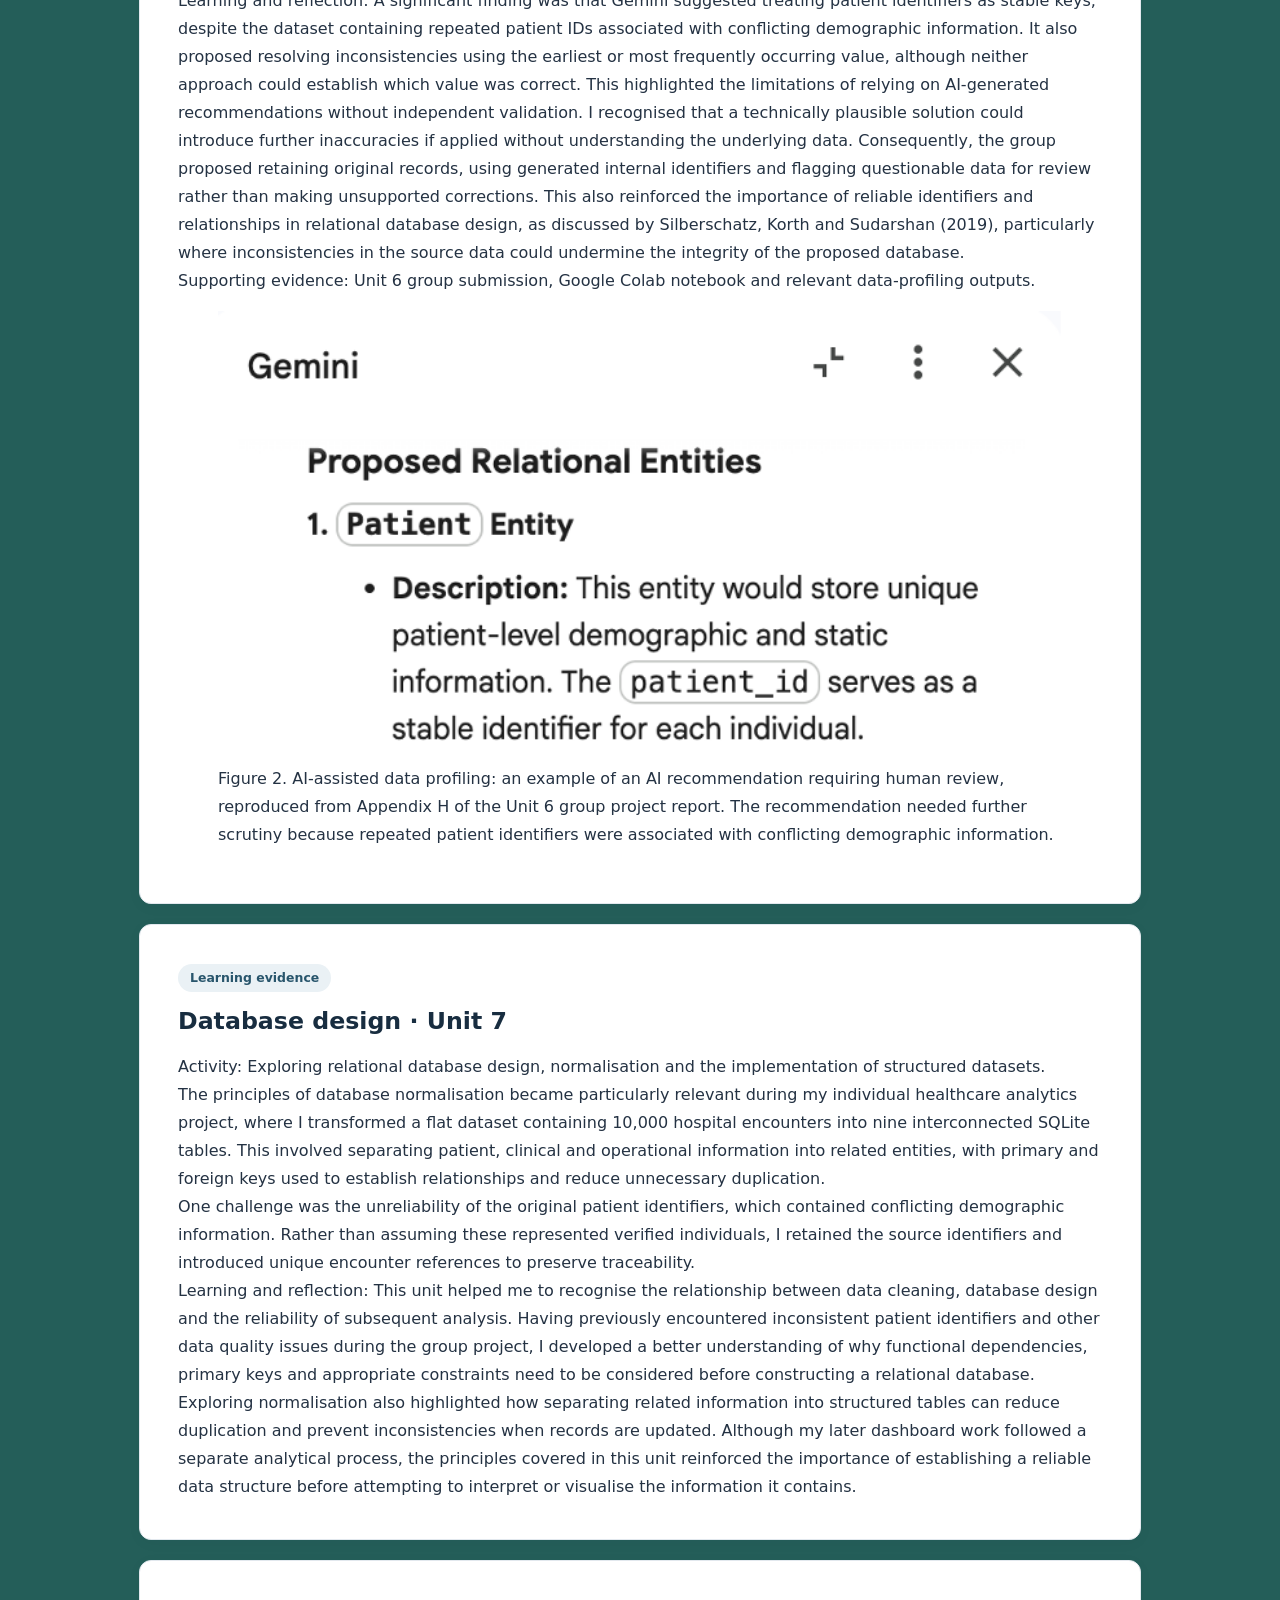
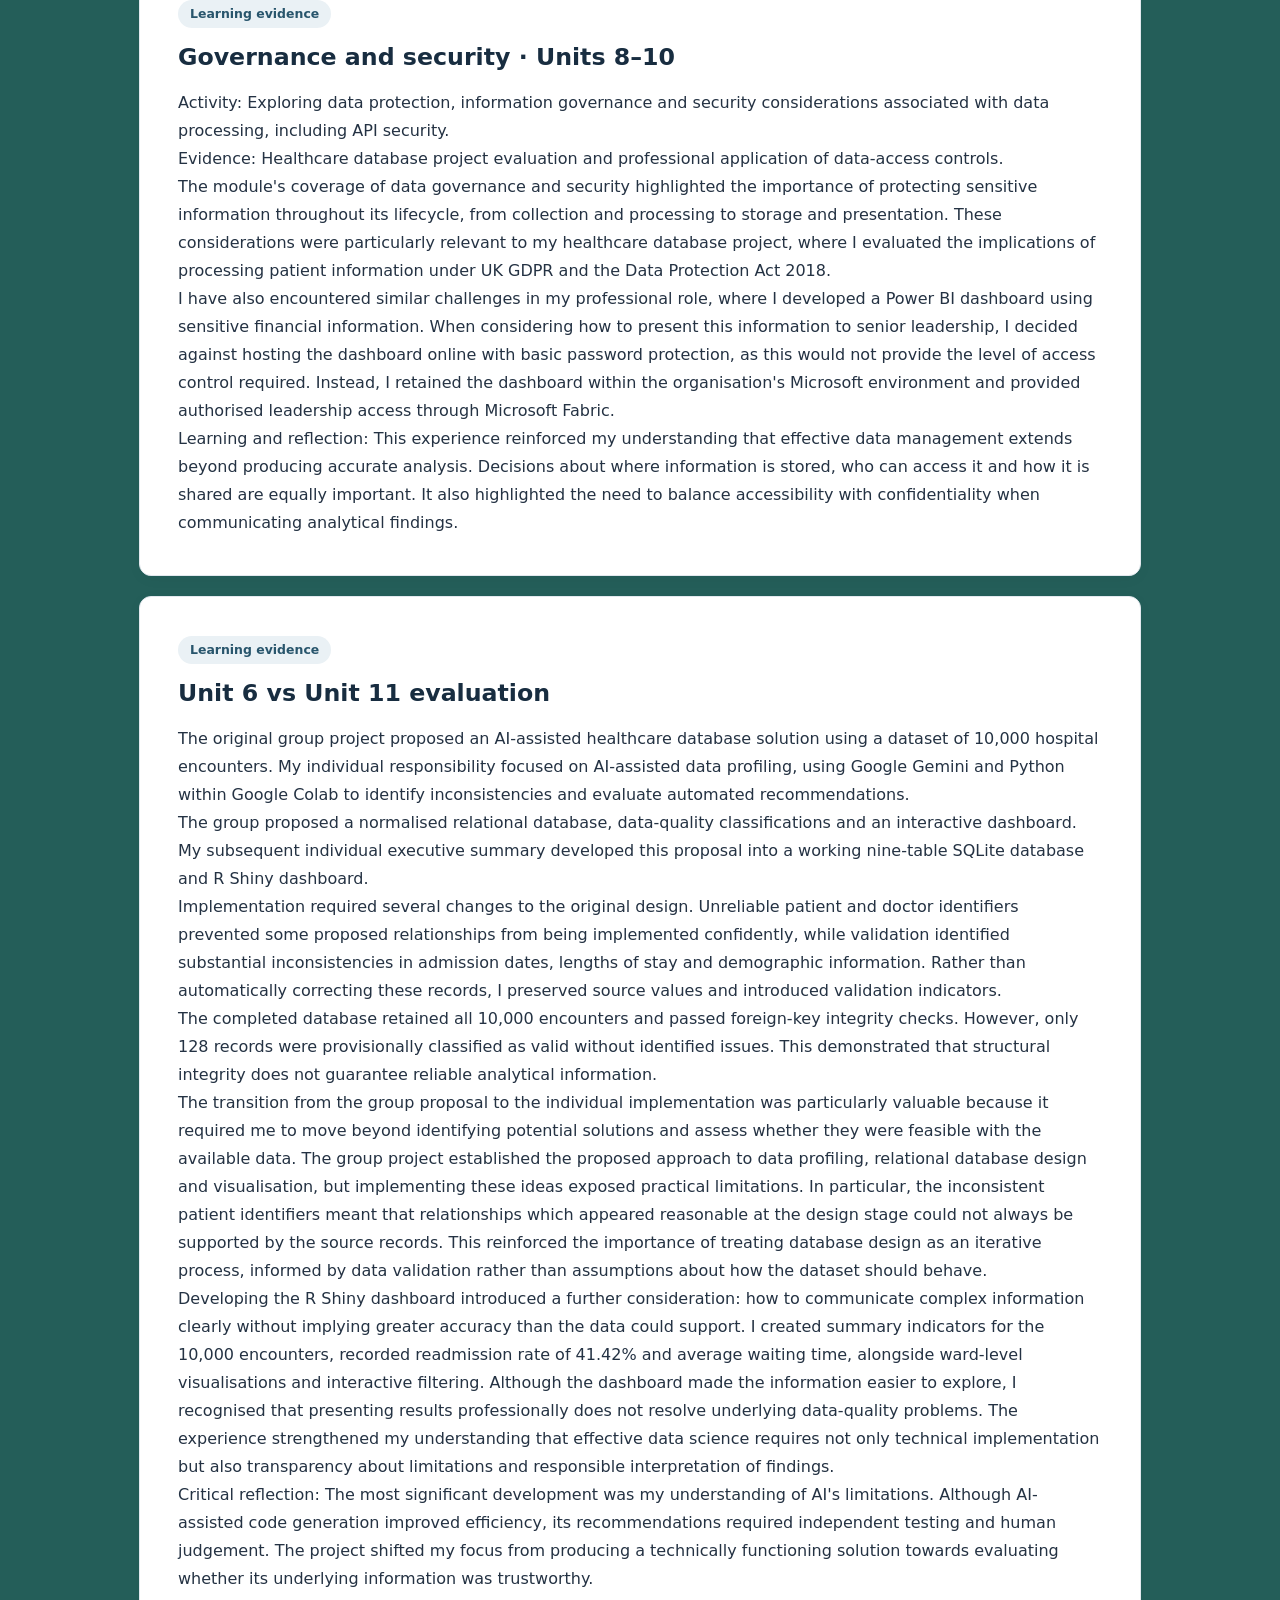
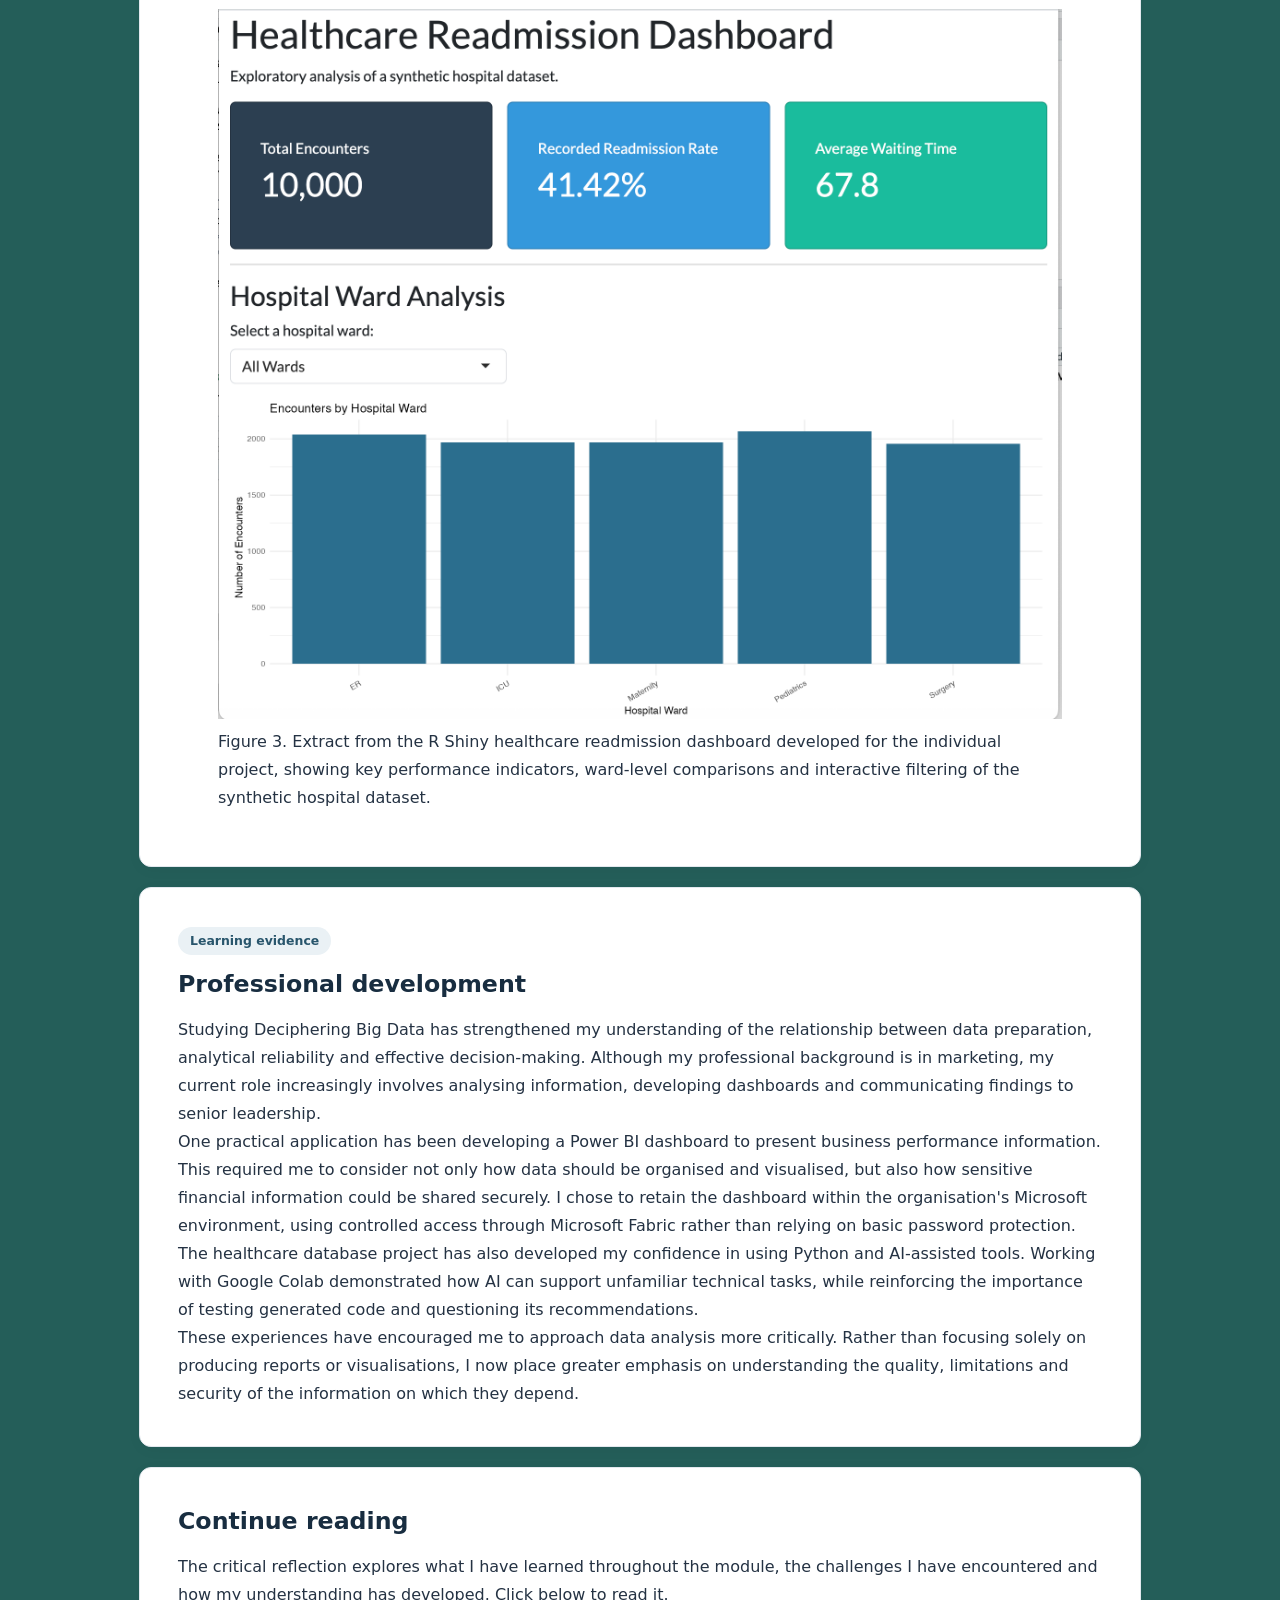
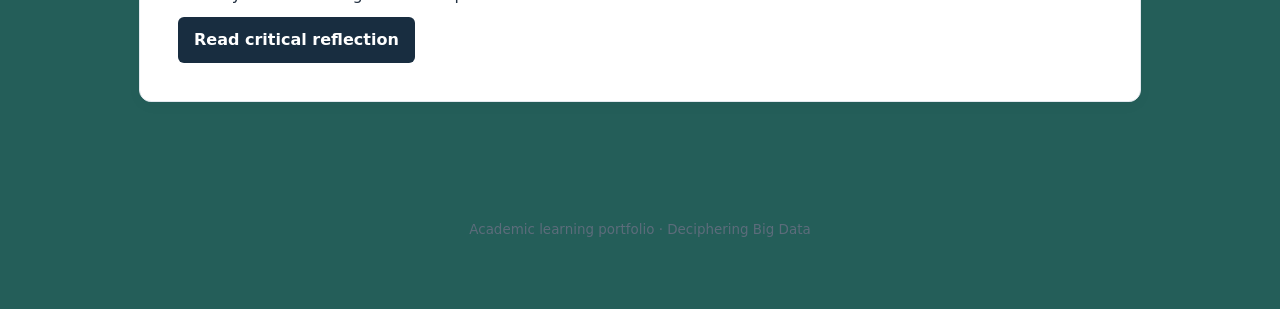
==== commit c57f741a: "Update index.html" ====
--- a/deciphering-big-data/index.html
+++ b/deciphering-big-data/index.html
@@ -11,7 +11,7 @@
       reducing the dataset from 159 to 156 columns
       while retaining all 9,008 records.
     </figcaption>
-  </figure></div></article><article id="ai"><span class="tag">Learning evidence</span><h2>AI-assisted group proposal · Unit 6</h2><p>Activity: Collaborative development of a relational database proposal using a healthcare dataset.</p><p>Individual contribution: Investigation of AI-assisted data profiling and preparation using Google Colab.</p><p>My allocated responsibility within the group project was to investigate how AI could support data wrangling and database development, building on the relationship between machine learning and data integration discussed by Dong and Rekatsinas (2018). Using Google Colab, I applied Python scripts, some developed with AI assistance, to profile the healthcare dataset and investigate inconsistencies in the records. This included identifying discrepancies in admission and discharge dates, recorded lengths of stay and patient information. These findings informed the group's approach to data preparation and highlighted the need to preserve original records while documenting potential errors rather than automatically correcting them.</p><p>Learning and reflection: A significant finding was that Gemini suggested treating patient identifiers as stable keys, despite the dataset containing repeated patient IDs associated with conflicting demographic information. It also proposed resolving inconsistencies using the earliest or most frequently occurring value, although neither approach could establish which value was correct. This highlighted the limitations of relying on AI-generated recommendations without independent validation. I recognised that a technically plausible solution could introduce further inaccuracies if applied without understanding the underlying data. Consequently, the group proposed retaining original records, using generated internal identifiers and flagging questionable data for review rather than making unsupported corrections. This also reinforced the importance of reliable identifiers and relationships in relational database design, as discussed by Silberschatz, Korth and Sudarshan (2019), particularly where inconsistencies in the source data could undermine the integrity of the proposed database.</p><p class="muted">Supporting evidence: Unit 6 group submission, Google Colab notebook and relevant data-profiling outputs.</p><figure>
+  </figure></div></article><article id="ai"><span class="tag">Learning evidence</span><h2>AI-assisted group proposal · Unit 6</h2><p>Activity: Collaborative development of a relational database proposal using a healthcare dataset (Sharma, no date).</p><p>Individual contribution: Investigation of AI-assisted data profiling and preparation using Google Colab.</p><p>My allocated responsibility within the group project was to investigate how AI could support data wrangling and database development, building on the relationship between machine learning and data integration discussed by Dong and Rekatsinas (2018). Using Google Colab, I applied Python scripts, some developed with AI assistance, to profile the healthcare dataset and investigate inconsistencies in the records. This included identifying discrepancies in admission and discharge dates, recorded lengths of stay and patient information. These findings informed the group's approach to data preparation and highlighted the need to preserve original records while documenting potential errors rather than automatically correcting them.</p><p>Learning and reflection: A significant finding was that Gemini suggested treating patient identifiers as stable keys, despite the dataset containing repeated patient IDs associated with conflicting demographic information. It also proposed resolving inconsistencies using the earliest or most frequently occurring value, although neither approach could establish which value was correct. This highlighted the limitations of relying on AI-generated recommendations without independent validation. I recognised that a technically plausible solution could introduce further inaccuracies if applied without understanding the underlying data. Consequently, the group proposed retaining original records, using generated internal identifiers and flagging questionable data for review rather than making unsupported corrections. This also reinforced the importance of reliable identifiers and relationships in relational database design, as discussed by Silberschatz, Korth and Sudarshan (2019), particularly where inconsistencies in the source data could undermine the integrity of the proposed database.</p><p class="muted">Supporting evidence: Unit 6 group submission, Google Colab notebook and relevant data-profiling outputs.</p><figure>
   <img src="../Appendix%20H.png"
        alt="Appendix H showing an AI recommendation about patient identifiers that required human review"
        style="width:100%;height:auto;">
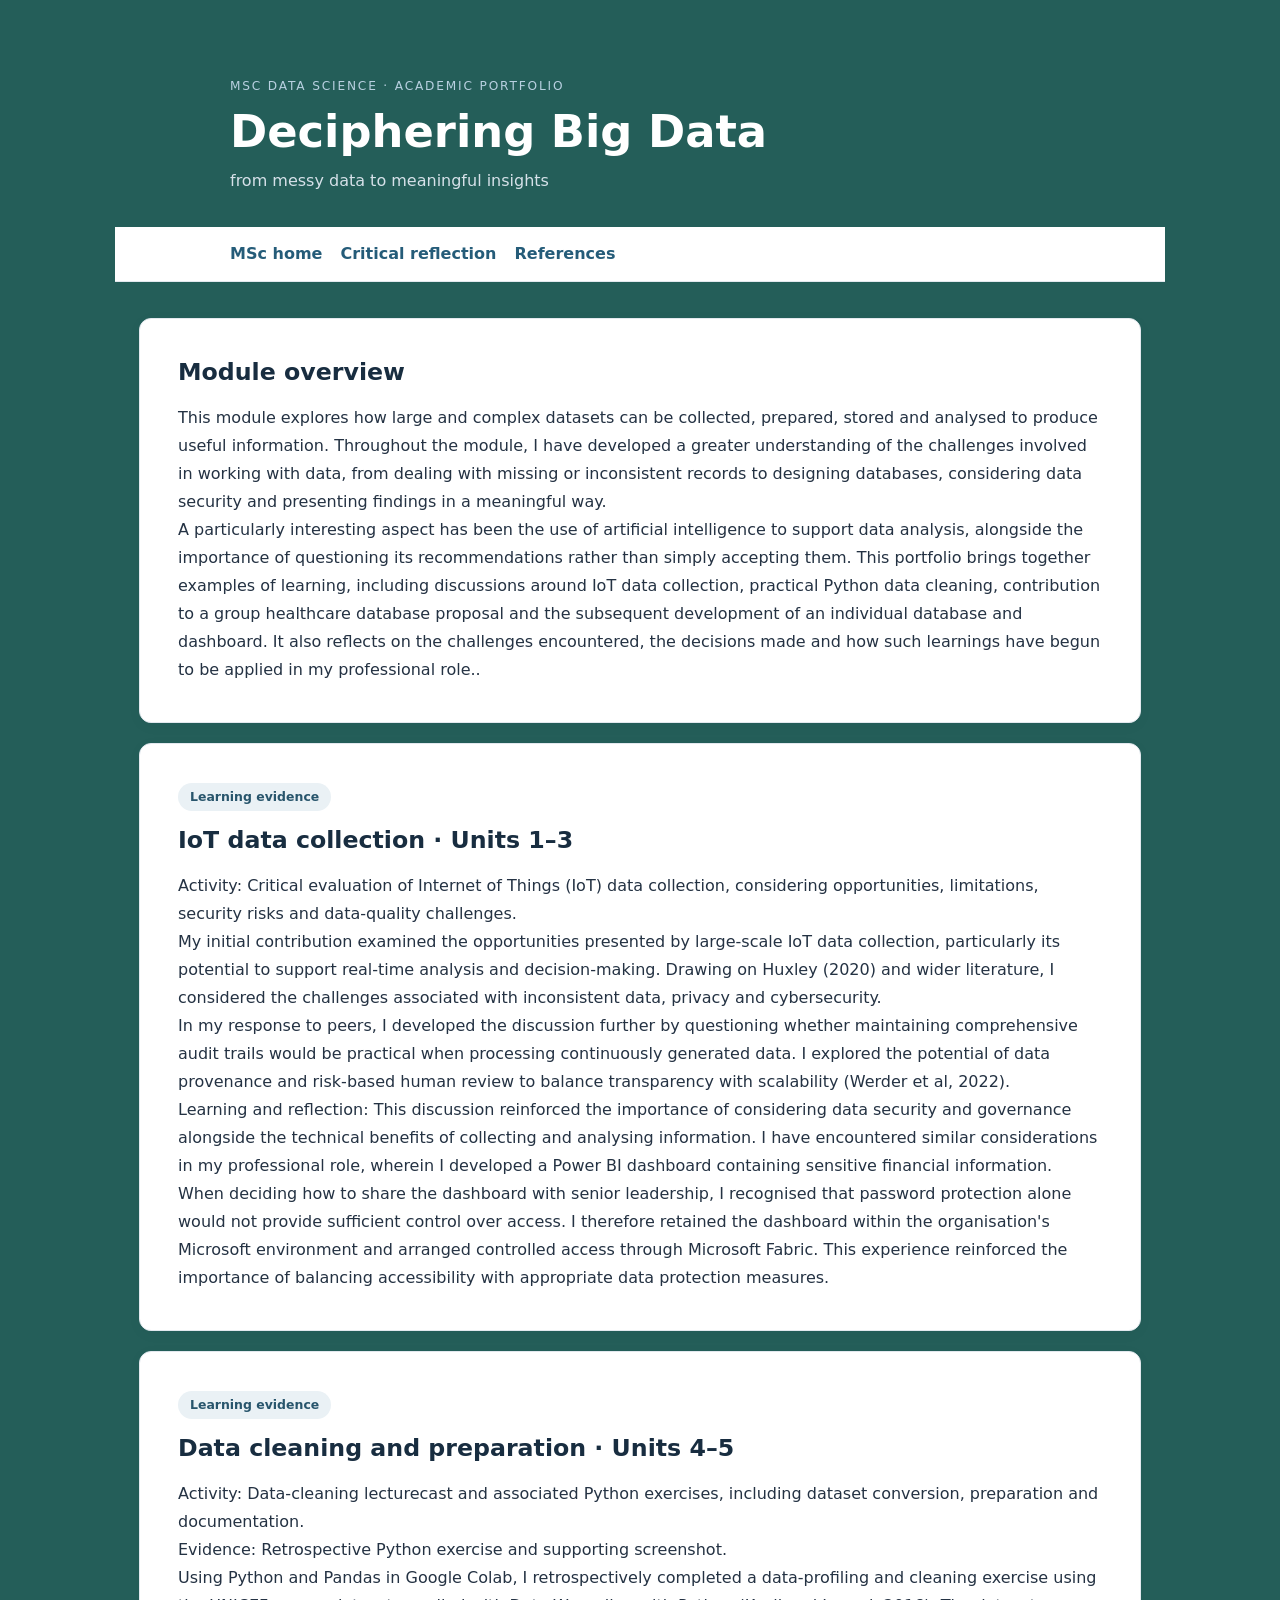
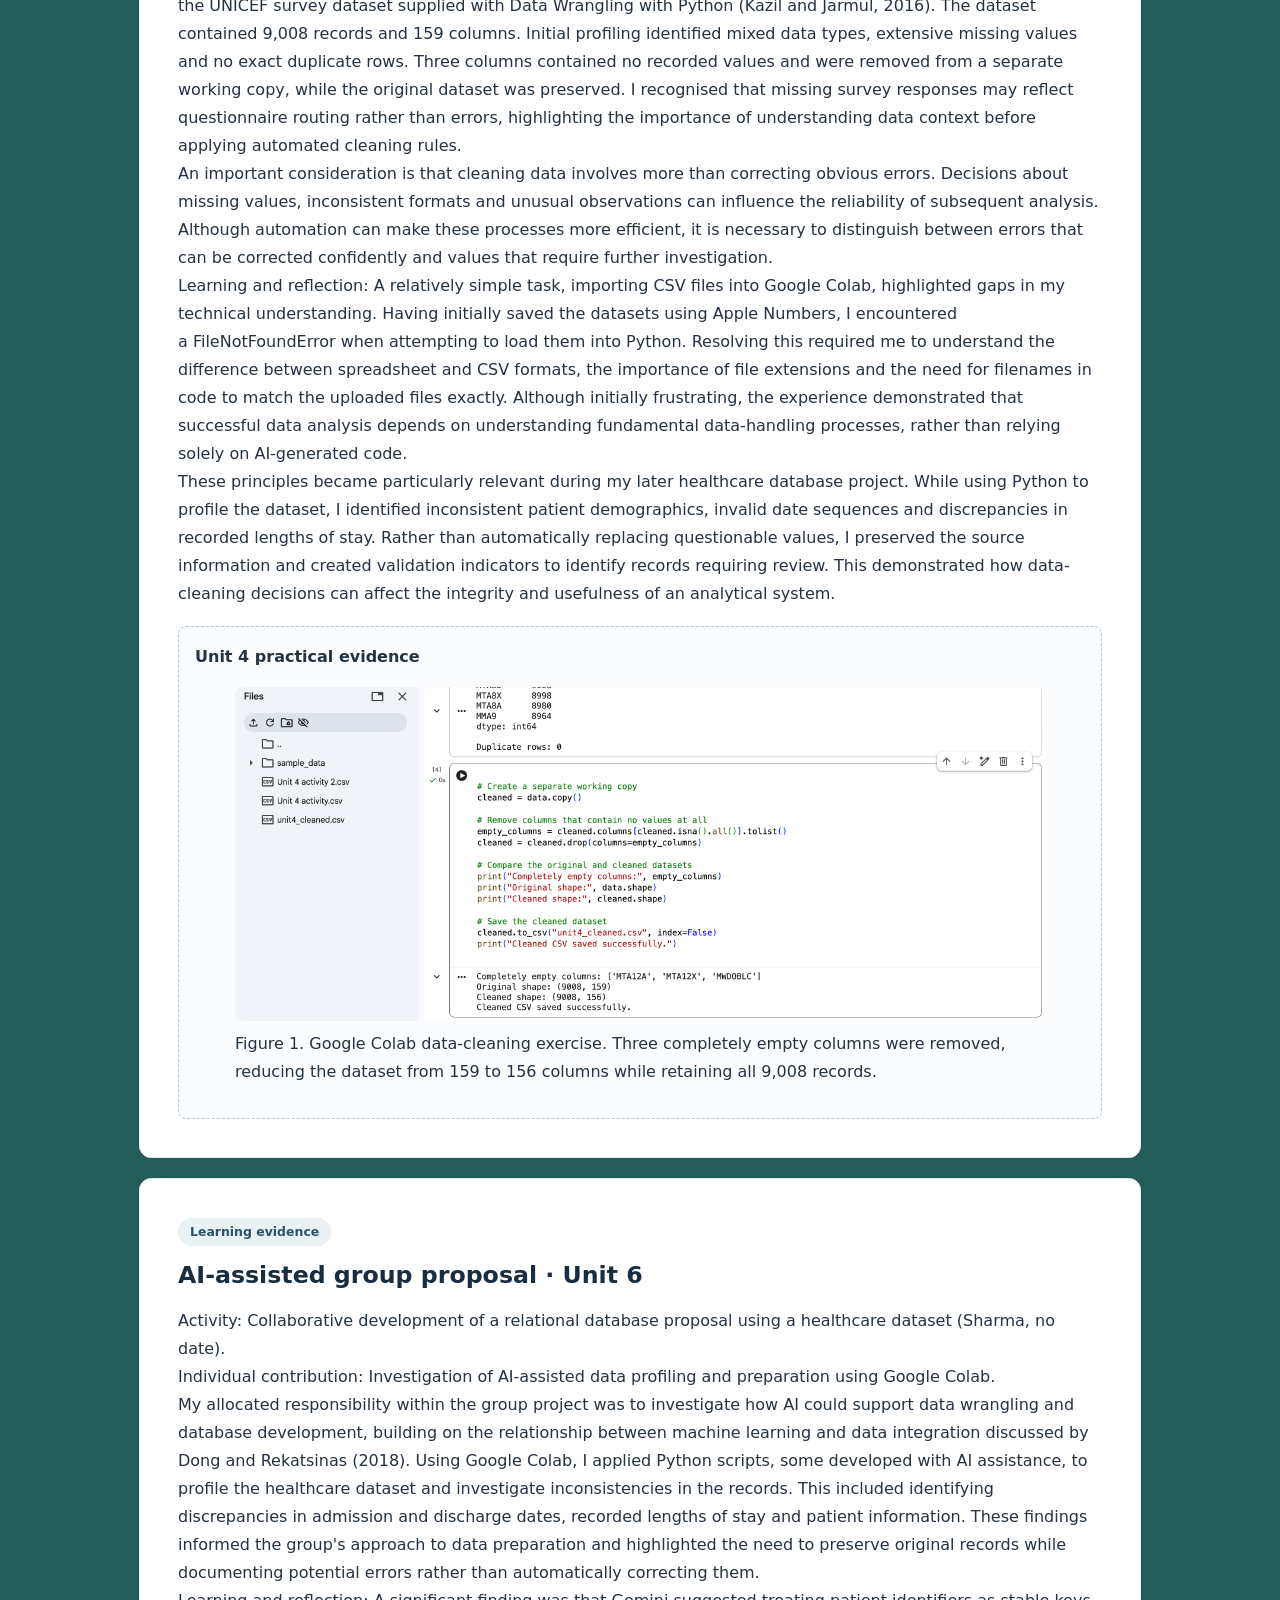
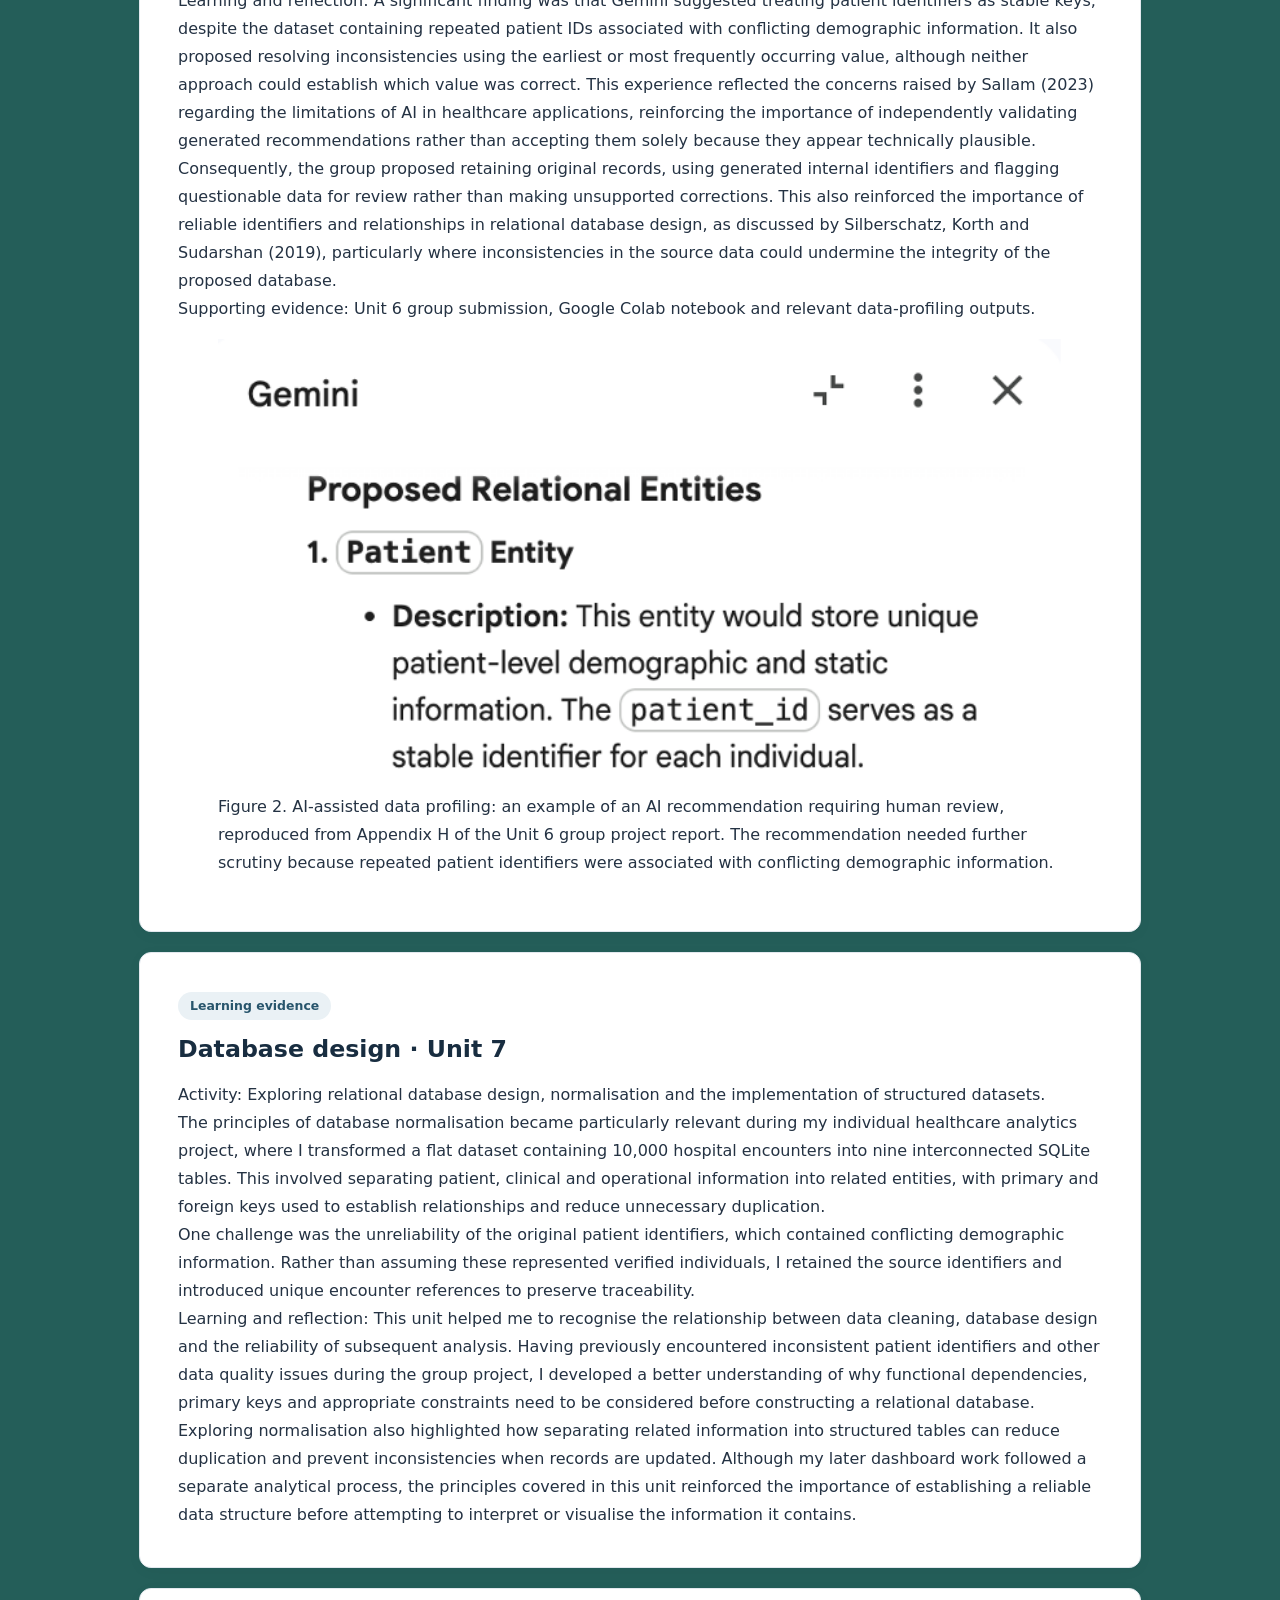
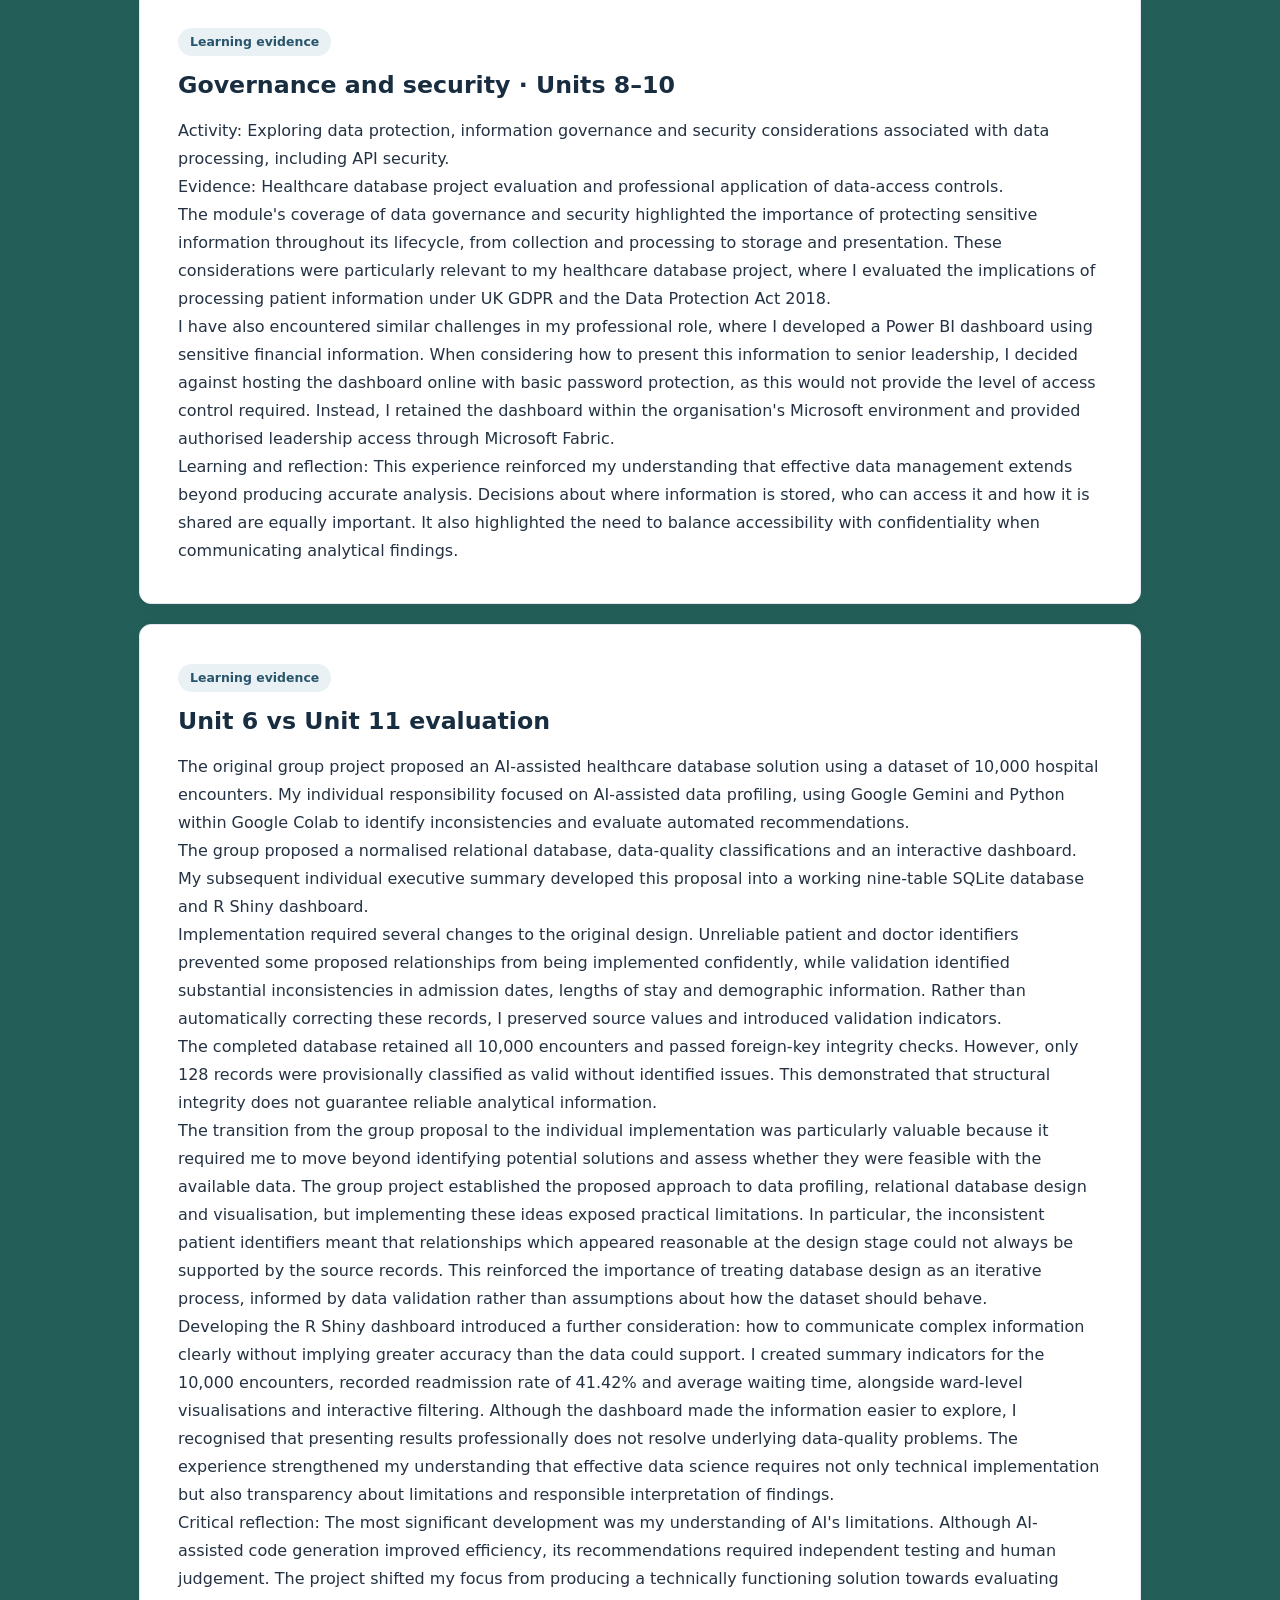
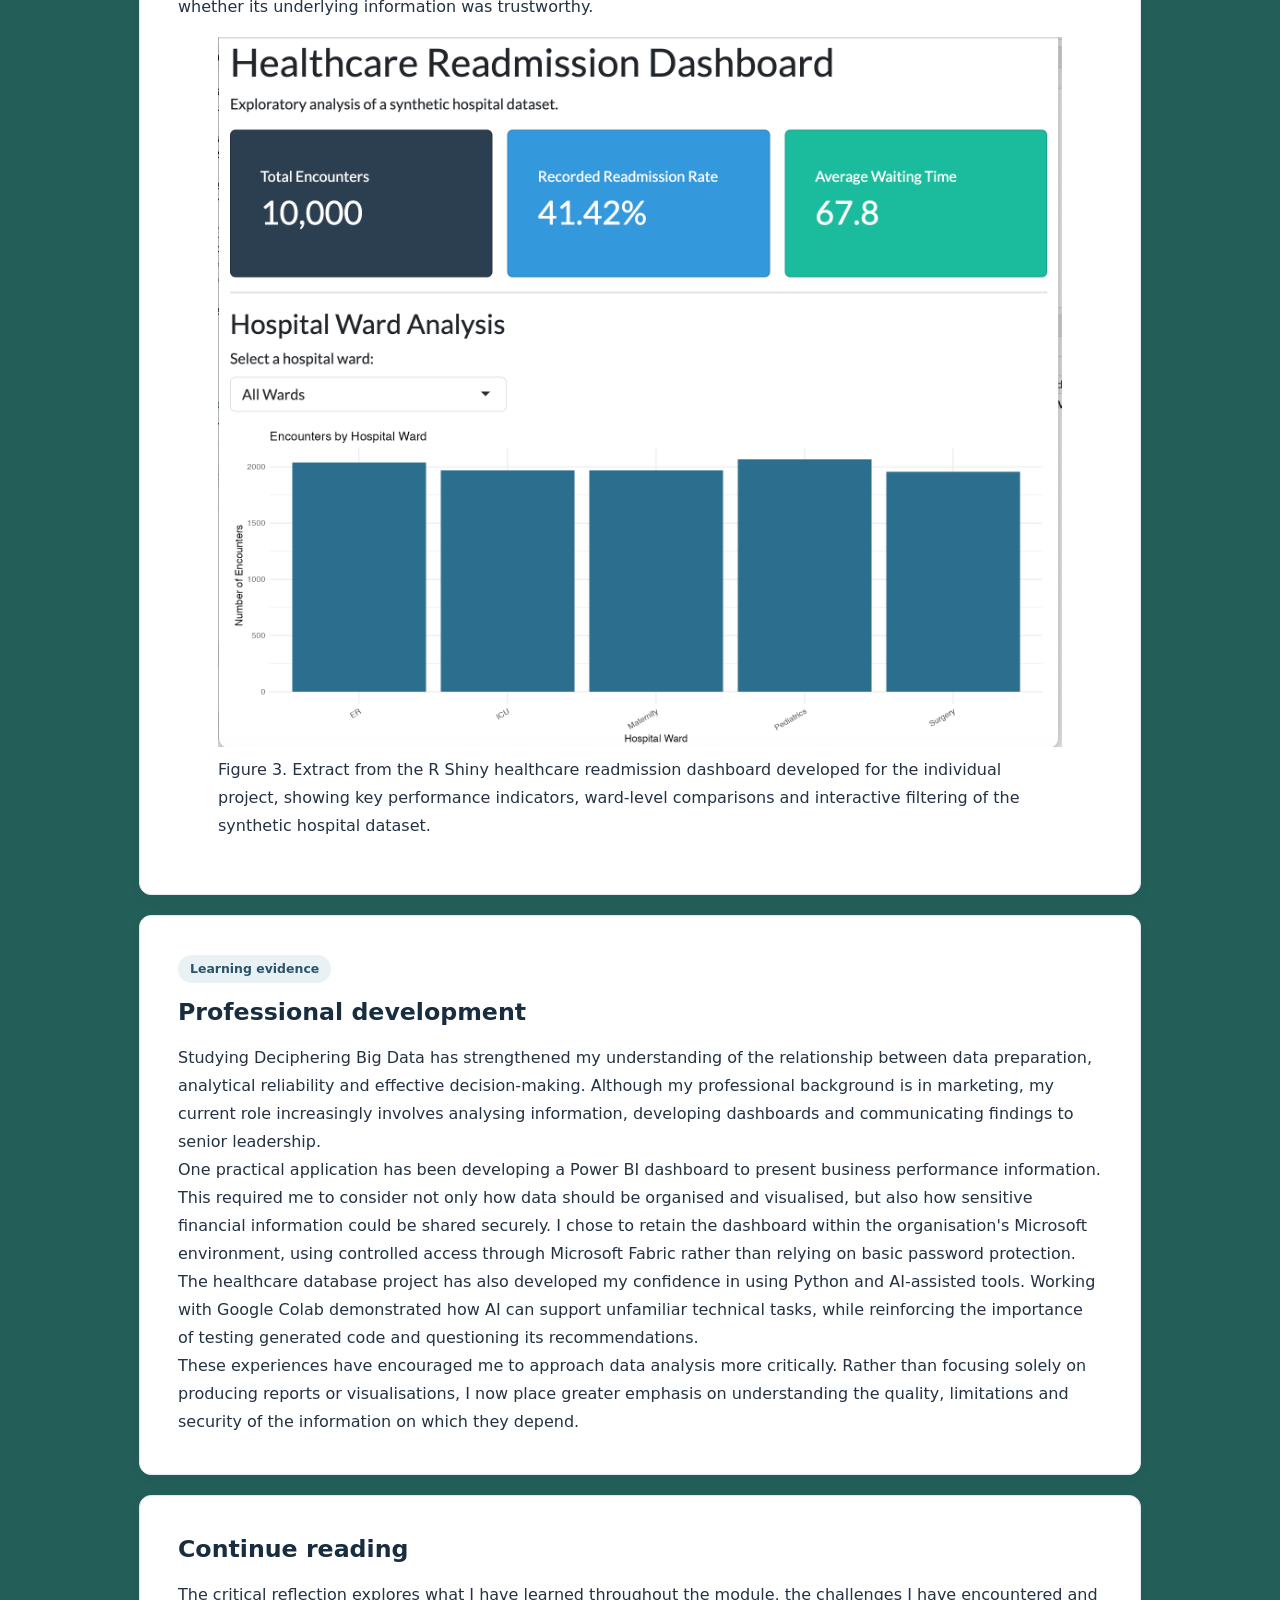
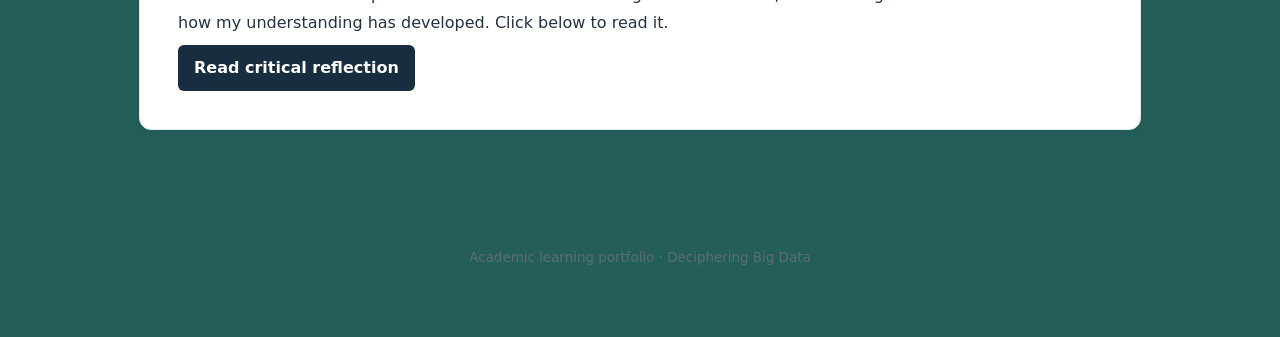
==== commit ea93d6ed: "Update index.html" ====
--- a/deciphering-big-data/index.html
+++ b/deciphering-big-data/index.html
@@ -11,7 +11,7 @@
       reducing the dataset from 159 to 156 columns
       while retaining all 9,008 records.
     </figcaption>
-  </figure></div></article><article id="ai"><span class="tag">Learning evidence</span><h2>AI-assisted group proposal · Unit 6</h2><p>Activity: Collaborative development of a relational database proposal using a healthcare dataset (Sharma, no date).</p><p>Individual contribution: Investigation of AI-assisted data profiling and preparation using Google Colab.</p><p>My allocated responsibility within the group project was to investigate how AI could support data wrangling and database development, building on the relationship between machine learning and data integration discussed by Dong and Rekatsinas (2018). Using Google Colab, I applied Python scripts, some developed with AI assistance, to profile the healthcare dataset and investigate inconsistencies in the records. This included identifying discrepancies in admission and discharge dates, recorded lengths of stay and patient information. These findings informed the group's approach to data preparation and highlighted the need to preserve original records while documenting potential errors rather than automatically correcting them.</p><p>Learning and reflection: A significant finding was that Gemini suggested treating patient identifiers as stable keys, despite the dataset containing repeated patient IDs associated with conflicting demographic information. It also proposed resolving inconsistencies using the earliest or most frequently occurring value, although neither approach could establish which value was correct. This highlighted the limitations of relying on AI-generated recommendations without independent validation. I recognised that a technically plausible solution could introduce further inaccuracies if applied without understanding the underlying data. Consequently, the group proposed retaining original records, using generated internal identifiers and flagging questionable data for review rather than making unsupported corrections. This also reinforced the importance of reliable identifiers and relationships in relational database design, as discussed by Silberschatz, Korth and Sudarshan (2019), particularly where inconsistencies in the source data could undermine the integrity of the proposed database.</p><p class="muted">Supporting evidence: Unit 6 group submission, Google Colab notebook and relevant data-profiling outputs.</p><figure>
+  </figure></div></article><article id="ai"><span class="tag">Learning evidence</span><h2>AI-assisted group proposal · Unit 6</h2><p>Activity: Collaborative development of a relational database proposal using a healthcare dataset (Sharma, no date).</p><p>Individual contribution: Investigation of AI-assisted data profiling and preparation using Google Colab.</p><p>My allocated responsibility within the group project was to investigate how AI could support data wrangling and database development, building on the relationship between machine learning and data integration discussed by Dong and Rekatsinas (2018). Using Google Colab, I applied Python scripts, some developed with AI assistance, to profile the healthcare dataset and investigate inconsistencies in the records. This included identifying discrepancies in admission and discharge dates, recorded lengths of stay and patient information. These findings informed the group's approach to data preparation and highlighted the need to preserve original records while documenting potential errors rather than automatically correcting them.</p><p>Learning and reflection: A significant finding was that Gemini suggested treating patient identifiers as stable keys, despite the dataset containing repeated patient IDs associated with conflicting demographic information. It also proposed resolving inconsistencies using the earliest or most frequently occurring value, although neither approach could establish which value was correct. This experience reflected the concerns raised by Sallam (2023) regarding the limitations of AI in healthcare applications, reinforcing the importance of independently validating generated recommendations rather than accepting them solely because they appear technically plausible. Consequently, the group proposed retaining original records, using generated internal identifiers and flagging questionable data for review rather than making unsupported corrections. This also reinforced the importance of reliable identifiers and relationships in relational database design, as discussed by Silberschatz, Korth and Sudarshan (2019), particularly where inconsistencies in the source data could undermine the integrity of the proposed database.</p><p class="muted">Supporting evidence: Unit 6 group submission, Google Colab notebook and relevant data-profiling outputs.</p><figure>
   <img src="../Appendix%20H.png"
        alt="Appendix H showing an AI recommendation about patient identifiers that required human review"
        style="width:100%;height:auto;">
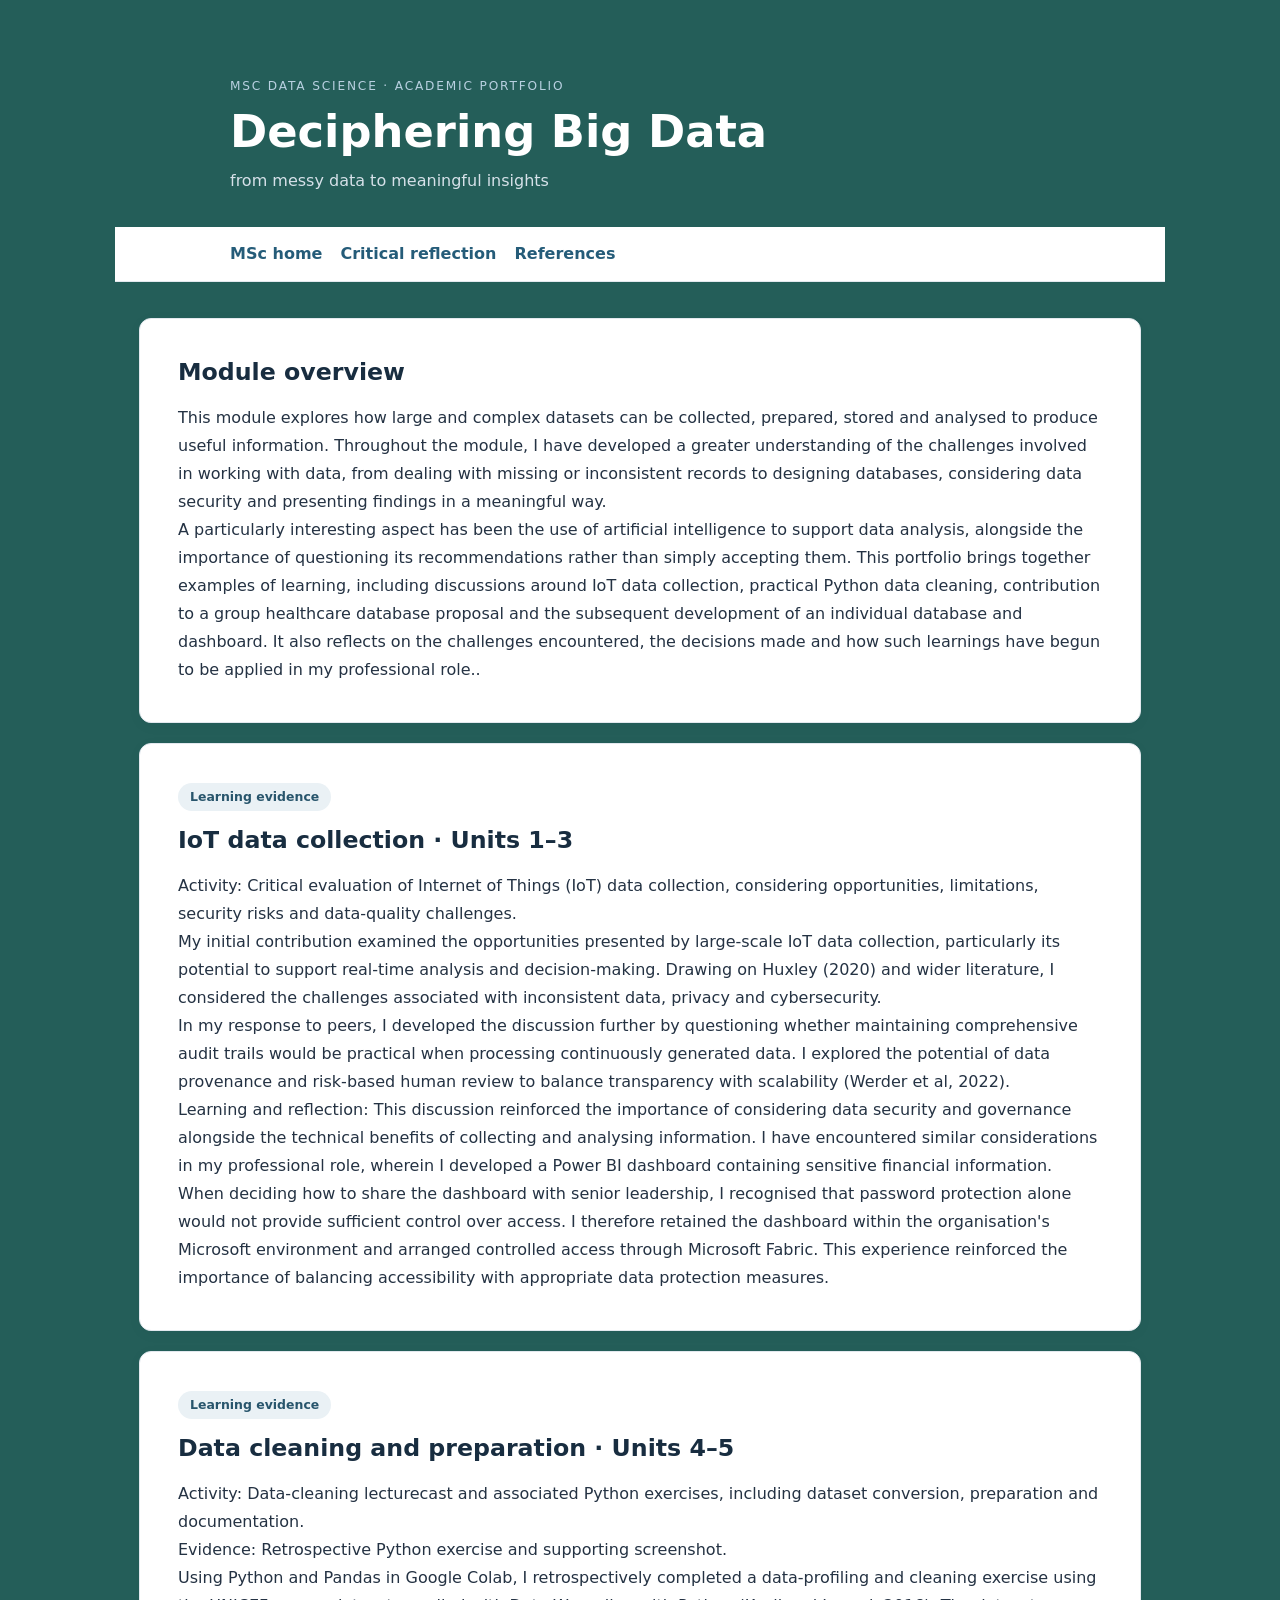
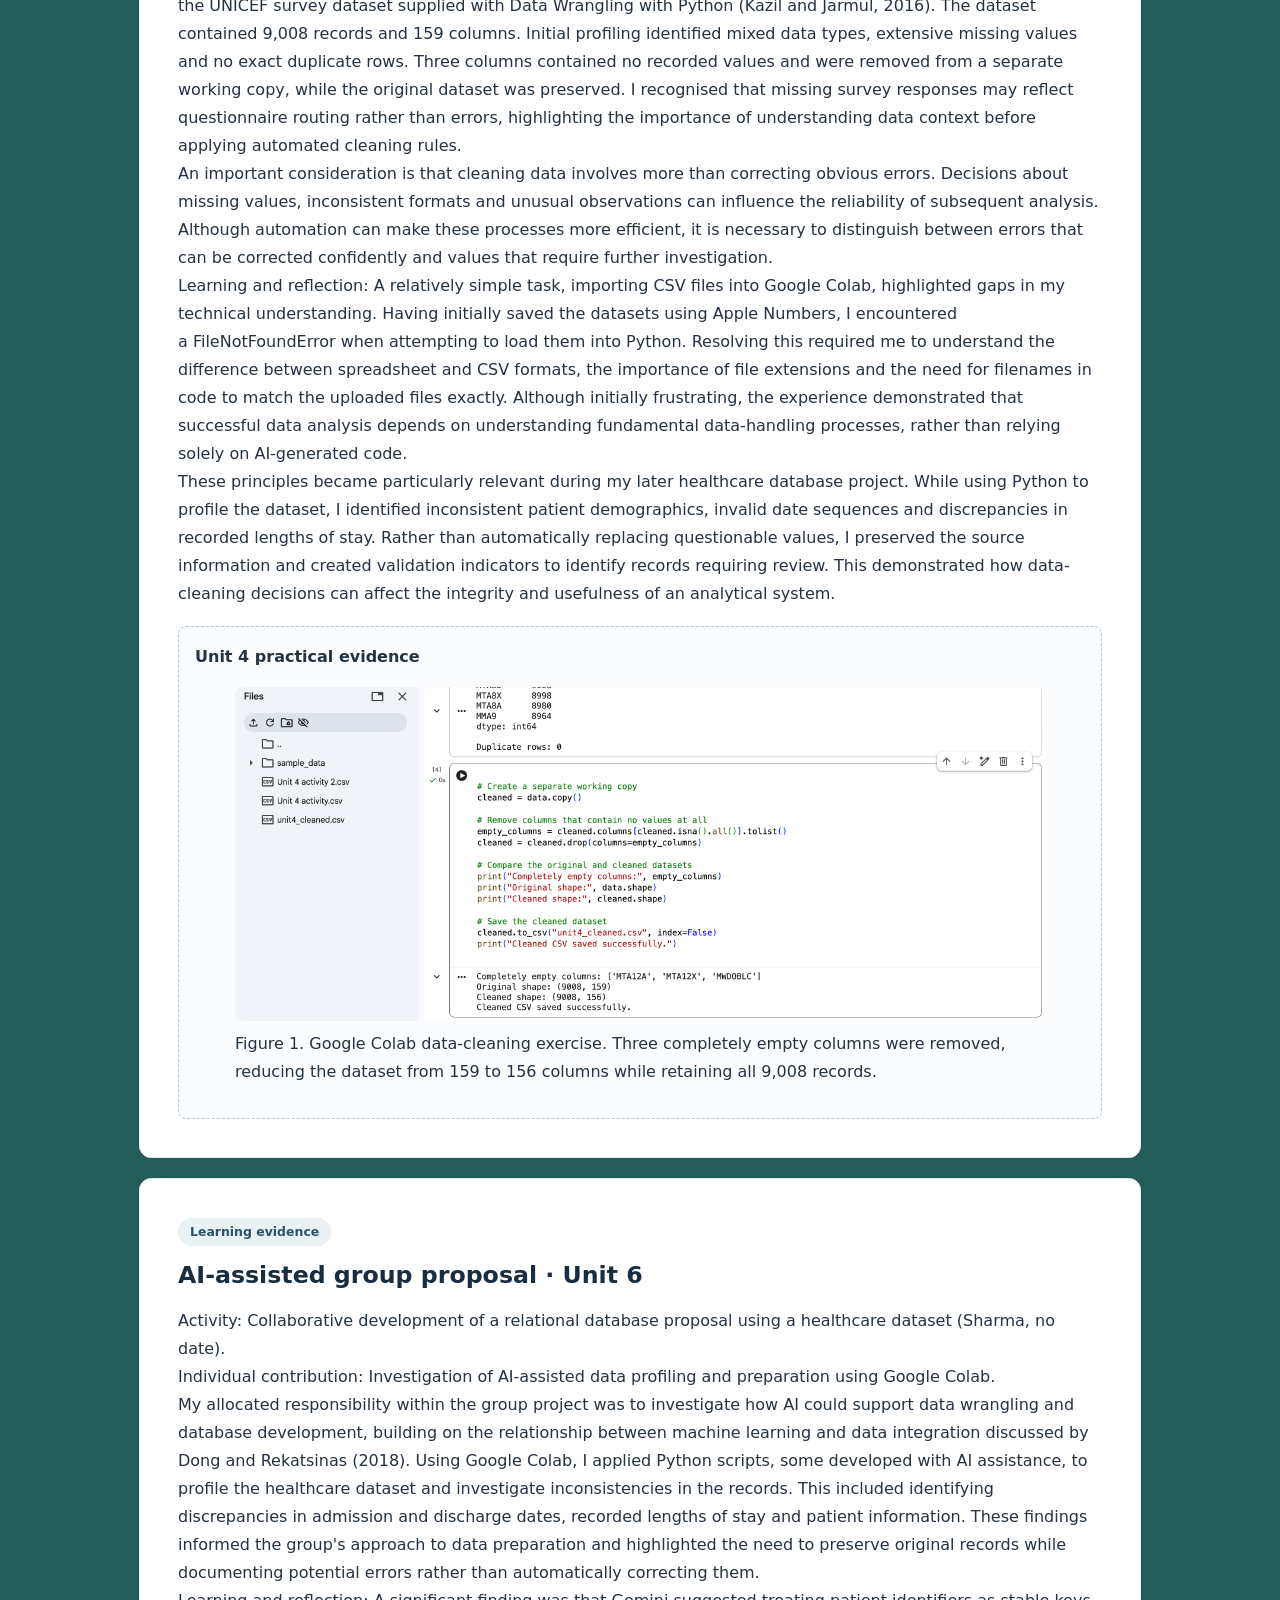
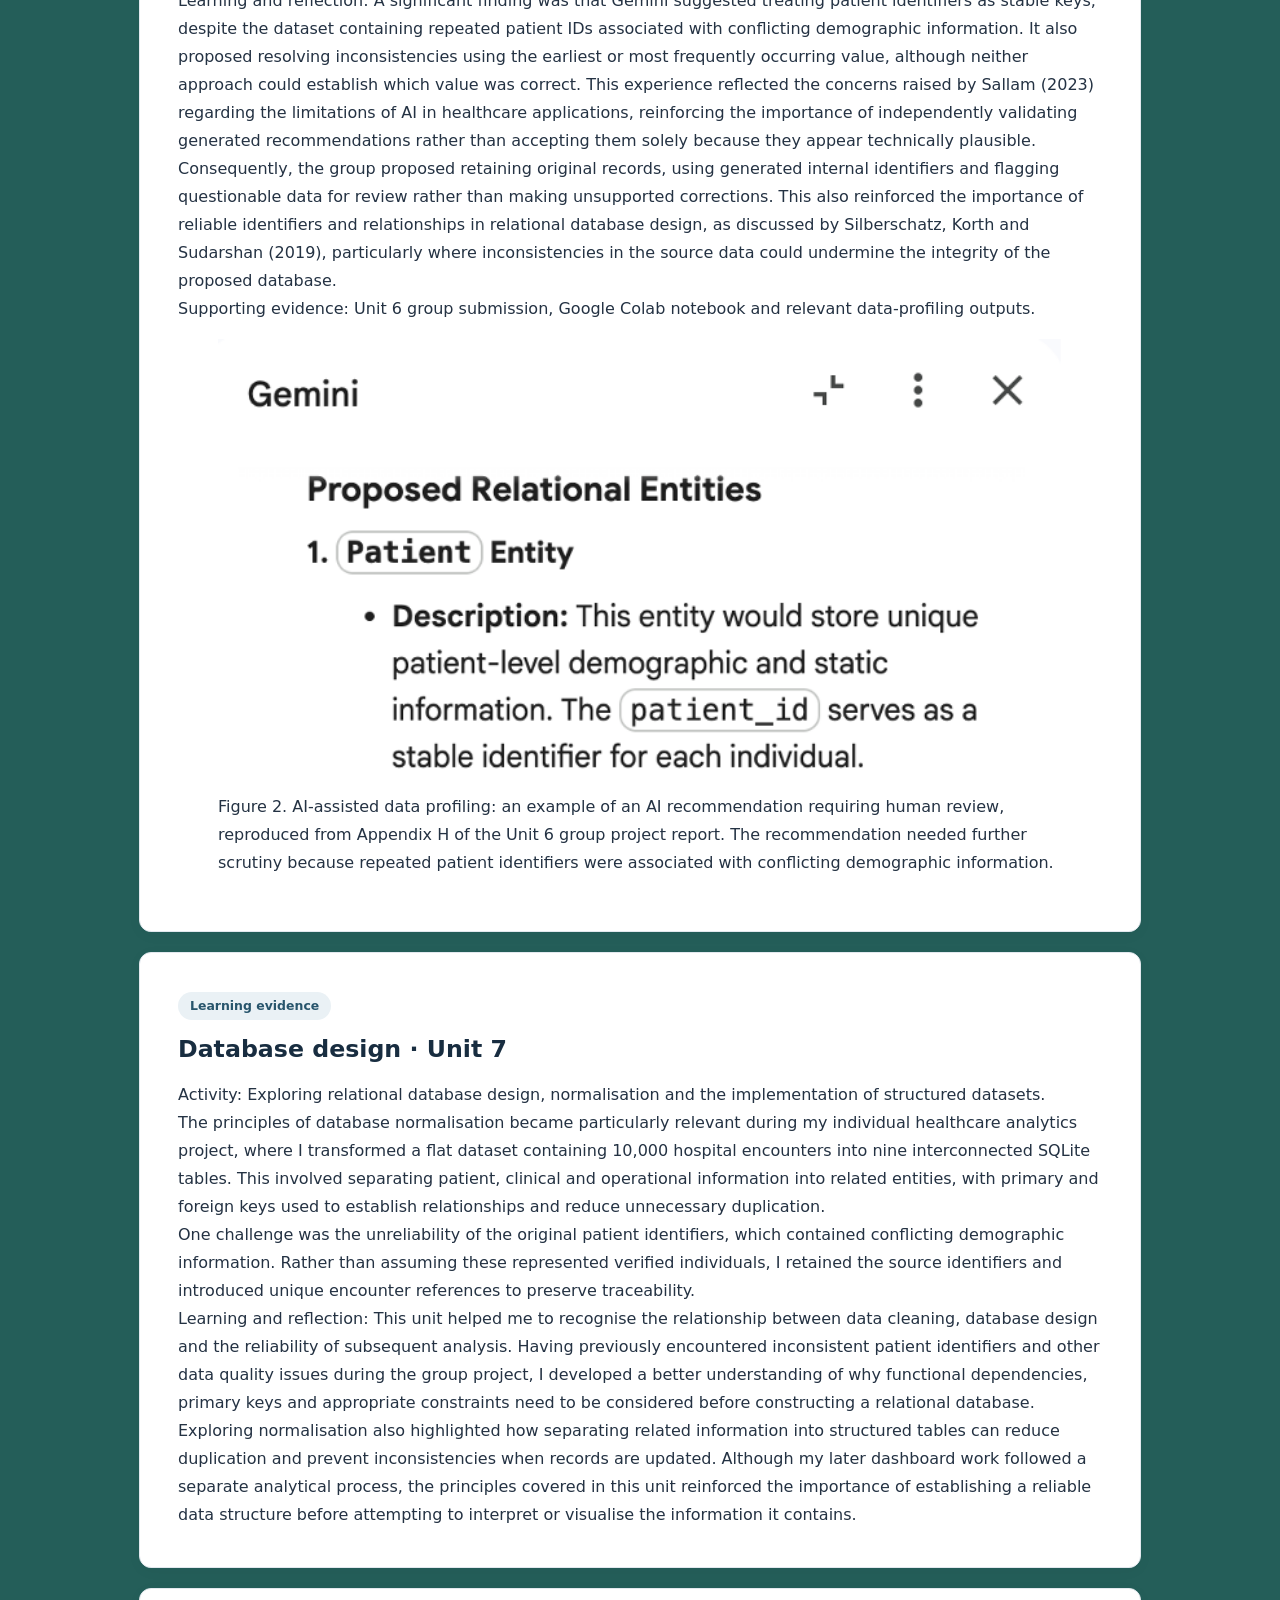
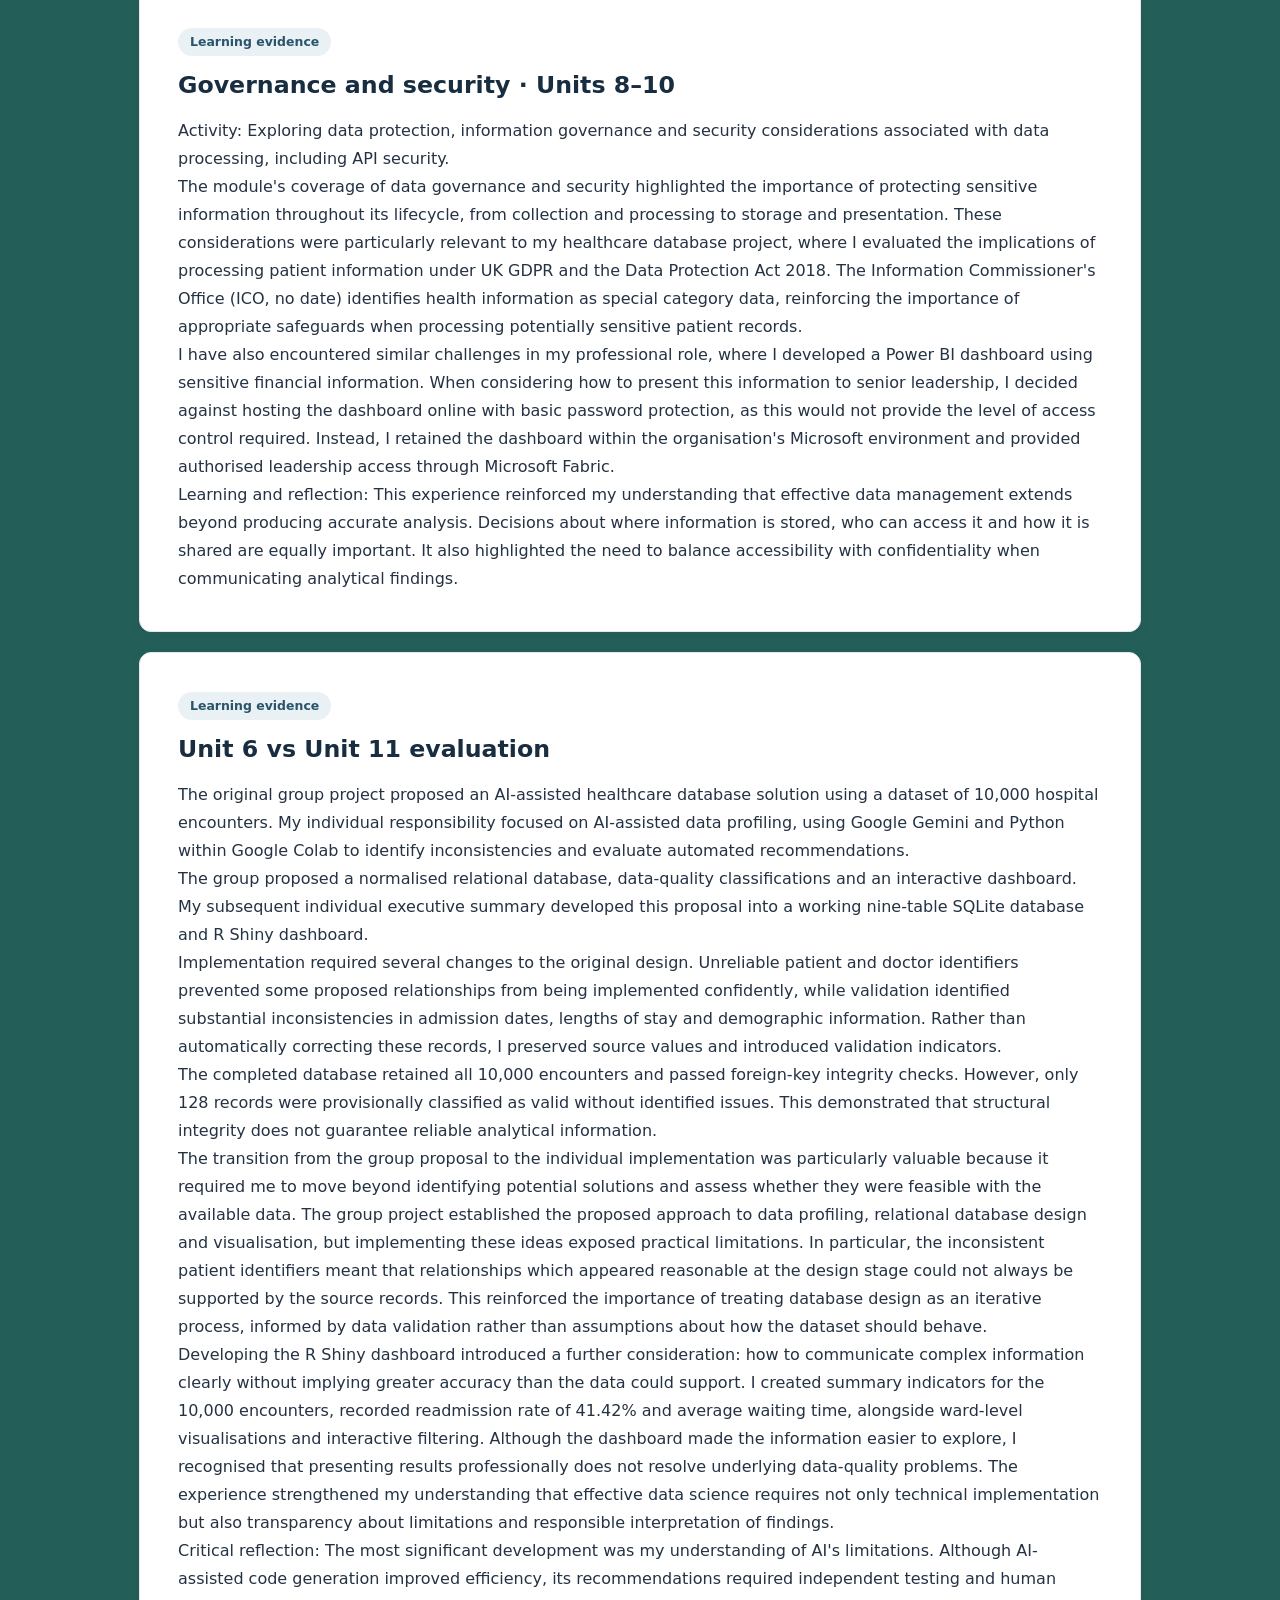
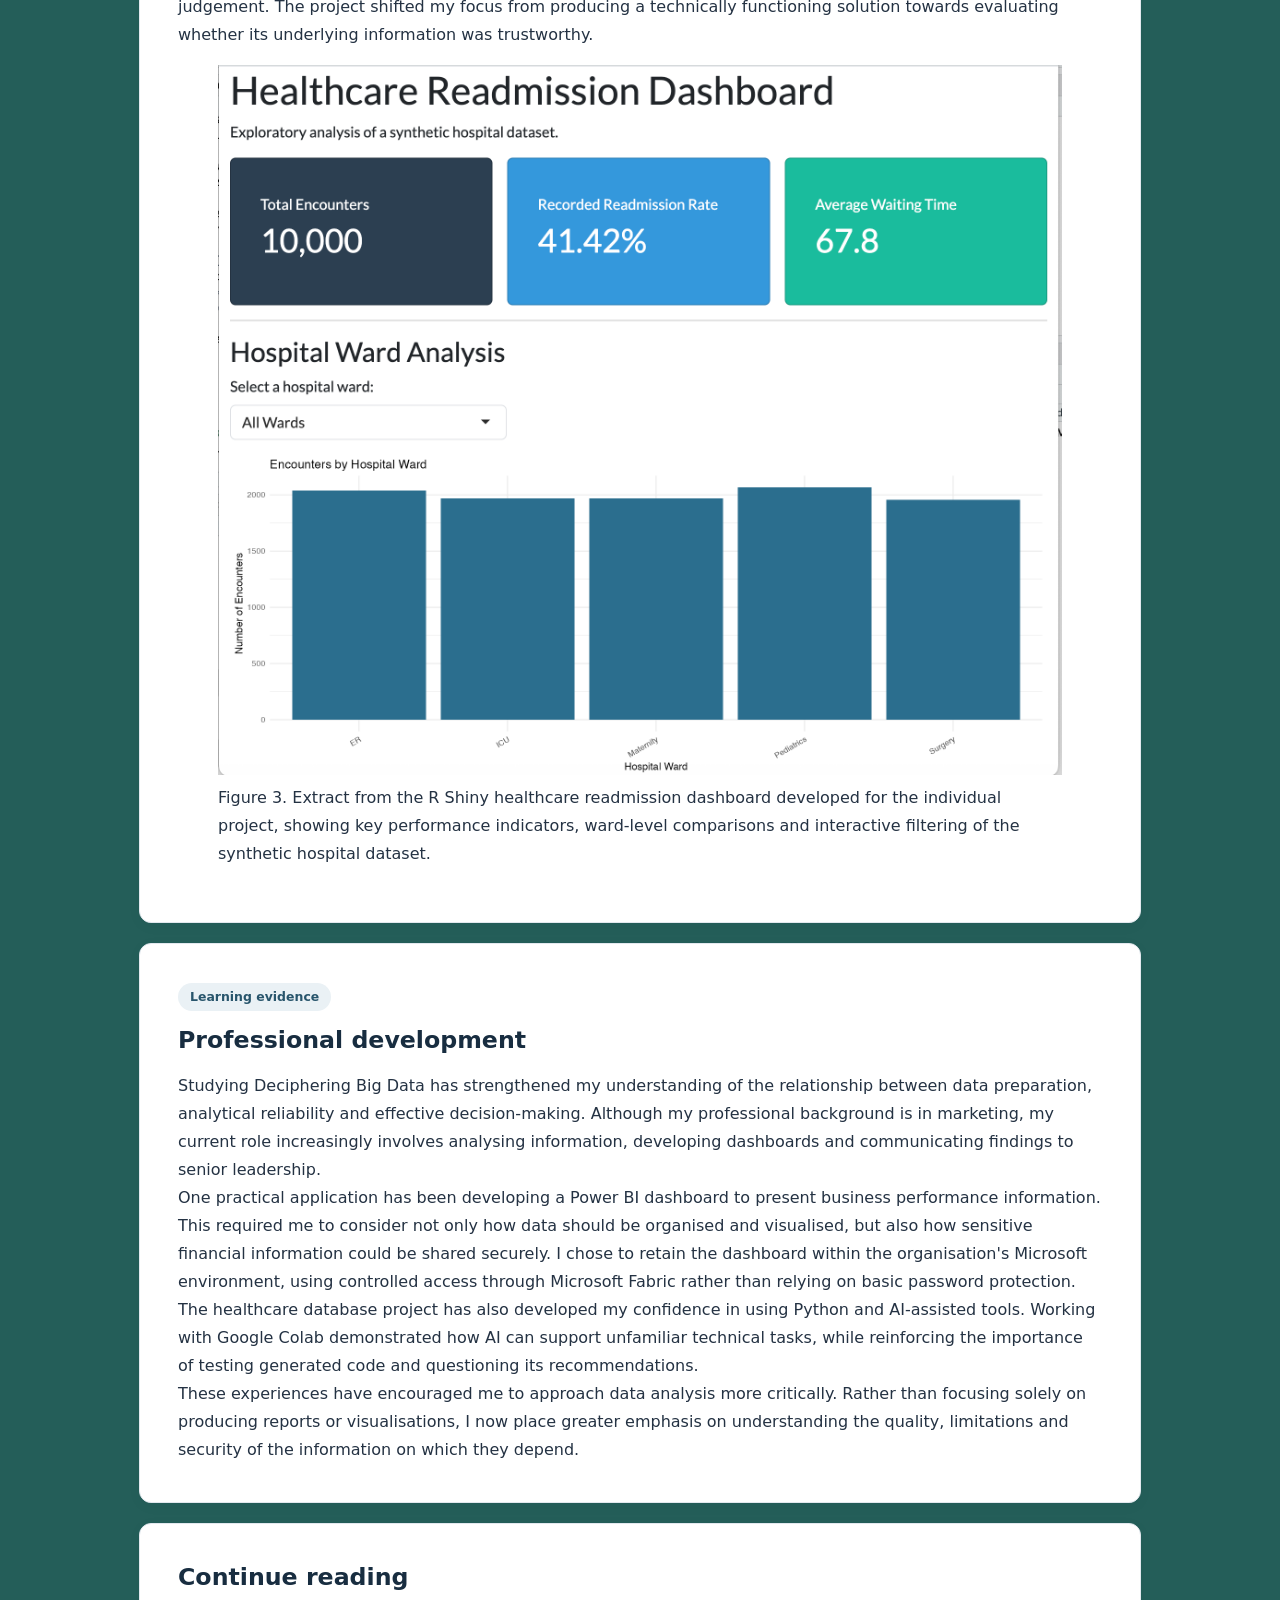
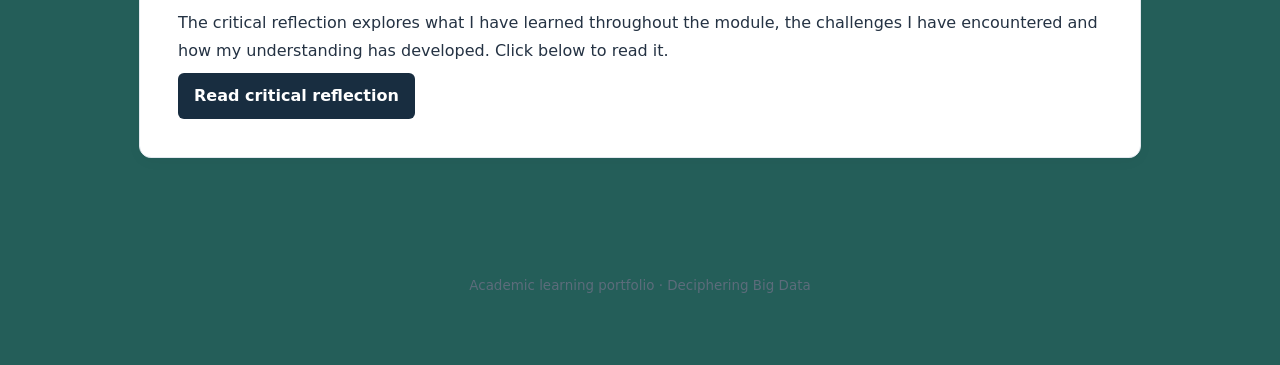
==== commit d37b363c: "Update index.html" ====
--- a/deciphering-big-data/index.html
+++ b/deciphering-big-data/index.html
@@ -21,7 +21,7 @@
     group project report. The recommendation needed further scrutiny because
     repeated patient identifiers were associated with conflicting demographic information.
   </figcaption>
-</figure></article><article id="database"><span class="tag">Learning evidence</span><h2>Database design · Unit 7</h2><p>Activity: Exploring relational database design, normalisation and the implementation of structured datasets.</p><p>The principles of database normalisation became particularly relevant during my individual healthcare analytics project, where I transformed a flat dataset containing 10,000 hospital encounters into nine interconnected SQLite tables. This involved separating patient, clinical and operational information into related entities, with primary and foreign keys used to establish relationships and reduce unnecessary duplication.</p><p>One challenge was the unreliability of the original patient identifiers, which contained conflicting demographic information. Rather than assuming these represented verified individuals, I retained the source identifiers and introduced unique encounter references to preserve traceability.</p><p>Learning and reflection: This unit helped me to recognise the relationship between data cleaning, database design and the reliability of subsequent analysis. Having previously encountered inconsistent patient identifiers and other data quality issues during the group project, I developed a better understanding of why functional dependencies, primary keys and appropriate constraints need to be considered before constructing a relational database. Exploring normalisation also highlighted how separating related information into structured tables can reduce duplication and prevent inconsistencies when records are updated. Although my later dashboard work followed a separate analytical process, the principles covered in this unit reinforced the importance of establishing a reliable data structure before attempting to interpret or visualise the information it contains.</p></article><article id="governance"><span class="tag">Learning evidence</span><h2>Governance and security · Units 8–10</h2><p>Activity: Exploring data protection, information governance and security considerations associated with data processing, including API security.</p><p>Evidence: Healthcare database project evaluation and professional application of data-access controls.</p><p>The module&#x27;s coverage of data governance and security highlighted the importance of protecting sensitive information throughout its lifecycle, from collection and processing to storage and presentation. These considerations were particularly relevant to my healthcare database project, where I evaluated the implications of processing patient information under UK GDPR and the Data Protection Act 2018.</p><p>I have also encountered similar challenges in my professional role, where I developed a Power BI dashboard using sensitive financial information. When considering how to present this information to senior leadership, I decided against hosting the dashboard online with basic password protection, as this would not provide the level of access control required. Instead, I retained the dashboard within the organisation&#x27;s Microsoft environment and provided authorised leadership access through Microsoft Fabric.</p><p>Learning and reflection: This experience reinforced my understanding that effective data management extends beyond producing accurate analysis. Decisions about where information is stored, who can access it and how it is shared are equally important. It also highlighted the need to balance accessibility with confidentiality when communicating analytical findings.</p></article><article id="evaluation"><span class="tag">Learning evidence</span><h2>Unit 6 vs Unit 11 evaluation</h2><p>The original group project proposed an AI-assisted healthcare database solution using a dataset of 10,000 hospital encounters. My individual responsibility focused on AI-assisted data profiling, using Google Gemini and Python within Google Colab to identify inconsistencies and evaluate automated recommendations.</p><p>The group proposed a normalised relational database, data-quality classifications and an interactive dashboard. My subsequent individual executive summary developed this proposal into a working nine-table SQLite database and R Shiny dashboard.</p><p>Implementation required several changes to the original design. Unreliable patient and doctor identifiers prevented some proposed relationships from being implemented confidently, while validation identified substantial inconsistencies in admission dates, lengths of stay and demographic information. Rather than automatically correcting these records, I preserved source values and introduced validation indicators.</p><p>The completed database retained all 10,000 encounters and passed foreign-key integrity checks. However, only 128 records were provisionally classified as valid without identified issues. This demonstrated that structural integrity does not guarantee reliable analytical information.</p><p>The transition from the group proposal to the individual implementation was particularly valuable because it required me to move beyond identifying potential solutions and assess whether they were feasible with the available data. The group project established the proposed approach to data profiling, relational database design and visualisation, but implementing these ideas exposed practical limitations. In particular, the inconsistent patient identifiers meant that relationships which appeared reasonable at the design stage could not always be supported by the source records. This reinforced the importance of treating database design as an iterative process, informed by data validation rather than assumptions about how the dataset should behave.</p><p>Developing the R Shiny dashboard introduced a further consideration: how to communicate complex information clearly without implying greater accuracy than the data could support. I created summary indicators for the 10,000 encounters, recorded readmission rate of 41.42% and average waiting time, alongside ward-level visualisations and interactive filtering. Although the dashboard made the information easier to explore, I recognised that presenting results professionally does not resolve underlying data-quality problems. The experience strengthened my understanding that effective data science requires not only technical implementation but also transparency about limitations and responsible interpretation of findings.</p><p>Critical reflection: The most significant development was my understanding of AI&#x27;s limitations. Although AI-assisted code generation improved efficiency, its recommendations required independent testing and human judgement. The project shifted my focus from producing a technically functioning solution towards evaluating whether its underlying information was trustworthy.</p><figure>
+</figure></article><article id="database"><span class="tag">Learning evidence</span><h2>Database design · Unit 7</h2><p>Activity: Exploring relational database design, normalisation and the implementation of structured datasets.</p><p>The principles of database normalisation became particularly relevant during my individual healthcare analytics project, where I transformed a flat dataset containing 10,000 hospital encounters into nine interconnected SQLite tables. This involved separating patient, clinical and operational information into related entities, with primary and foreign keys used to establish relationships and reduce unnecessary duplication.</p><p>One challenge was the unreliability of the original patient identifiers, which contained conflicting demographic information. Rather than assuming these represented verified individuals, I retained the source identifiers and introduced unique encounter references to preserve traceability.</p><p>Learning and reflection: This unit helped me to recognise the relationship between data cleaning, database design and the reliability of subsequent analysis. Having previously encountered inconsistent patient identifiers and other data quality issues during the group project, I developed a better understanding of why functional dependencies, primary keys and appropriate constraints need to be considered before constructing a relational database. Exploring normalisation also highlighted how separating related information into structured tables can reduce duplication and prevent inconsistencies when records are updated. Although my later dashboard work followed a separate analytical process, the principles covered in this unit reinforced the importance of establishing a reliable data structure before attempting to interpret or visualise the information it contains.</p></article><article id="governance"><span class="tag">Learning evidence</span><h2>Governance and security · Units 8–10</h2><p>Activity: Exploring data protection, information governance and security considerations associated with data processing, including API security.</p><p>The module&#x27;s coverage of data governance and security highlighted the importance of protecting sensitive information throughout its lifecycle, from collection and processing to storage and presentation. These considerations were particularly relevant to my healthcare database project, where I evaluated the implications of processing patient information under UK GDPR and the Data Protection Act 2018. The Information Commissioner's Office (ICO, no date) identifies health information as special category data, reinforcing the importance of appropriate safeguards when processing potentially sensitive patient records.</p><p>I have also encountered similar challenges in my professional role, where I developed a Power BI dashboard using sensitive financial information. When considering how to present this information to senior leadership, I decided against hosting the dashboard online with basic password protection, as this would not provide the level of access control required. Instead, I retained the dashboard within the organisation&#x27;s Microsoft environment and provided authorised leadership access through Microsoft Fabric.</p><p>Learning and reflection: This experience reinforced my understanding that effective data management extends beyond producing accurate analysis. Decisions about where information is stored, who can access it and how it is shared are equally important. It also highlighted the need to balance accessibility with confidentiality when communicating analytical findings.</p></article><article id="evaluation"><span class="tag">Learning evidence</span><h2>Unit 6 vs Unit 11 evaluation</h2><p>The original group project proposed an AI-assisted healthcare database solution using a dataset of 10,000 hospital encounters. My individual responsibility focused on AI-assisted data profiling, using Google Gemini and Python within Google Colab to identify inconsistencies and evaluate automated recommendations.</p><p>The group proposed a normalised relational database, data-quality classifications and an interactive dashboard. My subsequent individual executive summary developed this proposal into a working nine-table SQLite database and R Shiny dashboard.</p><p>Implementation required several changes to the original design. Unreliable patient and doctor identifiers prevented some proposed relationships from being implemented confidently, while validation identified substantial inconsistencies in admission dates, lengths of stay and demographic information. Rather than automatically correcting these records, I preserved source values and introduced validation indicators.</p><p>The completed database retained all 10,000 encounters and passed foreign-key integrity checks. However, only 128 records were provisionally classified as valid without identified issues. This demonstrated that structural integrity does not guarantee reliable analytical information.</p><p>The transition from the group proposal to the individual implementation was particularly valuable because it required me to move beyond identifying potential solutions and assess whether they were feasible with the available data. The group project established the proposed approach to data profiling, relational database design and visualisation, but implementing these ideas exposed practical limitations. In particular, the inconsistent patient identifiers meant that relationships which appeared reasonable at the design stage could not always be supported by the source records. This reinforced the importance of treating database design as an iterative process, informed by data validation rather than assumptions about how the dataset should behave.</p><p>Developing the R Shiny dashboard introduced a further consideration: how to communicate complex information clearly without implying greater accuracy than the data could support. I created summary indicators for the 10,000 encounters, recorded readmission rate of 41.42% and average waiting time, alongside ward-level visualisations and interactive filtering. Although the dashboard made the information easier to explore, I recognised that presenting results professionally does not resolve underlying data-quality problems. The experience strengthened my understanding that effective data science requires not only technical implementation but also transparency about limitations and responsible interpretation of findings.</p><p>Critical reflection: The most significant development was my understanding of AI&#x27;s limitations. Although AI-assisted code generation improved efficiency, its recommendations required independent testing and human judgement. The project shifted my focus from producing a technically functioning solution towards evaluating whether its underlying information was trustworthy.</p><figure>
   <img src="../Screenshot%202026-10-10%20at%2013.48.07.png"
        alt="R Shiny healthcare readmission dashboard showing summary indicators and hospital ward analysis"
        style="width:100%;height:auto;">
